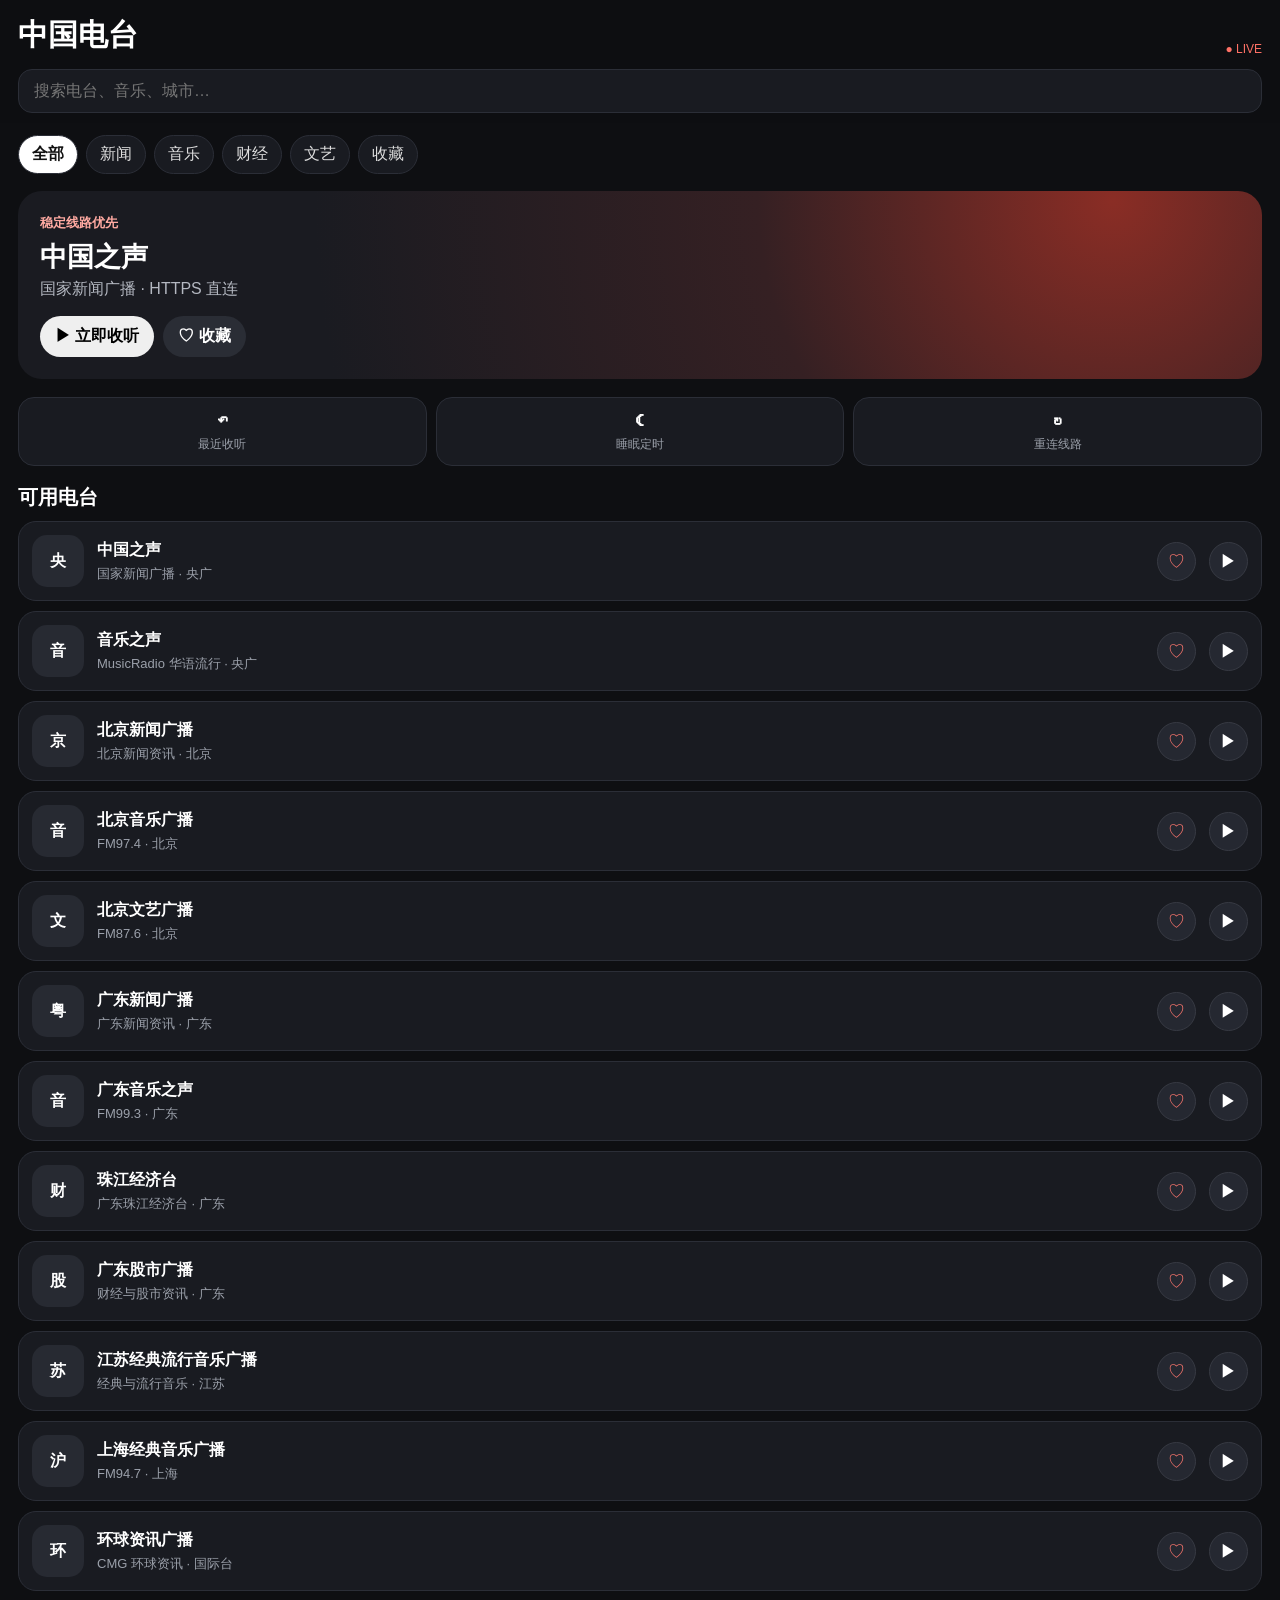
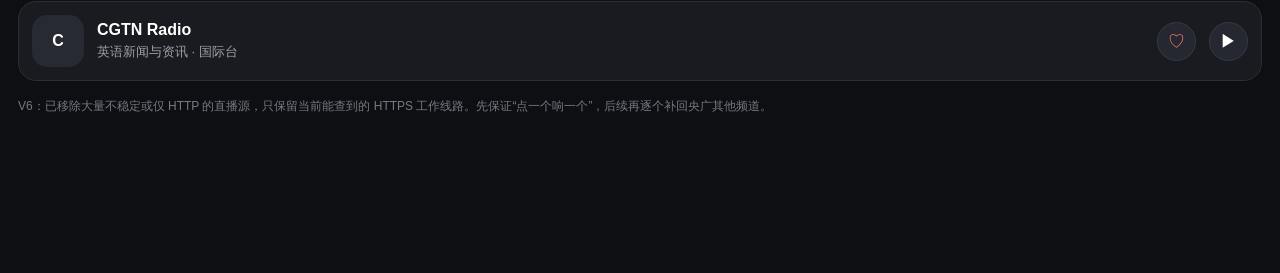
==== index.html @ 6a41f9e3 "Fix station lineup with verified HTTPS streams" ====
<!doctype html>
<html lang="zh-CN">
<head>
<meta charset="utf-8"><meta name="viewport" content="width=device-width,initial-scale=1,viewport-fit=cover">
<meta name="theme-color" content="#0e0f12"><meta name="apple-mobile-web-app-capable" content="yes"><meta name="apple-mobile-web-app-status-bar-style" content="black-translucent"><meta name="apple-mobile-web-app-title" content="中国电台">
<link rel="manifest" href="manifest.webmanifest"><title>中国电台</title>
<style>
:root{--bg:#0e0f12;--card:#191b21;--line:#2b2e37;--muted:#9ba0aa;--safe:env(safe-area-inset-bottom)}*{box-sizing:border-box}html,body{margin:0;background:var(--bg);color:#fff;font-family:-apple-system,BlinkMacSystemFont,"PingFang SC",sans-serif}body{padding-bottom:142px}button,input{font:inherit}header{position:sticky;top:0;z-index:5;padding:calc(15px + env(safe-area-inset-top)) 18px 10px;background:rgba(14,15,18,.95);backdrop-filter:blur(18px)}.top{display:flex;justify-content:space-between;align-items:end}.title{font-size:30px;font-weight:850}.live{font-size:12px;color:#ff7166}.search{margin-top:13px;background:var(--card);border:1px solid var(--line);border-radius:14px;padding:11px 13px}.search input{width:100%;border:0;outline:0;background:none;color:#fff;font-size:16px}.chips{display:flex;gap:8px;overflow:auto;padding:12px 18px 3px;scrollbar-width:none}.chip{border:1px solid var(--line);background:var(--card);color:#ddd;padding:8px 13px;border-radius:99px;white-space:nowrap}.chip.active{background:#fff;color:#111;font-weight:750}.hero{margin:14px 18px 18px;padding:22px;border-radius:24px;min-height:175px;background:radial-gradient(circle at 88% 5%,#8a2d25,#352023 32%,#1a1b21 72%);display:flex;flex-direction:column;justify-content:space-between}.hero small{color:#ffaaa2;font-weight:700}.hero h2{margin:7px 0 4px;font-size:27px}.hero p{margin:0;color:#b4b8c1}.heroRow{display:flex;gap:9px;margin-top:16px}.hero button,.soft{border:0;border-radius:99px;padding:10px 15px;font-weight:800}.soft{background:#2a2d35;color:#fff;border:1px solid #3a3d46}.section{padding:0 18px}.section h3{font-size:20px;margin:18px 0 10px}.quick{display:grid;grid-template-columns:repeat(3,1fr);gap:9px}.quick button{background:var(--card);border:1px solid var(--line);border-radius:16px;color:#fff;padding:12px 8px}.quick b{display:block;font-size:18px;margin-bottom:3px}.quick span{font-size:12px;color:var(--muted)}.grid{display:grid;gap:10px}.station{display:flex;align-items:center;gap:13px;background:var(--card);border:1px solid var(--line);border-radius:18px;padding:13px}.logo{width:52px;height:52px;border-radius:15px;background:#272a32;display:grid;place-items:center;font-weight:900;flex:none}.meta{flex:1;min-width:0}.name{font-weight:800}.desc{font-size:13px;color:var(--muted);margin-top:4px;white-space:nowrap;overflow:hidden;text-overflow:ellipsis}.round{width:39px;height:39px;border-radius:50%;border:1px solid #373a43;background:#252831;color:#fff;font-size:17px;flex:none}.fav{color:#ff776e}.empty{text-align:center;color:#777;padding:35px}.note{padding:16px 18px;color:#747985;font-size:12px;line-height:1.5}.badge{display:inline-block;padding:3px 7px;border-radius:999px;background:#2a2d35;color:#aaa;font-size:11px;margin-left:5px}.player{position:fixed;left:12px;right:12px;bottom:calc(10px + var(--safe));z-index:20;background:rgba(29,31,37,.97);border:1px solid #3b3e47;border-radius:22px;padding:10px 12px;display:none;align-items:center;gap:10px;backdrop-filter:blur(22px);box-shadow:0 16px 50px rgba(0,0,0,.45)}.player.show{display:flex}.pmeta{flex:1;min-width:0}.pname{font-weight:800;white-space:nowrap;overflow:hidden;text-overflow:ellipsis}.pstatus{font-size:12px;color:#aeb2bb;margin-top:3px;white-space:nowrap;overflow:hidden;text-overflow:ellipsis}.pbtn{width:46px;height:46px;border:0;border-radius:50%;font-size:19px;font-weight:850}.tiny{width:38px;height:38px;border-radius:50%;border:1px solid #3b3e47;background:#242730;color:#fff}.sheet{position:fixed;inset:0;background:rgba(0,0,0,.5);z-index:40;display:none;align-items:end}.sheet.show{display:flex}.panel{width:100%;background:#191b21;border-radius:24px 24px 0 0;padding:20px 18px calc(24px + var(--safe));border-top:1px solid #343740}.panel h3{margin:0 0 14px;font-size:22px}.sleepGrid{display:grid;grid-template-columns:repeat(2,1fr);gap:10px}.sleepGrid button{padding:14px;border-radius:16px;border:1px solid #373a43;background:#242730;color:#fff;font-weight:700}.cancel{margin-top:12px;width:100%;padding:13px;border-radius:16px;border:0;background:#fff;color:#111;font-weight:800}
</style></head><body>
<header><div class="top"><div class="title">中国电台</div><div class="live">● LIVE</div></div><div class="search"><input id="search" placeholder="搜索电台、音乐、城市…"></div></header>
<div class="chips" id="chips"></div>
<div class="hero"><div><small>稳定线路优先</small><h2>中国之声</h2><p>国家新闻广播 · HTTPS 直连</p></div><div class="heroRow"><button id="heroPlay">▶ 立即收听</button><button class="soft" id="heroFav">♡ 收藏</button></div></div>
<div class="section"><div class="quick"><button id="recentBtn"><b>↶</b><span>最近收听</span></button><button id="sleepBtn"><b>☾</b><span id="sleepLabel">睡眠定时</span></button><button id="retryBtn"><b>↻</b><span>重连线路</span></button></div></div>
<div class="section"><h3 id="sectionTitle">可用电台</h3><div class="grid" id="list"></div></div>
<div class="note">V6：已移除大量不稳定或仅 HTTP 的直播源，只保留当前能查到的 HTTPS 工作线路。先保证“点一个响一个”，后续再逐个补回央广其他频道。</div>
<audio id="audio" playsinline preload="none"></audio>
<div class="player" id="player"><div class="logo" id="pLogo">央</div><div class="pmeta"><div class="pname" id="pName"></div><div class="pstatus" id="pStatus">准备播放</div></div><button class="tiny" id="sleepMini">☾</button><button class="pbtn" id="toggle">▶</button></div>
<div class="sheet" id="sleepSheet"><div class="panel"><h3>睡眠定时</h3><div class="sleepGrid"><button data-min="15">15 分钟</button><button data-min="30">30 分钟</button><button data-min="45">45 分钟</button><button data-min="60">60 分钟</button><button data-min="90">90 分钟</button><button data-min="0">关闭定时</button></div><button class="cancel" id="closeSheet">完成</button></div></div>
<script>
const stations=[
{id:'cnr1',name:'中国之声',tag:'央广',cat:'新闻',desc:'国家新闻广播',logo:'央',urls:['https://lhttp.qtfm.cn/live/15318317/64k.mp3']},
{id:'cnr3',name:'音乐之声',tag:'央广',cat:'音乐',desc:'MusicRadio 华语流行',logo:'音',urls:['https://ngcdn001.cnr.cn/live/yyzs/index.m3u8']},
{id:'bjnews',name:'北京新闻广播',tag:'北京',cat:'新闻',desc:'北京新闻资讯',logo:'京',urls:['https://lhttp.qtfm.cn/live/339/64k.mp3']},
{id:'bjmusic',name:'北京音乐广播',tag:'北京',cat:'音乐',desc:'FM97.4',logo:'音',urls:['https://lhttp.qtfm.cn/live/332/64k.mp3']},
{id:'bjwenyi',name:'北京文艺广播',tag:'北京',cat:'文艺',desc:'FM87.6',logo:'文',urls:['https://lhttp.qtfm.cn/live/333/64k.mp3']},
{id:'gdnews',name:'广东新闻广播',tag:'广东',cat:'新闻',desc:'广东新闻资讯',logo:'粤',urls:['https://lhttp.qtfm.cn/live/1254/64k.mp3']},
{id:'gdmusic',name:'广东音乐之声',tag:'广东',cat:'音乐',desc:'FM99.3',logo:'音',urls:['https://lhttp.qtfm.cn/live/1260/64k.mp3']},
{id:'gdzj',name:'珠江经济台',tag:'广东',cat:'财经',desc:'广东珠江经济台',logo:'财',urls:['https://lhttp.qtfm.cn/live/1259/64k.mp3']},
{id:'gdstock',name:'广东股市广播',tag:'广东',cat:'财经',desc:'财经与股市资讯',logo:'股',urls:['https://lhttp.qtfm.cn/live/4847/64k.mp3']},
{id:'jsmusic',name:'江苏经典流行音乐广播',tag:'江苏',cat:'音乐',desc:'经典与流行音乐',logo:'苏',urls:['https://lhttp.qtfm.cn/live/4938/64k.mp3']},
{id:'shclassic',name:'上海经典音乐广播',tag:'上海',cat:'音乐',desc:'FM94.7',logo:'沪',urls:['https://lhttp-hw.qtfm.cn/live/267/64k.mp3']},
{id:'cri905',name:'环球资讯广播',tag:'国际台',cat:'新闻',desc:'CMG 环球资讯',logo:'环',urls:['https://sk.cri.cn/905.m3u8']},
{id:'cgtn',name:'CGTN Radio',tag:'国际台',cat:'新闻',desc:'英语新闻与资讯',logo:'C',urls:['https://sk.cri.cn/am846.m3u8']}
];
const $=id=>document.getElementById(id),audio=$('audio'),list=$('list'),chips=$('chips'),search=$('search'),player=$('player'),pName=$('pName'),pStatus=$('pStatus'),pLogo=$('pLogo'),toggle=$('toggle'),sectionTitle=$('sectionTitle');
let activeCat='全部',current=null,urlIndex=0,attempt=0,sleepTimer=null;let favs=new Set(JSON.parse(localStorage.getItem('radio-favs')||'[]'));let recent=JSON.parse(localStorage.getItem('radio-recent')||'[]');const cats=['全部','新闻','音乐','财经','文艺','收藏'];
function renderChips(){chips.innerHTML=cats.map(c=>`<button class="chip ${activeCat===c?'active':''}" data-cat="${c}">${c}</button>`).join('');chips.querySelectorAll('button').forEach(b=>b.onclick=()=>{activeCat=b.dataset.cat;renderChips();render()})}
function filtered(){let q=search.value.trim().toLowerCase();return stations.filter(s=>(activeCat==='全部'||s.cat===activeCat||(activeCat==='收藏'&&favs.has(s.id)))&&(!q||(`${s.name} ${s.desc} ${s.tag}`).toLowerCase().includes(q)))}
function render(arr=filtered()){sectionTitle.textContent=activeCat==='全部'?'可用电台':activeCat;list.innerHTML=arr.length?arr.map(s=>`<div class="station"><div class="logo">${s.logo}</div><div class="meta"><div class="name">${s.name}${current&&current.id===s.id?'<span class="badge">播放中</span>':''}</div><div class="desc">${s.desc} · ${s.tag}</div></div><button class="round fav" data-fav="${s.id}">${favs.has(s.id)?'♥':'♡'}</button><button class="round" data-play="${s.id}">▶</button></div>`).join(''):'<div class="empty">没有找到电台</div>';wireRows()}
function wireRows(){list.querySelectorAll('[data-play]').forEach(b=>b.onclick=()=>playStation(stations.find(s=>s.id===b.dataset.play)));list.querySelectorAll('[data-fav]').forEach(b=>b.onclick=()=>{let id=b.dataset.fav;favs.has(id)?favs.delete(id):favs.add(id);localStorage.setItem('radio-favs',JSON.stringify([...favs]));render();syncHeroFav()})}
function addRecent(id){recent=[id,...recent.filter(x=>x!==id)].slice(0,8);localStorage.setItem('radio-recent',JSON.stringify(recent))}
function playStation(s){if(!s)return;current=s;addRecent(s.id);urlIndex=0;attempt++;player.classList.add('show');pName.textContent=s.name;pLogo.textContent=s.logo;pStatus.textContent='正在连接直播…';toggle.textContent='❚❚';render();tryUrl(attempt)}
function tryUrl(token){if(!current||token!==attempt)return;if(urlIndex>=current.urls.length){pStatus.textContent='当前线路暂时不可用';toggle.textContent='▶';return}const u=current.urls[urlIndex];let advanced=false;audio.pause();audio.removeAttribute('src');audio.load();audio.src=u;const timer=setTimeout(next,12000);function next(){if(advanced||token!==attempt)return;advanced=true;clearTimeout(timer);urlIndex++;tryUrl(token)}audio.onerror=next;audio.onplaying=()=>{if(token!==attempt)return;advanced=true;clearTimeout(timer);pStatus.textContent=`正在直播 · 线路 ${urlIndex+1}`;toggle.textContent='❚❚';if('mediaSession'in navigator)navigator.mediaSession.metadata=new MediaMetadata({title:current.name,artist:current.desc,album:'中国电台 · LIVE'})};const p=audio.play();if(p&&p.catch)p.catch(next)}
toggle.onclick=()=>{if(!current)return;if(audio.paused){audio.play().then(()=>{toggle.textContent='❚❚';pStatus.textContent=`正在直播 · 线路 ${urlIndex+1}`}).catch(()=>pStatus.textContent='播放失败，请重新选择电台')}else{audio.pause();toggle.textContent='▶';pStatus.textContent='已暂停'}};
function syncHeroFav(){$('heroFav').textContent=favs.has('cnr1')?'♥ 已收藏':'♡ 收藏'}
$('heroFav').onclick=()=>{favs.has('cnr1')?favs.delete('cnr1'):favs.add('cnr1');localStorage.setItem('radio-favs',JSON.stringify([...favs]));syncHeroFav();render()};$('heroPlay').onclick=()=>playStation(stations[0]);$('retryBtn').onclick=()=>{if(current)playStation(current)};$('recentBtn').onclick=()=>{activeCat='全部';renderChips();const arr=recent.map(id=>stations.find(s=>s.id===id)).filter(Boolean);sectionTitle.textContent='最近收听';render(arr)};
function openSleep(){$('sleepSheet').classList.add('show')}function closeSleep(){$('sleepSheet').classList.remove('show')}$('sleepBtn').onclick=openSleep;$('sleepMini').onclick=openSleep;$('closeSheet').onclick=closeSleep;$('sleepSheet').onclick=e=>{if(e.target===$('sleepSheet'))closeSleep()};document.querySelectorAll('[data-min]').forEach(b=>b.onclick=()=>{clearTimeout(sleepTimer);const m=+b.dataset.min;if(m>0){$('sleepLabel').textContent=`${m} 分钟后暂停`;sleepTimer=setTimeout(()=>{audio.pause();toggle.textContent='▶';pStatus.textContent='睡眠定时已暂停';$('sleepLabel').textContent='睡眠定时'},m*60000)}else $('sleepLabel').textContent='睡眠定时';closeSleep()});
search.oninput=()=>render();if('mediaSession'in navigator){navigator.mediaSession.setActionHandler('play',()=>audio.play());navigator.mediaSession.setActionHandler('pause',()=>audio.pause())}if('serviceWorker'in navigator)window.addEventListener('load',()=>navigator.serviceWorker.register('./sw.js'));syncHeroFav();renderChips();render();
</script></body></html>
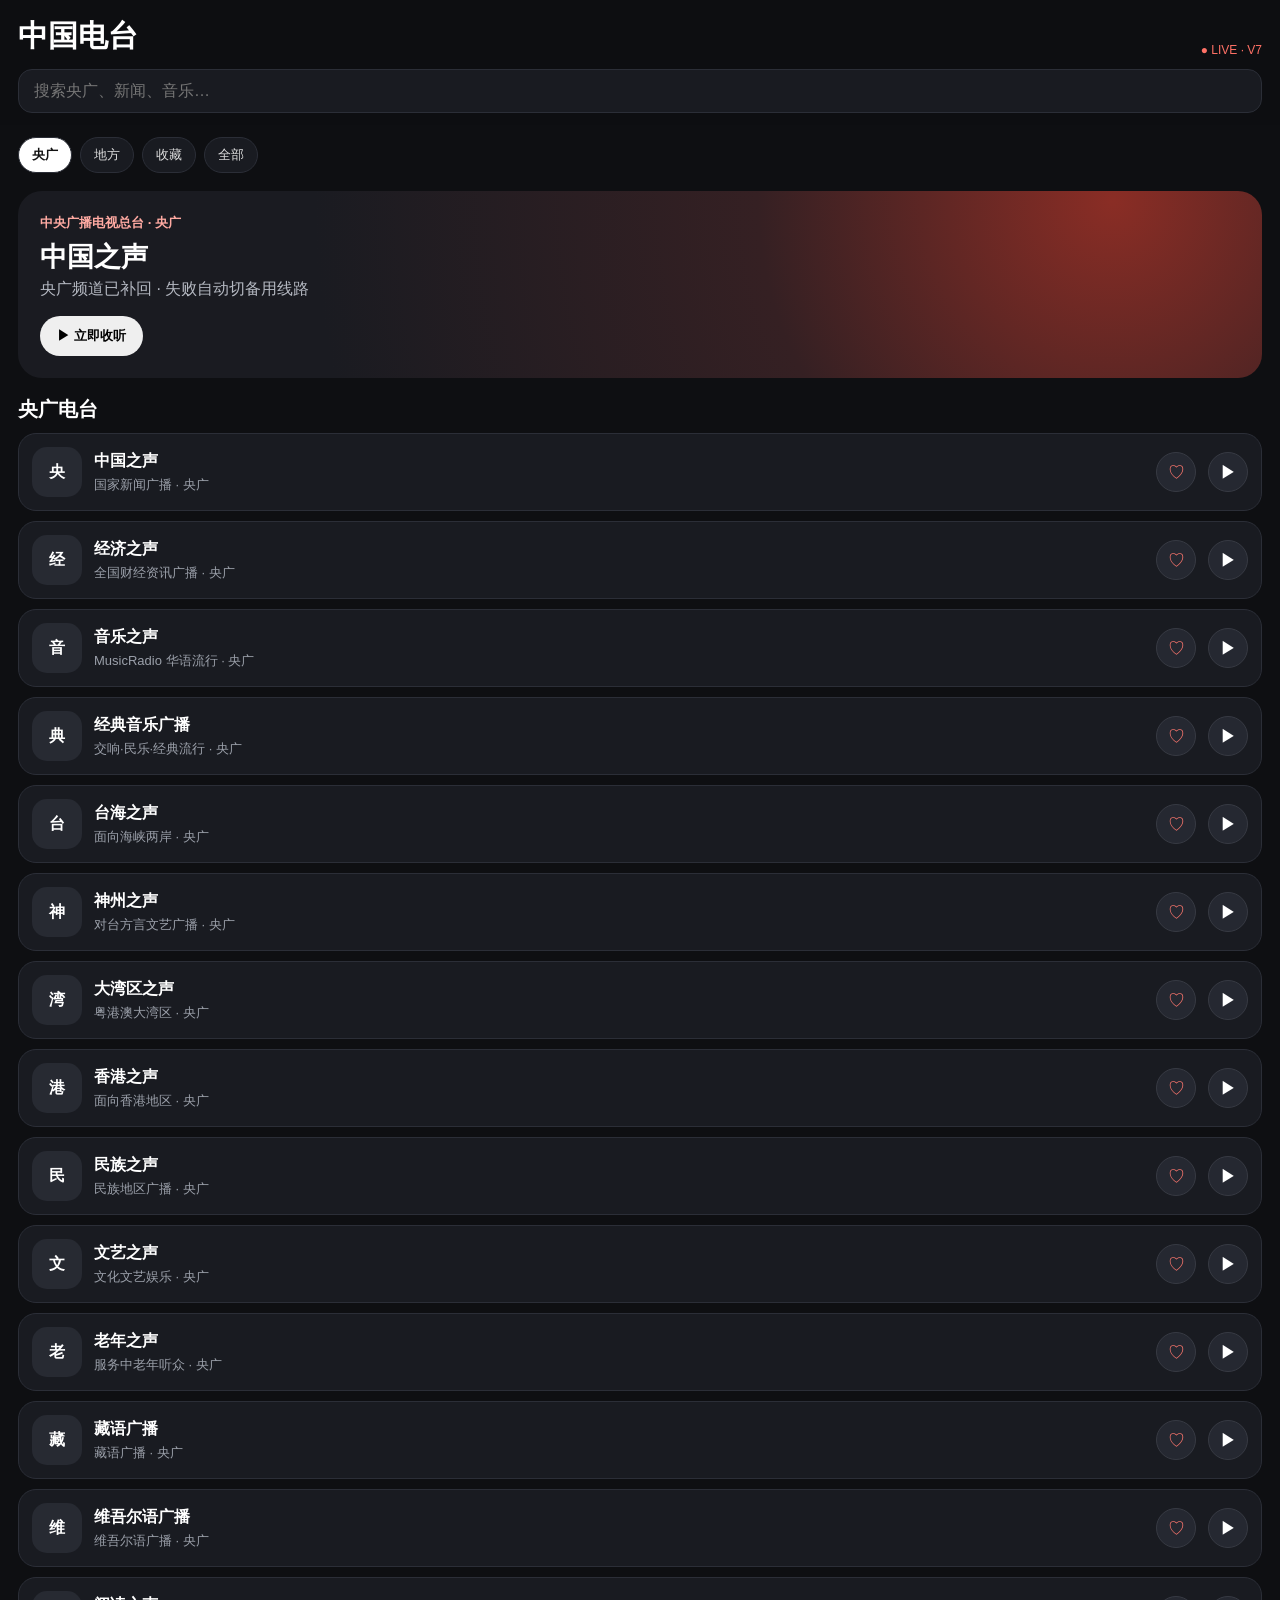
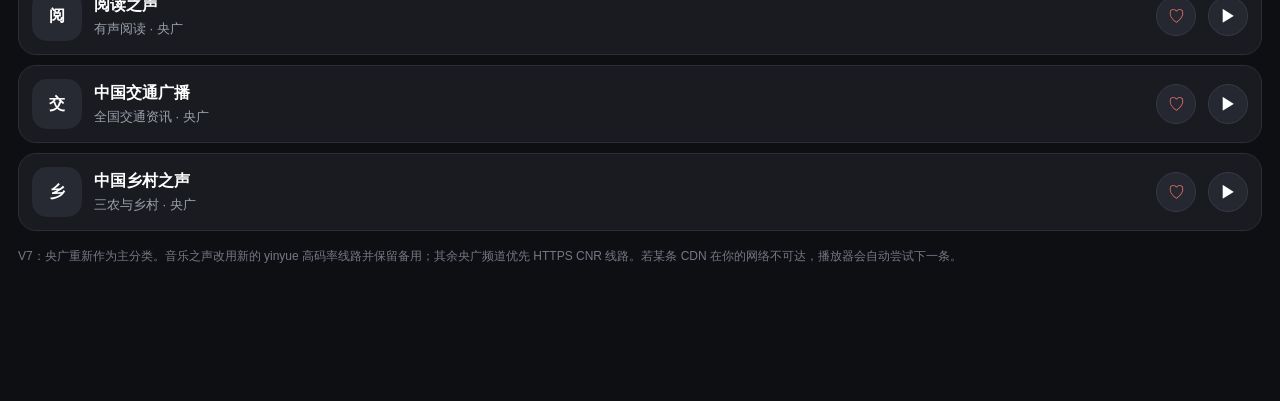
==== commit 00d3d6fa: "V7: restore CNR stations and fix MusicRadio sources" ====
--- a/index.html
+++ b/index.html
@@ -1,49 +1,26 @@
-<!doctype html>
-<html lang="zh-CN">
-<head>
-<meta charset="utf-8"><meta name="viewport" content="width=device-width,initial-scale=1,viewport-fit=cover">
-<meta name="theme-color" content="#0e0f12"><meta name="apple-mobile-web-app-capable" content="yes"><meta name="apple-mobile-web-app-status-bar-style" content="black-translucent"><meta name="apple-mobile-web-app-title" content="中国电台">
-<link rel="manifest" href="manifest.webmanifest"><title>中国电台</title>
-<style>
-:root{--bg:#0e0f12;--card:#191b21;--line:#2b2e37;--muted:#9ba0aa;--safe:env(safe-area-inset-bottom)}*{box-sizing:border-box}html,body{margin:0;background:var(--bg);color:#fff;font-family:-apple-system,BlinkMacSystemFont,"PingFang SC",sans-serif}body{padding-bottom:142px}button,input{font:inherit}header{position:sticky;top:0;z-index:5;padding:calc(15px + env(safe-area-inset-top)) 18px 10px;background:rgba(14,15,18,.95);backdrop-filter:blur(18px)}.top{display:flex;justify-content:space-between;align-items:end}.title{font-size:30px;font-weight:850}.live{font-size:12px;color:#ff7166}.search{margin-top:13px;background:var(--card);border:1px solid var(--line);border-radius:14px;padding:11px 13px}.search input{width:100%;border:0;outline:0;background:none;color:#fff;font-size:16px}.chips{display:flex;gap:8px;overflow:auto;padding:12px 18px 3px;scrollbar-width:none}.chip{border:1px solid var(--line);background:var(--card);color:#ddd;padding:8px 13px;border-radius:99px;white-space:nowrap}.chip.active{background:#fff;color:#111;font-weight:750}.hero{margin:14px 18px 18px;padding:22px;border-radius:24px;min-height:175px;background:radial-gradient(circle at 88% 5%,#8a2d25,#352023 32%,#1a1b21 72%);display:flex;flex-direction:column;justify-content:space-between}.hero small{color:#ffaaa2;font-weight:700}.hero h2{margin:7px 0 4px;font-size:27px}.hero p{margin:0;color:#b4b8c1}.heroRow{display:flex;gap:9px;margin-top:16px}.hero button,.soft{border:0;border-radius:99px;padding:10px 15px;font-weight:800}.soft{background:#2a2d35;color:#fff;border:1px solid #3a3d46}.section{padding:0 18px}.section h3{font-size:20px;margin:18px 0 10px}.quick{display:grid;grid-template-columns:repeat(3,1fr);gap:9px}.quick button{background:var(--card);border:1px solid var(--line);border-radius:16px;color:#fff;padding:12px 8px}.quick b{display:block;font-size:18px;margin-bottom:3px}.quick span{font-size:12px;color:var(--muted)}.grid{display:grid;gap:10px}.station{display:flex;align-items:center;gap:13px;background:var(--card);border:1px solid var(--line);border-radius:18px;padding:13px}.logo{width:52px;height:52px;border-radius:15px;background:#272a32;display:grid;place-items:center;font-weight:900;flex:none}.meta{flex:1;min-width:0}.name{font-weight:800}.desc{font-size:13px;color:var(--muted);margin-top:4px;white-space:nowrap;overflow:hidden;text-overflow:ellipsis}.round{width:39px;height:39px;border-radius:50%;border:1px solid #373a43;background:#252831;color:#fff;font-size:17px;flex:none}.fav{color:#ff776e}.empty{text-align:center;color:#777;padding:35px}.note{padding:16px 18px;color:#747985;font-size:12px;line-height:1.5}.badge{display:inline-block;padding:3px 7px;border-radius:999px;background:#2a2d35;color:#aaa;font-size:11px;margin-left:5px}.player{position:fixed;left:12px;right:12px;bottom:calc(10px + var(--safe));z-index:20;background:rgba(29,31,37,.97);border:1px solid #3b3e47;border-radius:22px;padding:10px 12px;display:none;align-items:center;gap:10px;backdrop-filter:blur(22px);box-shadow:0 16px 50px rgba(0,0,0,.45)}.player.show{display:flex}.pmeta{flex:1;min-width:0}.pname{font-weight:800;white-space:nowrap;overflow:hidden;text-overflow:ellipsis}.pstatus{font-size:12px;color:#aeb2bb;margin-top:3px;white-space:nowrap;overflow:hidden;text-overflow:ellipsis}.pbtn{width:46px;height:46px;border:0;border-radius:50%;font-size:19px;font-weight:850}.tiny{width:38px;height:38px;border-radius:50%;border:1px solid #3b3e47;background:#242730;color:#fff}.sheet{position:fixed;inset:0;background:rgba(0,0,0,.5);z-index:40;display:none;align-items:end}.sheet.show{display:flex}.panel{width:100%;background:#191b21;border-radius:24px 24px 0 0;padding:20px 18px calc(24px + var(--safe));border-top:1px solid #343740}.panel h3{margin:0 0 14px;font-size:22px}.sleepGrid{display:grid;grid-template-columns:repeat(2,1fr);gap:10px}.sleepGrid button{padding:14px;border-radius:16px;border:1px solid #373a43;background:#242730;color:#fff;font-weight:700}.cancel{margin-top:12px;width:100%;padding:13px;border-radius:16px;border:0;background:#fff;color:#111;font-weight:800}
-</style></head><body>
-<header><div class="top"><div class="title">中国电台</div><div class="live">● LIVE</div></div><div class="search"><input id="search" placeholder="搜索电台、音乐、城市…"></div></header>
-<div class="chips" id="chips"></div>
-<div class="hero"><div><small>稳定线路优先</small><h2>中国之声</h2><p>国家新闻广播 · HTTPS 直连</p></div><div class="heroRow"><button id="heroPlay">▶ 立即收听</button><button class="soft" id="heroFav">♡ 收藏</button></div></div>
-<div class="section"><div class="quick"><button id="recentBtn"><b>↶</b><span>最近收听</span></button><button id="sleepBtn"><b>☾</b><span id="sleepLabel">睡眠定时</span></button><button id="retryBtn"><b>↻</b><span>重连线路</span></button></div></div>
-<div class="section"><h3 id="sectionTitle">可用电台</h3><div class="grid" id="list"></div></div>
-<div class="note">V6：已移除大量不稳定或仅 HTTP 的直播源，只保留当前能查到的 HTTPS 工作线路。先保证“点一个响一个”，后续再逐个补回央广其他频道。</div>
-<audio id="audio" playsinline preload="none"></audio>
-<div class="player" id="player"><div class="logo" id="pLogo">央</div><div class="pmeta"><div class="pname" id="pName"></div><div class="pstatus" id="pStatus">准备播放</div></div><button class="tiny" id="sleepMini">☾</button><button class="pbtn" id="toggle">▶</button></div>
-<div class="sheet" id="sleepSheet"><div class="panel"><h3>睡眠定时</h3><div class="sleepGrid"><button data-min="15">15 分钟</button><button data-min="30">30 分钟</button><button data-min="45">45 分钟</button><button data-min="60">60 分钟</button><button data-min="90">90 分钟</button><button data-min="0">关闭定时</button></div><button class="cancel" id="closeSheet">完成</button></div></div>
-<script>
-const stations=[
-{id:'cnr1',name:'中国之声',tag:'央广',cat:'新闻',desc:'国家新闻广播',logo:'央',urls:['https://lhttp.qtfm.cn/live/15318317/64k.mp3']},
-{id:'cnr3',name:'音乐之声',tag:'央广',cat:'音乐',desc:'MusicRadio 华语流行',logo:'音',urls:['https://ngcdn001.cnr.cn/live/yyzs/index.m3u8']},
-{id:'bjnews',name:'北京新闻广播',tag:'北京',cat:'新闻',desc:'北京新闻资讯',logo:'京',urls:['https://lhttp.qtfm.cn/live/339/64k.mp3']},
-{id:'bjmusic',name:'北京音乐广播',tag:'北京',cat:'音乐',desc:'FM97.4',logo:'音',urls:['https://lhttp.qtfm.cn/live/332/64k.mp3']},
-{id:'bjwenyi',name:'北京文艺广播',tag:'北京',cat:'文艺',desc:'FM87.6',logo:'文',urls:['https://lhttp.qtfm.cn/live/333/64k.mp3']},
-{id:'gdnews',name:'广东新闻广播',tag:'广东',cat:'新闻',desc:'广东新闻资讯',logo:'粤',urls:['https://lhttp.qtfm.cn/live/1254/64k.mp3']},
-{id:'gdmusic',name:'广东音乐之声',tag:'广东',cat:'音乐',desc:'FM99.3',logo:'音',urls:['https://lhttp.qtfm.cn/live/1260/64k.mp3']},
-{id:'gdzj',name:'珠江经济台',tag:'广东',cat:'财经',desc:'广东珠江经济台',logo:'财',urls:['https://lhttp.qtfm.cn/live/1259/64k.mp3']},
-{id:'gdstock',name:'广东股市广播',tag:'广东',cat:'财经',desc:'财经与股市资讯',logo:'股',urls:['https://lhttp.qtfm.cn/live/4847/64k.mp3']},
-{id:'jsmusic',name:'江苏经典流行音乐广播',tag:'江苏',cat:'音乐',desc:'经典与流行音乐',logo:'苏',urls:['https://lhttp.qtfm.cn/live/4938/64k.mp3']},
-{id:'shclassic',name:'上海经典音乐广播',tag:'上海',cat:'音乐',desc:'FM94.7',logo:'沪',urls:['https://lhttp-hw.qtfm.cn/live/267/64k.mp3']},
-{id:'cri905',name:'环球资讯广播',tag:'国际台',cat:'新闻',desc:'CMG 环球资讯',logo:'环',urls:['https://sk.cri.cn/905.m3u8']},
-{id:'cgtn',name:'CGTN Radio',tag:'国际台',cat:'新闻',desc:'英语新闻与资讯',logo:'C',urls:['https://sk.cri.cn/am846.m3u8']}
-];
-const $=id=>document.getElementById(id),audio=$('audio'),list=$('list'),chips=$('chips'),search=$('search'),player=$('player'),pName=$('pName'),pStatus=$('pStatus'),pLogo=$('pLogo'),toggle=$('toggle'),sectionTitle=$('sectionTitle');
-let activeCat='全部',current=null,urlIndex=0,attempt=0,sleepTimer=null;let favs=new Set(JSON.parse(localStorage.getItem('radio-favs')||'[]'));let recent=JSON.parse(localStorage.getItem('radio-recent')||'[]');const cats=['全部','新闻','音乐','财经','文艺','收藏'];
-function renderChips(){chips.innerHTML=cats.map(c=>`<button class="chip ${activeCat===c?'active':''}" data-cat="${c}">${c}</button>`).join('');chips.querySelectorAll('button').forEach(b=>b.onclick=()=>{activeCat=b.dataset.cat;renderChips();render()})}
-function filtered(){let q=search.value.trim().toLowerCase();return stations.filter(s=>(activeCat==='全部'||s.cat===activeCat||(activeCat==='收藏'&&favs.has(s.id)))&&(!q||(`${s.name} ${s.desc} ${s.tag}`).toLowerCase().includes(q)))}
-function render(arr=filtered()){sectionTitle.textContent=activeCat==='全部'?'可用电台':activeCat;list.innerHTML=arr.length?arr.map(s=>`<div class="station"><div class="logo">${s.logo}</div><div class="meta"><div class="name">${s.name}${current&&current.id===s.id?'<span class="badge">播放中</span>':''}</div><div class="desc">${s.desc} · ${s.tag}</div></div><button class="round fav" data-fav="${s.id}">${favs.has(s.id)?'♥':'♡'}</button><button class="round" data-play="${s.id}">▶</button></div>`).join(''):'<div class="empty">没有找到电台</div>';wireRows()}
-function wireRows(){list.querySelectorAll('[data-play]').forEach(b=>b.onclick=()=>playStation(stations.find(s=>s.id===b.dataset.play)));list.querySelectorAll('[data-fav]').forEach(b=>b.onclick=()=>{let id=b.dataset.fav;favs.has(id)?favs.delete(id):favs.add(id);localStorage.setItem('radio-favs',JSON.stringify([...favs]));render();syncHeroFav()})}
-function addRecent(id){recent=[id,...recent.filter(x=>x!==id)].slice(0,8);localStorage.setItem('radio-recent',JSON.stringify(recent))}
-function playStation(s){if(!s)return;current=s;addRecent(s.id);urlIndex=0;attempt++;player.classList.add('show');pName.textContent=s.name;pLogo.textContent=s.logo;pStatus.textContent='正在连接直播…';toggle.textContent='❚❚';render();tryUrl(attempt)}
-function tryUrl(token){if(!current||token!==attempt)return;if(urlIndex>=current.urls.length){pStatus.textContent='当前线路暂时不可用';toggle.textContent='▶';return}const u=current.urls[urlIndex];let advanced=false;audio.pause();audio.removeAttribute('src');audio.load();audio.src=u;const timer=setTimeout(next,12000);function next(){if(advanced||token!==attempt)return;advanced=true;clearTimeout(timer);urlIndex++;tryUrl(token)}audio.onerror=next;audio.onplaying=()=>{if(token!==attempt)return;advanced=true;clearTimeout(timer);pStatus.textContent=`正在直播 · 线路 ${urlIndex+1}`;toggle.textContent='❚❚';if('mediaSession'in navigator)navigator.mediaSession.metadata=new MediaMetadata({title:current.name,artist:current.desc,album:'中国电台 · LIVE'})};const p=audio.play();if(p&&p.catch)p.catch(next)}
-toggle.onclick=()=>{if(!current)return;if(audio.paused){audio.play().then(()=>{toggle.textContent='❚❚';pStatus.textContent=`正在直播 · 线路 ${urlIndex+1}`}).catch(()=>pStatus.textContent='播放失败，请重新选择电台')}else{audio.pause();toggle.textContent='▶';pStatus.textContent='已暂停'}};
-function syncHeroFav(){$('heroFav').textContent=favs.has('cnr1')?'♥ 已收藏':'♡ 收藏'}
-$('heroFav').onclick=()=>{favs.has('cnr1')?favs.delete('cnr1'):favs.add('cnr1');localStorage.setItem('radio-favs',JSON.stringify([...favs]));syncHeroFav();render()};$('heroPlay').onclick=()=>playStation(stations[0]);$('retryBtn').onclick=()=>{if(current)playStation(current)};$('recentBtn').onclick=()=>{activeCat='全部';renderChips();const arr=recent.map(id=>stations.find(s=>s.id===id)).filter(Boolean);sectionTitle.textContent='最近收听';render(arr)};
-function openSleep(){$('sleepSheet').classList.add('show')}function closeSleep(){$('sleepSheet').classList.remove('show')}$('sleepBtn').onclick=openSleep;$('sleepMini').onclick=openSleep;$('closeSheet').onclick=closeSleep;$('sleepSheet').onclick=e=>{if(e.target===$('sleepSheet'))closeSleep()};document.querySelectorAll('[data-min]').forEach(b=>b.onclick=()=>{clearTimeout(sleepTimer);const m=+b.dataset.min;if(m>0){$('sleepLabel').textContent=`${m} 分钟后暂停`;sleepTimer=setTimeout(()=>{audio.pause();toggle.textContent='▶';pStatus.textContent='睡眠定时已暂停';$('sleepLabel').textContent='睡眠定时'},m*60000)}else $('sleepLabel').textContent='睡眠定时';closeSleep()});
-search.oninput=()=>render();if('mediaSession'in navigator){navigator.mediaSession.setActionHandler('play',()=>audio.play());navigator.mediaSession.setActionHandler('pause',()=>audio.pause())}if('serviceWorker'in navigator)window.addEventListener('load',()=>navigator.serviceWorker.register('./sw.js'));syncHeroFav();renderChips();render();
-</script></body></html>+<!doctype html><html lang="zh-CN"><head><meta charset="utf-8"><meta name="viewport" content="width=device-width,initial-scale=1,viewport-fit=cover"><meta name="theme-color" content="#0e0f12"><meta name="apple-mobile-web-app-capable" content="yes"><meta name="apple-mobile-web-app-title" content="中国电台"><link rel="manifest" href="manifest.webmanifest"><title>中国电台 V7</title><style>:root{--bg:#0e0f12;--card:#191b21;--line:#2b2e37;--muted:#9ba0aa;--red:#ff6257;--safe:env(safe-area-inset-bottom)}*{box-sizing:border-box}body{margin:0;background:var(--bg);color:#fff;font-family:-apple-system,BlinkMacSystemFont,"PingFang SC",sans-serif;padding-bottom:120px}header{position:sticky;top:0;z-index:5;padding:calc(16px + env(safe-area-inset-top)) 18px 12px;background:rgba(14,15,18,.95);backdrop-filter:blur(18px)}.top{display:flex;justify-content:space-between;align-items:end}.title{font-size:30px;font-weight:850}.live{font-size:12px;color:#ff7166}.search{margin-top:12px;background:var(--card);border:1px solid var(--line);border-radius:14px;padding:11px 13px}.search input{width:100%;border:0;outline:0;background:none;color:#fff;font-size:16px}.chips{display:flex;gap:8px;overflow:auto;padding:12px 18px 4px}.chip{border:1px solid var(--line);background:var(--card);color:#ddd;padding:8px 13px;border-radius:99px;white-space:nowrap}.chip.active{background:#fff;color:#111;font-weight:750}.hero{margin:14px 18px;padding:22px;border-radius:24px;background:radial-gradient(circle at 88% 5%,#8a2d25,#352023 32%,#1a1b21 72%)}.hero small{color:#ffaaa2;font-weight:700}.hero h2{font-size:27px;margin:7px 0 4px}.hero p{color:#b4b8c1;margin:0}.hero button{margin-top:16px;border:0;border-radius:99px;padding:11px 17px;font-weight:800}.section{padding:0 18px}.section h3{font-size:20px;margin:18px 0 10px}.grid{display:grid;gap:10px}.station{display:flex;align-items:center;gap:12px;background:var(--card);border:1px solid var(--line);border-radius:18px;padding:13px}.logo{width:50px;height:50px;border-radius:15px;background:#272a32;display:grid;place-items:center;font-weight:900;flex:none}.meta{flex:1;min-width:0}.name{font-weight:800}.desc{font-size:13px;color:var(--muted);margin-top:4px;white-space:nowrap;overflow:hidden;text-overflow:ellipsis}.round{width:40px;height:40px;border-radius:50%;border:1px solid #373a43;background:#252831;color:#fff;font-size:17px}.fav{color:#ff776e}.note{padding:16px 18px;color:#747985;font-size:12px;line-height:1.5}.badge{font-size:10px;padding:3px 6px;border-radius:99px;background:#342522;color:#ffaaa2;margin-left:6px}.player{position:fixed;left:12px;right:12px;bottom:calc(10px + var(--safe));z-index:20;background:rgba(29,31,37,.97);border:1px solid #3b3e47;border-radius:22px;padding:10px 12px;display:none;align-items:center;gap:10px;backdrop-filter:blur(22px)}.player.show{display:flex}.pmeta{flex:1;min-width:0}.pname{font-weight:800}.pstatus{font-size:12px;color:#aeb2bb;margin-top:3px}.pbtn{width:46px;height:46px;border:0;border-radius:50%;font-size:18px}.empty{text-align:center;color:#777;padding:30px}</style></head><body><header><div class="top"><div class="title">中国电台</div><div class="live">● LIVE · V7</div></div><div class="search"><input id="search" placeholder="搜索央广、新闻、音乐…"></div></header><div class="chips" id="chips"></div><div class="hero"><small>中央广播电视总台 · 央广</small><h2>中国之声</h2><p>央广频道已补回 · 失败自动切备用线路</p><button id="heroPlay">▶ 立即收听</button></div><div class="section"><h3 id="sectionTitle">央广电台</h3><div class="grid" id="list"></div></div><div class="note">V7：央广重新作为主分类。音乐之声改用新的 yinyue 高码率线路并保留备用；其余央广频道优先 HTTPS CNR 线路。若某条 CDN 在你的网络不可达，播放器会自动尝试下一条。</div><audio id="audio" playsinline preload="none"></audio><div class="player" id="player"><div class="logo" id="pLogo">央</div><div class="pmeta"><div class="pname" id="pName"></div><div class="pstatus" id="pStatus">准备播放</div></div><button class="pbtn" id="toggle">▶</button></div><script>const stations=[
+{id:'cnr1',name:'中国之声',tag:'央广',cat:'央广',desc:'国家新闻广播',logo:'央',urls:['https://lhttp.qtfm.cn/live/15318317/64k.mp3','https://ngcdn001.cnr.cn/live/zgzs/index.m3u8']},
+{id:'cnr2',name:'经济之声',tag:'央广',cat:'央广',desc:'全国财经资讯广播',logo:'经',urls:['https://ngcdn002.cnr.cn/live/jjzs/index.m3u8','https://lhttp.qtfm.cn/live/387/64k.mp3']},
+{id:'cnr3',name:'音乐之声',tag:'央广',cat:'央广',desc:'MusicRadio 华语流行',logo:'音',urls:['https://ngcdn001.cnr.cn/live/yinyue/mp3/high.m3u8','https://ngcdn003.cnr.cn/live/yyzs/index.m3u8','https://lhttp.qtfm.cn/live/388/64k.mp3']},
+{id:'cnr4',name:'经典音乐广播',tag:'央广',cat:'央广',desc:'交响·民乐·经典流行',logo:'典',urls:['https://ngcdn001.cnr.cn/live/jingdian/mp3/high.m3u8','https://ngcdn004.cnr.cn/live/dszs/index.m3u8','https://lhttp.qtfm.cn/live/389/64k.mp3']},
+{id:'cnr5',name:'台海之声',tag:'央广',cat:'央广',desc:'面向海峡两岸',logo:'台',urls:['https://ngcdn005.cnr.cn/live/zhzs/index.m3u8','https://lhttp.qtfm.cn/live/390/64k.mp3']},
+{id:'cnr6',name:'神州之声',tag:'央广',cat:'央广',desc:'对台方言文艺广播',logo:'神',urls:['https://ngcdn006.cnr.cn/live/szzs/index.m3u8']},
+{id:'cnr7',name:'大湾区之声',tag:'央广',cat:'央广',desc:'粤港澳大湾区',logo:'湾',urls:['https://ngcdn007.cnr.cn/live/hxzs/index.m3u8','https://lhttp.qtfm.cn/live/392/64k.mp3']},
+{id:'cnr8',name:'香港之声',tag:'央广',cat:'央广',desc:'面向香港地区',logo:'港',urls:['https://ngcdn008.cnr.cn/live/xgzs/index.m3u8']},
+{id:'cnr9',name:'民族之声',tag:'央广',cat:'央广',desc:'民族地区广播',logo:'民',urls:['https://ngcdn009.cnr.cn/live/mzzs/index.m3u8']},
+{id:'cnr10',name:'文艺之声',tag:'央广',cat:'央广',desc:'文化文艺娱乐',logo:'文',urls:['https://ngcdn010.cnr.cn/live/wyzs/index.m3u8','https://lhttp.qtfm.cn/live/395/64k.mp3']},
+{id:'cnr11',name:'老年之声',tag:'央广',cat:'央广',desc:'服务中老年听众',logo:'老',urls:['https://ngcdn011.cnr.cn/live/lnzs/index.m3u8']},
+{id:'cnr12',name:'藏语广播',tag:'央广',cat:'央广',desc:'藏语广播',logo:'藏',urls:['https://ngcdn012.cnr.cn/live/zygb/index.m3u8']},
+{id:'cnr13',name:'维吾尔语广播',tag:'央广',cat:'央广',desc:'维吾尔语广播',logo:'维',urls:['https://ngcdn013.cnr.cn/live/wygb/index.m3u8']},
+{id:'cnr14',name:'阅读之声',tag:'央广',cat:'央广',desc:'有声阅读',logo:'阅',urls:['https://ngcdn014.cnr.cn/live/ylgb/index.m3u8']},
+{id:'cnr16',name:'中国交通广播',tag:'央广',cat:'央广',desc:'全国交通资讯',logo:'交',urls:['https://ngcdn016.cnr.cn/live/gsgljtgb/index.m3u8']},
+{id:'cnr17',name:'中国乡村之声',tag:'央广',cat:'央广',desc:'三农与乡村',logo:'乡',urls:['https://ngcdn017.cnr.cn/live/xczs/index.m3u8']},
+{id:'bjnews',name:'北京新闻广播',tag:'北京',cat:'地方',desc:'北京新闻资讯',logo:'京',urls:['https://lhttp.qtfm.cn/live/339/64k.mp3']},
+{id:'bjmusic',name:'北京音乐广播',tag:'北京',cat:'地方',desc:'FM97.4',logo:'音',urls:['https://lhttp.qtfm.cn/live/332/64k.mp3','https://brtv-radiolive.rbc.cn/alive/fm974.m3u8']},
+{id:'gdnews',name:'广东新闻广播',tag:'广东',cat:'地方',desc:'广东新闻资讯',logo:'粤',urls:['https://lhttp.qtfm.cn/live/1254/64k.mp3']},
+{id:'gdmusic',name:'广东音乐之声',tag:'广东',cat:'地方',desc:'FM99.3',logo:'音',urls:['https://lhttp.qtfm.cn/live/1260/64k.mp3']},
+{id:'gdzj',name:'珠江经济台',tag:'广东',cat:'地方',desc:'财经生活资讯',logo:'财',urls:['https://lhttp.qtfm.cn/live/1259/64k.mp3']},
+{id:'jsmusic',name:'江苏经典流行音乐广播',tag:'江苏',cat:'地方',desc:'经典与流行音乐',logo:'苏',urls:['https://lhttp.qtfm.cn/live/4938/64k.mp3']},
+{id:'shclassic',name:'上海经典音乐广播',tag:'上海',cat:'地方',desc:'FM94.7',logo:'沪',urls:['https://lhttp-hw.qtfm.cn/live/267/64k.mp3']},
+{id:'cri905',name:'环球资讯广播',tag:'国际台',cat:'地方',desc:'CMG 环球资讯',logo:'环',urls:['https://sk.cri.cn/905.m3u8']}
+];const $=x=>document.getElementById(x),audio=$('audio'),list=$('list'),chips=$('chips'),search=$('search'),player=$('player'),pName=$('pName'),pStatus=$('pStatus'),pLogo=$('pLogo'),toggle=$('toggle');let cat='央广',current=null,urlIndex=0,token=0;let favs=new Set(JSON.parse(localStorage.getItem('radio-favs')||'[]'));const cats=['央广','地方','收藏','全部'];function renderChips(){chips.innerHTML=cats.map(x=>`<button class="chip ${cat===x?'active':''}" data-c="${x}">${x}</button>`).join('');chips.querySelectorAll('button').forEach(b=>b.onclick=()=>{cat=b.dataset.c;renderChips();render()})}function filtered(){let q=search.value.trim();return stations.filter(s=>(cat==='全部'||s.cat===cat||(cat==='收藏'&&favs.has(s.id)))&&(!q||(s.name+s.desc+s.tag).includes(q)))}function render(){let a=filtered();$('sectionTitle').textContent=cat==='央广'?'央广电台':cat;list.innerHTML=a.length?a.map(s=>`<div class="station"><div class="logo">${s.logo}</div><div class="meta"><div class="name">${s.name}${current?.id===s.id?'<span class="badge">播放中</span>':''}</div><div class="desc">${s.desc} · ${s.tag}</div></div><button class="round fav" data-f="${s.id}">${favs.has(s.id)?'♥':'♡'}</button><button class="round" data-p="${s.id}">▶</button></div>`).join(''):'<div class="empty">没有找到电台</div>';list.querySelectorAll('[data-p]').forEach(b=>b.onclick=()=>play(stations.find(s=>s.id===b.dataset.p)));list.querySelectorAll('[data-f]').forEach(b=>b.onclick=()=>{let id=b.dataset.f;favs.has(id)?favs.delete(id):favs.add(id);localStorage.setItem('radio-favs',JSON.stringify([...favs]));render()})}function play(s){current=s;urlIndex=0;token++;player.classList.add('show');pName.textContent=s.name;pLogo.textContent=s.logo;render();tryUrl(token)}function tryUrl(t){if(t!==token||!current)return;if(urlIndex>=current.urls.length){pStatus.textContent='所有线路暂不可用';toggle.textContent='▶';return}let i=urlIndex,u=current.urls[i],done=false;pStatus.textContent=`连接线路 ${i+1}/${current.urls.length}…`;audio.pause();audio.removeAttribute('src');audio.load();audio.src=u;let timer=setTimeout(next,10000);function next(){if(done||t!==token)return;done=true;clearTimeout(timer);urlIndex++;tryUrl(t)}audio.onerror=next;audio.onplaying=()=>{if(t!==token)return;done=true;clearTimeout(timer);pStatus.textContent=`正在直播 · 线路 ${i+1}/${current.urls.length}`;toggle.textContent='❚❚';if('mediaSession'in navigator)navigator.mediaSession.metadata=new MediaMetadata({title:current.name,artist:current.desc,album:'中国电台 · LIVE'})};let p=audio.play();if(p?.catch)p.catch(next)}toggle.onclick=()=>{if(!current)return;if(audio.paused)audio.play().then(()=>toggle.textContent='❚❚').catch(()=>{urlIndex++;tryUrl(token)});else{audio.pause();toggle.textContent='▶';pStatus.textContent='已暂停'}};$('heroPlay').onclick=()=>play(stations[0]);search.oninput=render;renderChips();render();if('serviceWorker'in navigator)navigator.serviceWorker.register('./sw.js');</script></body></html>
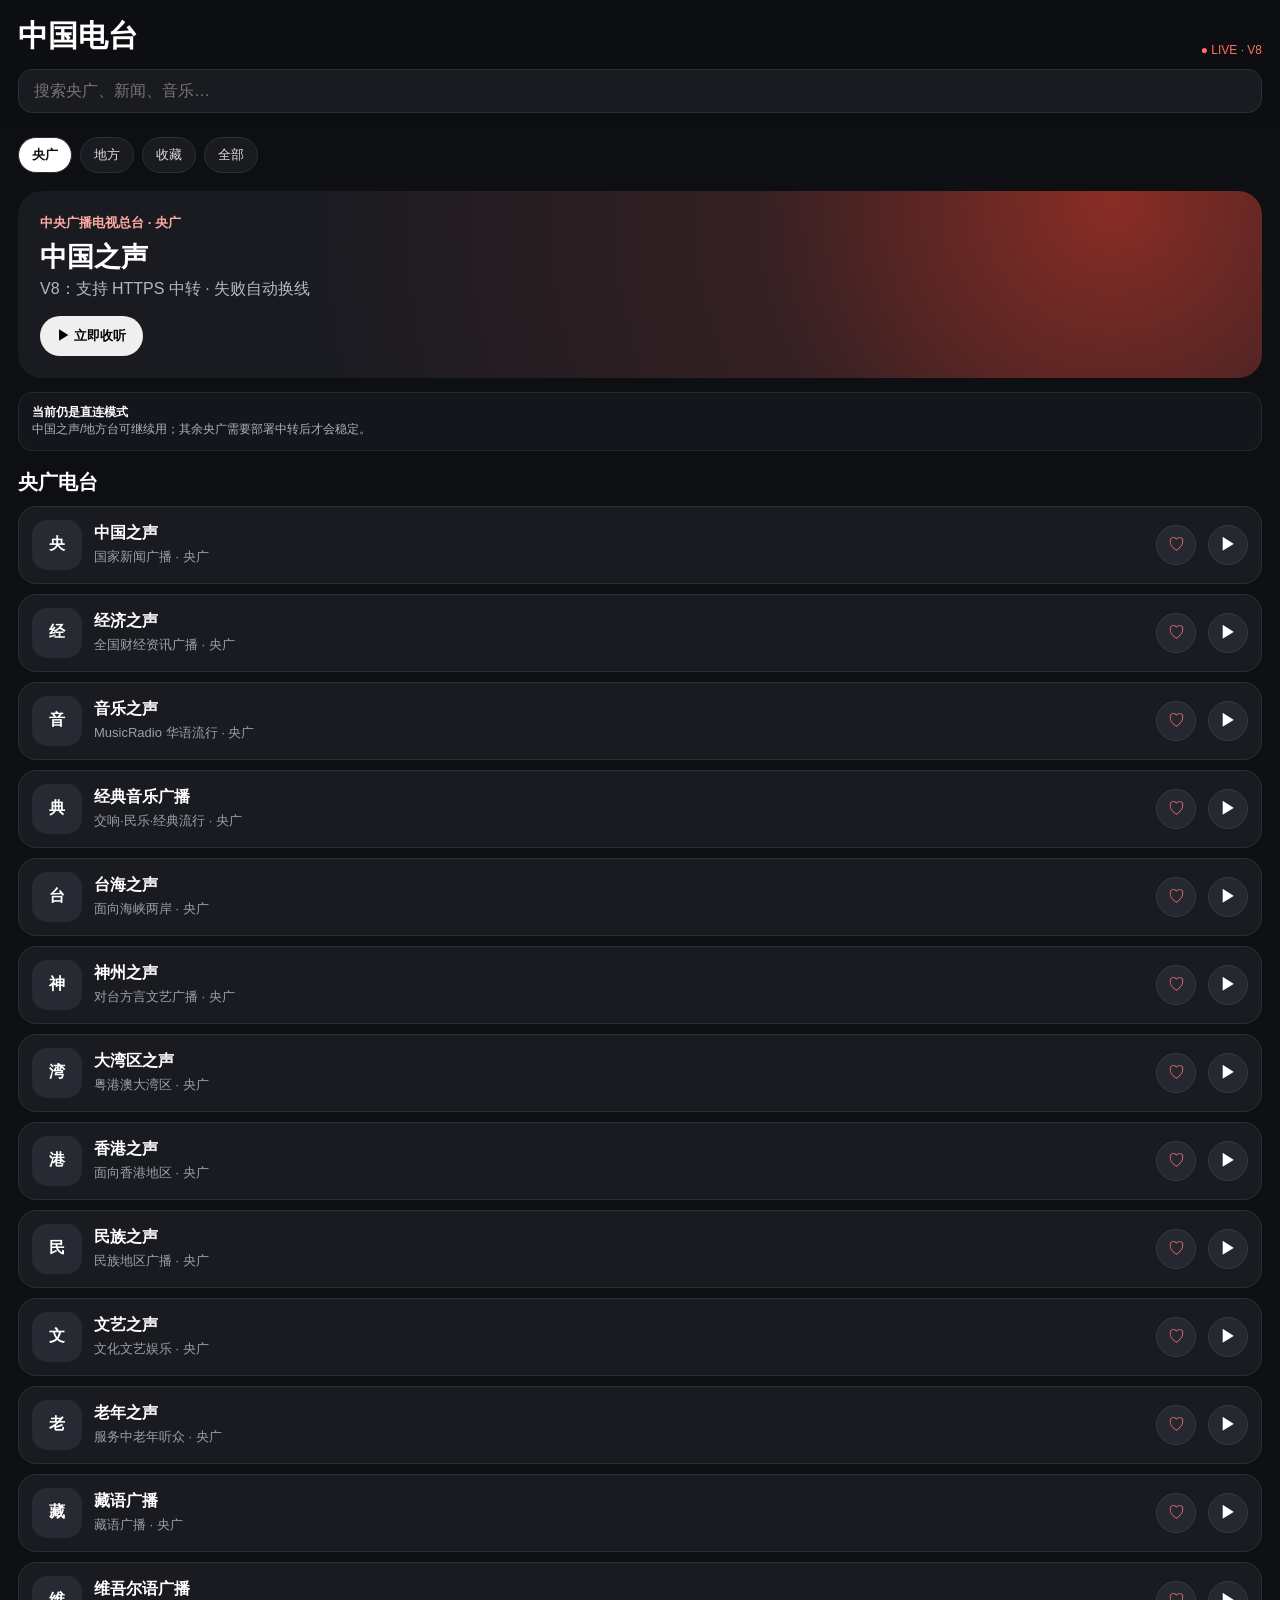
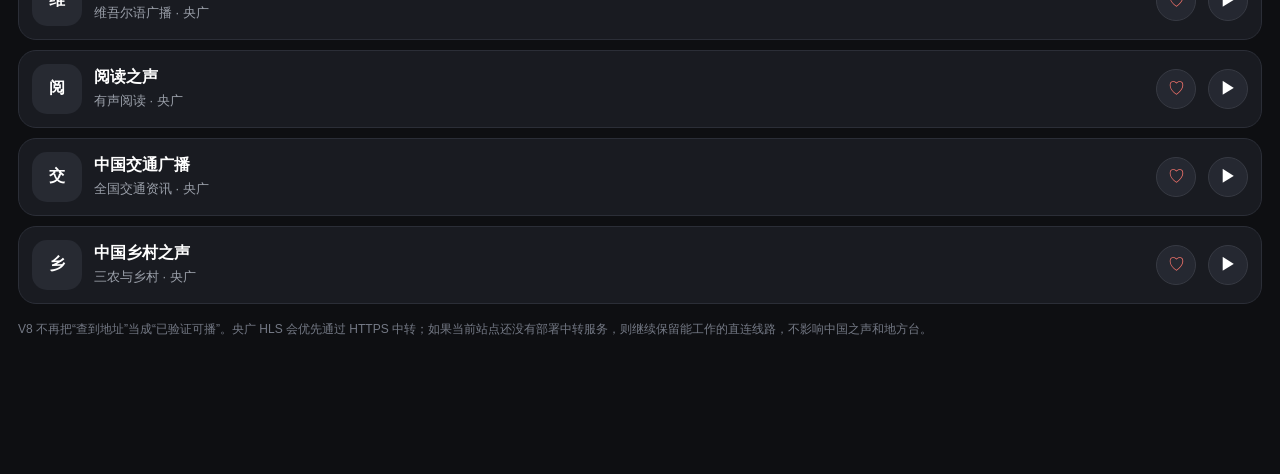
==== commit eeb6bf8c: "Prepare V8 with HTTPS proxy routing and diagnostics" ====
--- a/index.html
+++ b/index.html
@@ -1,26 +1,71 @@
-<!doctype html><html lang="zh-CN"><head><meta charset="utf-8"><meta name="viewport" content="width=device-width,initial-scale=1,viewport-fit=cover"><meta name="theme-color" content="#0e0f12"><meta name="apple-mobile-web-app-capable" content="yes"><meta name="apple-mobile-web-app-title" content="中国电台"><link rel="manifest" href="manifest.webmanifest"><title>中国电台 V7</title><style>:root{--bg:#0e0f12;--card:#191b21;--line:#2b2e37;--muted:#9ba0aa;--red:#ff6257;--safe:env(safe-area-inset-bottom)}*{box-sizing:border-box}body{margin:0;background:var(--bg);color:#fff;font-family:-apple-system,BlinkMacSystemFont,"PingFang SC",sans-serif;padding-bottom:120px}header{position:sticky;top:0;z-index:5;padding:calc(16px + env(safe-area-inset-top)) 18px 12px;background:rgba(14,15,18,.95);backdrop-filter:blur(18px)}.top{display:flex;justify-content:space-between;align-items:end}.title{font-size:30px;font-weight:850}.live{font-size:12px;color:#ff7166}.search{margin-top:12px;background:var(--card);border:1px solid var(--line);border-radius:14px;padding:11px 13px}.search input{width:100%;border:0;outline:0;background:none;color:#fff;font-size:16px}.chips{display:flex;gap:8px;overflow:auto;padding:12px 18px 4px}.chip{border:1px solid var(--line);background:var(--card);color:#ddd;padding:8px 13px;border-radius:99px;white-space:nowrap}.chip.active{background:#fff;color:#111;font-weight:750}.hero{margin:14px 18px;padding:22px;border-radius:24px;background:radial-gradient(circle at 88% 5%,#8a2d25,#352023 32%,#1a1b21 72%)}.hero small{color:#ffaaa2;font-weight:700}.hero h2{font-size:27px;margin:7px 0 4px}.hero p{color:#b4b8c1;margin:0}.hero button{margin-top:16px;border:0;border-radius:99px;padding:11px 17px;font-weight:800}.section{padding:0 18px}.section h3{font-size:20px;margin:18px 0 10px}.grid{display:grid;gap:10px}.station{display:flex;align-items:center;gap:12px;background:var(--card);border:1px solid var(--line);border-radius:18px;padding:13px}.logo{width:50px;height:50px;border-radius:15px;background:#272a32;display:grid;place-items:center;font-weight:900;flex:none}.meta{flex:1;min-width:0}.name{font-weight:800}.desc{font-size:13px;color:var(--muted);margin-top:4px;white-space:nowrap;overflow:hidden;text-overflow:ellipsis}.round{width:40px;height:40px;border-radius:50%;border:1px solid #373a43;background:#252831;color:#fff;font-size:17px}.fav{color:#ff776e}.note{padding:16px 18px;color:#747985;font-size:12px;line-height:1.5}.badge{font-size:10px;padding:3px 6px;border-radius:99px;background:#342522;color:#ffaaa2;margin-left:6px}.player{position:fixed;left:12px;right:12px;bottom:calc(10px + var(--safe));z-index:20;background:rgba(29,31,37,.97);border:1px solid #3b3e47;border-radius:22px;padding:10px 12px;display:none;align-items:center;gap:10px;backdrop-filter:blur(22px)}.player.show{display:flex}.pmeta{flex:1;min-width:0}.pname{font-weight:800}.pstatus{font-size:12px;color:#aeb2bb;margin-top:3px}.pbtn{width:46px;height:46px;border:0;border-radius:50%;font-size:18px}.empty{text-align:center;color:#777;padding:30px}</style></head><body><header><div class="top"><div class="title">中国电台</div><div class="live">● LIVE · V7</div></div><div class="search"><input id="search" placeholder="搜索央广、新闻、音乐…"></div></header><div class="chips" id="chips"></div><div class="hero"><small>中央广播电视总台 · 央广</small><h2>中国之声</h2><p>央广频道已补回 · 失败自动切备用线路</p><button id="heroPlay">▶ 立即收听</button></div><div class="section"><h3 id="sectionTitle">央广电台</h3><div class="grid" id="list"></div></div><div class="note">V7：央广重新作为主分类。音乐之声改用新的 yinyue 高码率线路并保留备用；其余央广频道优先 HTTPS CNR 线路。若某条 CDN 在你的网络不可达，播放器会自动尝试下一条。</div><audio id="audio" playsinline preload="none"></audio><div class="player" id="player"><div class="logo" id="pLogo">央</div><div class="pmeta"><div class="pname" id="pName"></div><div class="pstatus" id="pStatus">准备播放</div></div><button class="pbtn" id="toggle">▶</button></div><script>const stations=[
-{id:'cnr1',name:'中国之声',tag:'央广',cat:'央广',desc:'国家新闻广播',logo:'央',urls:['https://lhttp.qtfm.cn/live/15318317/64k.mp3','https://ngcdn001.cnr.cn/live/zgzs/index.m3u8']},
-{id:'cnr2',name:'经济之声',tag:'央广',cat:'央广',desc:'全国财经资讯广播',logo:'经',urls:['https://ngcdn002.cnr.cn/live/jjzs/index.m3u8','https://lhttp.qtfm.cn/live/387/64k.mp3']},
-{id:'cnr3',name:'音乐之声',tag:'央广',cat:'央广',desc:'MusicRadio 华语流行',logo:'音',urls:['https://ngcdn001.cnr.cn/live/yinyue/mp3/high.m3u8','https://ngcdn003.cnr.cn/live/yyzs/index.m3u8','https://lhttp.qtfm.cn/live/388/64k.mp3']},
-{id:'cnr4',name:'经典音乐广播',tag:'央广',cat:'央广',desc:'交响·民乐·经典流行',logo:'典',urls:['https://ngcdn001.cnr.cn/live/jingdian/mp3/high.m3u8','https://ngcdn004.cnr.cn/live/dszs/index.m3u8','https://lhttp.qtfm.cn/live/389/64k.mp3']},
-{id:'cnr5',name:'台海之声',tag:'央广',cat:'央广',desc:'面向海峡两岸',logo:'台',urls:['https://ngcdn005.cnr.cn/live/zhzs/index.m3u8','https://lhttp.qtfm.cn/live/390/64k.mp3']},
-{id:'cnr6',name:'神州之声',tag:'央广',cat:'央广',desc:'对台方言文艺广播',logo:'神',urls:['https://ngcdn006.cnr.cn/live/szzs/index.m3u8']},
-{id:'cnr7',name:'大湾区之声',tag:'央广',cat:'央广',desc:'粤港澳大湾区',logo:'湾',urls:['https://ngcdn007.cnr.cn/live/hxzs/index.m3u8','https://lhttp.qtfm.cn/live/392/64k.mp3']},
-{id:'cnr8',name:'香港之声',tag:'央广',cat:'央广',desc:'面向香港地区',logo:'港',urls:['https://ngcdn008.cnr.cn/live/xgzs/index.m3u8']},
-{id:'cnr9',name:'民族之声',tag:'央广',cat:'央广',desc:'民族地区广播',logo:'民',urls:['https://ngcdn009.cnr.cn/live/mzzs/index.m3u8']},
-{id:'cnr10',name:'文艺之声',tag:'央广',cat:'央广',desc:'文化文艺娱乐',logo:'文',urls:['https://ngcdn010.cnr.cn/live/wyzs/index.m3u8','https://lhttp.qtfm.cn/live/395/64k.mp3']},
-{id:'cnr11',name:'老年之声',tag:'央广',cat:'央广',desc:'服务中老年听众',logo:'老',urls:['https://ngcdn011.cnr.cn/live/lnzs/index.m3u8']},
-{id:'cnr12',name:'藏语广播',tag:'央广',cat:'央广',desc:'藏语广播',logo:'藏',urls:['https://ngcdn012.cnr.cn/live/zygb/index.m3u8']},
-{id:'cnr13',name:'维吾尔语广播',tag:'央广',cat:'央广',desc:'维吾尔语广播',logo:'维',urls:['https://ngcdn013.cnr.cn/live/wygb/index.m3u8']},
-{id:'cnr14',name:'阅读之声',tag:'央广',cat:'央广',desc:'有声阅读',logo:'阅',urls:['https://ngcdn014.cnr.cn/live/ylgb/index.m3u8']},
-{id:'cnr16',name:'中国交通广播',tag:'央广',cat:'央广',desc:'全国交通资讯',logo:'交',urls:['https://ngcdn016.cnr.cn/live/gsgljtgb/index.m3u8']},
-{id:'cnr17',name:'中国乡村之声',tag:'央广',cat:'央广',desc:'三农与乡村',logo:'乡',urls:['https://ngcdn017.cnr.cn/live/xczs/index.m3u8']},
+<!doctype html>
+<html lang="zh-CN">
+<head>
+<meta charset="utf-8">
+<meta name="viewport" content="width=device-width,initial-scale=1,viewport-fit=cover">
+<meta name="theme-color" content="#0e0f12">
+<meta name="apple-mobile-web-app-capable" content="yes">
+<meta name="apple-mobile-web-app-title" content="中国电台">
+<link rel="manifest" href="manifest.webmanifest">
+<title>中国电台 V8</title>
+<style>
+:root{--bg:#0e0f12;--card:#191b21;--line:#2b2e37;--muted:#9ba0aa;--safe:env(safe-area-inset-bottom)}*{box-sizing:border-box}body{margin:0;background:var(--bg);color:#fff;font-family:-apple-system,BlinkMacSystemFont,"PingFang SC",sans-serif;padding-bottom:120px}header{position:sticky;top:0;z-index:5;padding:calc(16px + env(safe-area-inset-top)) 18px 12px;background:rgba(14,15,18,.95);backdrop-filter:blur(18px)}.top{display:flex;justify-content:space-between;align-items:end}.title{font-size:30px;font-weight:850}.live{font-size:12px;color:#ff7166}.search{margin-top:12px;background:var(--card);border:1px solid var(--line);border-radius:14px;padding:11px 13px}.search input{width:100%;border:0;outline:0;background:none;color:#fff;font-size:16px}.chips{display:flex;gap:8px;overflow:auto;padding:12px 18px 4px}.chip{border:1px solid var(--line);background:var(--card);color:#ddd;padding:8px 13px;border-radius:99px;white-space:nowrap}.chip.active{background:#fff;color:#111;font-weight:750}.hero{margin:14px 18px;padding:22px;border-radius:24px;background:radial-gradient(circle at 88% 5%,#8a2d25,#352023 32%,#1a1b21 72%)}.hero small{color:#ffaaa2;font-weight:700}.hero h2{font-size:27px;margin:7px 0 4px}.hero p{color:#b4b8c1;margin:0}.hero button{margin-top:16px;border:0;border-radius:99px;padding:11px 17px;font-weight:800}.section{padding:0 18px}.section h3{font-size:20px;margin:18px 0 10px}.grid{display:grid;gap:10px}.station{display:flex;align-items:center;gap:12px;background:var(--card);border:1px solid var(--line);border-radius:18px;padding:13px}.logo{width:50px;height:50px;border-radius:15px;background:#272a32;display:grid;place-items:center;font-weight:900;flex:none}.meta{flex:1;min-width:0}.name{font-weight:800}.desc{font-size:13px;color:var(--muted);margin-top:4px;white-space:nowrap;overflow:hidden;text-overflow:ellipsis}.round{width:40px;height:40px;border-radius:50%;border:1px solid #373a43;background:#252831;color:#fff;font-size:17px}.fav{color:#ff776e}.note{padding:16px 18px;color:#747985;font-size:12px;line-height:1.55}.badge{font-size:10px;padding:3px 6px;border-radius:99px;background:#342522;color:#ffaaa2;margin-left:6px}.diag{margin:0 18px 12px;padding:11px 13px;border-radius:14px;background:#14161b;border:1px solid #252832;color:#aeb2bb;font-size:12px;line-height:1.45}.diag strong{color:#fff}.player{position:fixed;left:12px;right:12px;bottom:calc(10px + var(--safe));z-index:20;background:rgba(29,31,37,.97);border:1px solid #3b3e47;border-radius:22px;padding:10px 12px;display:none;align-items:center;gap:10px;backdrop-filter:blur(22px)}.player.show{display:flex}.pmeta{flex:1;min-width:0}.pname{font-weight:800}.pstatus{font-size:12px;color:#aeb2bb;margin-top:3px}.pbtn{width:46px;height:46px;border:0;border-radius:50%;font-size:18px}.empty{text-align:center;color:#777;padding:30px}
+</style>
+</head>
+<body>
+<header><div class="top"><div class="title">中国电台</div><div class="live">● LIVE · V8</div></div><div class="search"><input id="search" placeholder="搜索央广、新闻、音乐…"></div></header>
+<div class="chips" id="chips"></div>
+<div class="hero"><small>中央广播电视总台 · 央广</small><h2>中国之声</h2><p>V8：支持 HTTPS 中转 · 失败自动换线</p><button id="heroPlay">▶ 立即收听</button></div>
+<div class="diag" id="diag">正在检查播放模式…</div>
+<div class="section"><h3 id="sectionTitle">央广电台</h3><div class="grid" id="list"></div></div>
+<div class="note">V8 不再把“查到地址”当成“已验证可播”。央广 HLS 会优先通过 HTTPS 中转；如果当前站点还没有部署中转服务，则继续保留能工作的直连线路，不影响中国之声和地方台。</div>
+<audio id="audio" playsinline preload="none"></audio>
+<div class="player" id="player"><div class="logo" id="pLogo">央</div><div class="pmeta"><div class="pname" id="pName"></div><div class="pstatus" id="pStatus">准备播放</div></div><button class="pbtn" id="toggle">▶</button></div>
+<script>
+const stations=[
+{id:'cnr1',name:'中国之声',tag:'央广',cat:'央广',desc:'国家新闻广播',logo:'央',urls:['https://lhttp.qtfm.cn/live/15318317/64k.mp3','http://ngcdn001.cnr.cn/live/zgzs/index.m3u8']},
+{id:'cnr2',name:'经济之声',tag:'央广',cat:'央广',desc:'全国财经资讯广播',logo:'经',urls:['http://ngcdn002.cnr.cn/live/jjzs/index.m3u8','https://lhttp.qtfm.cn/live/387/64k.mp3']},
+{id:'cnr3',name:'音乐之声',tag:'央广',cat:'央广',desc:'MusicRadio 华语流行',logo:'音',urls:['http://ngcdn001.cnr.cn/live/yinyue/mp3/high.m3u8','http://ngcdn003.cnr.cn/live/yyzs/index.m3u8','https://lhttp.qtfm.cn/live/388/64k.mp3']},
+{id:'cnr4',name:'经典音乐广播',tag:'央广',cat:'央广',desc:'交响·民乐·经典流行',logo:'典',urls:['http://ngcdn001.cnr.cn/live/jingdian/mp3/high.m3u8','http://ngcdn004.cnr.cn/live/dszs/index.m3u8','https://lhttp.qtfm.cn/live/389/64k.mp3']},
+{id:'cnr5',name:'台海之声',tag:'央广',cat:'央广',desc:'面向海峡两岸',logo:'台',urls:['http://ngcdn005.cnr.cn/live/zhzs/index.m3u8','https://lhttp.qtfm.cn/live/390/64k.mp3']},
+{id:'cnr6',name:'神州之声',tag:'央广',cat:'央广',desc:'对台方言文艺广播',logo:'神',urls:['http://ngcdn006.cnr.cn/live/szzs/index.m3u8']},
+{id:'cnr7',name:'大湾区之声',tag:'央广',cat:'央广',desc:'粤港澳大湾区',logo:'湾',urls:['http://ngcdn007.cnr.cn/live/hxzs/index.m3u8','https://lhttp.qtfm.cn/live/392/64k.mp3']},
+{id:'cnr8',name:'香港之声',tag:'央广',cat:'央广',desc:'面向香港地区',logo:'港',urls:['http://ngcdn008.cnr.cn/live/xgzs/index.m3u8']},
+{id:'cnr9',name:'民族之声',tag:'央广',cat:'央广',desc:'民族地区广播',logo:'民',urls:['http://ngcdn009.cnr.cn/live/mzzs/index.m3u8']},
+{id:'cnr10',name:'文艺之声',tag:'央广',cat:'央广',desc:'文化文艺娱乐',logo:'文',urls:['http://ngcdn010.cnr.cn/live/wyzs/index.m3u8','https://lhttp.qtfm.cn/live/395/64k.mp3']},
+{id:'cnr11',name:'老年之声',tag:'央广',cat:'央广',desc:'服务中老年听众',logo:'老',urls:['http://ngcdn011.cnr.cn/live/lnzs/index.m3u8']},
+{id:'cnr12',name:'藏语广播',tag:'央广',cat:'央广',desc:'藏语广播',logo:'藏',urls:['http://ngcdn012.cnr.cn/live/zygb/index.m3u8']},
+{id:'cnr13',name:'维吾尔语广播',tag:'央广',cat:'央广',desc:'维吾尔语广播',logo:'维',urls:['http://ngcdn013.cnr.cn/live/wygb/index.m3u8']},
+{id:'cnr14',name:'阅读之声',tag:'央广',cat:'央广',desc:'有声阅读',logo:'阅',urls:['http://ngcdn014.cnr.cn/live/ylgb/index.m3u8']},
+{id:'cnr16',name:'中国交通广播',tag:'央广',cat:'央广',desc:'全国交通资讯',logo:'交',urls:['http://ngcdn016.cnr.cn/live/gsgljtgb/index.m3u8']},
+{id:'cnr17',name:'中国乡村之声',tag:'央广',cat:'央广',desc:'三农与乡村',logo:'乡',urls:['http://ngcdn017.cnr.cn/live/xczs/index.m3u8']},
 {id:'bjnews',name:'北京新闻广播',tag:'北京',cat:'地方',desc:'北京新闻资讯',logo:'京',urls:['https://lhttp.qtfm.cn/live/339/64k.mp3']},
-{id:'bjmusic',name:'北京音乐广播',tag:'北京',cat:'地方',desc:'FM97.4',logo:'音',urls:['https://lhttp.qtfm.cn/live/332/64k.mp3','https://brtv-radiolive.rbc.cn/alive/fm974.m3u8']},
+{id:'bjmusic',name:'北京音乐广播',tag:'北京',cat:'地方',desc:'FM97.4',logo:'音',urls:['https://lhttp.qtfm.cn/live/332/64k.mp3']},
 {id:'gdnews',name:'广东新闻广播',tag:'广东',cat:'地方',desc:'广东新闻资讯',logo:'粤',urls:['https://lhttp.qtfm.cn/live/1254/64k.mp3']},
 {id:'gdmusic',name:'广东音乐之声',tag:'广东',cat:'地方',desc:'FM99.3',logo:'音',urls:['https://lhttp.qtfm.cn/live/1260/64k.mp3']},
 {id:'gdzj',name:'珠江经济台',tag:'广东',cat:'地方',desc:'财经生活资讯',logo:'财',urls:['https://lhttp.qtfm.cn/live/1259/64k.mp3']},
 {id:'jsmusic',name:'江苏经典流行音乐广播',tag:'江苏',cat:'地方',desc:'经典与流行音乐',logo:'苏',urls:['https://lhttp.qtfm.cn/live/4938/64k.mp3']},
 {id:'shclassic',name:'上海经典音乐广播',tag:'上海',cat:'地方',desc:'FM94.7',logo:'沪',urls:['https://lhttp-hw.qtfm.cn/live/267/64k.mp3']},
 {id:'cri905',name:'环球资讯广播',tag:'国际台',cat:'地方',desc:'CMG 环球资讯',logo:'环',urls:['https://sk.cri.cn/905.m3u8']}
-];const $=x=>document.getElementById(x),audio=$('audio'),list=$('list'),chips=$('chips'),search=$('search'),player=$('player'),pName=$('pName'),pStatus=$('pStatus'),pLogo=$('pLogo'),toggle=$('toggle');let cat='央广',current=null,urlIndex=0,token=0;let favs=new Set(JSON.parse(localStorage.getItem('radio-favs')||'[]'));const cats=['央广','地方','收藏','全部'];function renderChips(){chips.innerHTML=cats.map(x=>`<button class="chip ${cat===x?'active':''}" data-c="${x}">${x}</button>`).join('');chips.querySelectorAll('button').forEach(b=>b.onclick=()=>{cat=b.dataset.c;renderChips();render()})}function filtered(){let q=search.value.trim();return stations.filter(s=>(cat==='全部'||s.cat===cat||(cat==='收藏'&&favs.has(s.id)))&&(!q||(s.name+s.desc+s.tag).includes(q)))}function render(){let a=filtered();$('sectionTitle').textContent=cat==='央广'?'央广电台':cat;list.innerHTML=a.length?a.map(s=>`<div class="station"><div class="logo">${s.logo}</div><div class="meta"><div class="name">${s.name}${current?.id===s.id?'<span class="badge">播放中</span>':''}</div><div class="desc">${s.desc} · ${s.tag}</div></div><button class="round fav" data-f="${s.id}">${favs.has(s.id)?'♥':'♡'}</button><button class="round" data-p="${s.id}">▶</button></div>`).join(''):'<div class="empty">没有找到电台</div>';list.querySelectorAll('[data-p]').forEach(b=>b.onclick=()=>play(stations.find(s=>s.id===b.dataset.p)));list.querySelectorAll('[data-f]').forEach(b=>b.onclick=()=>{let id=b.dataset.f;favs.has(id)?favs.delete(id):favs.add(id);localStorage.setItem('radio-favs',JSON.stringify([...favs]));render()})}function play(s){current=s;urlIndex=0;token++;player.classList.add('show');pName.textContent=s.name;pLogo.textContent=s.logo;render();tryUrl(token)}function tryUrl(t){if(t!==token||!current)return;if(urlIndex>=current.urls.length){pStatus.textContent='所有线路暂不可用';toggle.textContent='▶';return}let i=urlIndex,u=current.urls[i],done=false;pStatus.textContent=`连接线路 ${i+1}/${current.urls.length}…`;audio.pause();audio.removeAttribute('src');audio.load();audio.src=u;let timer=setTimeout(next,10000);function next(){if(done||t!==token)return;done=true;clearTimeout(timer);urlIndex++;tryUrl(t)}audio.onerror=next;audio.onplaying=()=>{if(t!==token)return;done=true;clearTimeout(timer);pStatus.textContent=`正在直播 · 线路 ${i+1}/${current.urls.length}`;toggle.textContent='❚❚';if('mediaSession'in navigator)navigator.mediaSession.metadata=new MediaMetadata({title:current.name,artist:current.desc,album:'中国电台 · LIVE'})};let p=audio.play();if(p?.catch)p.catch(next)}toggle.onclick=()=>{if(!current)return;if(audio.paused)audio.play().then(()=>toggle.textContent='❚❚').catch(()=>{urlIndex++;tryUrl(token)});else{audio.pause();toggle.textContent='▶';pStatus.textContent='已暂停'}};$('heroPlay').onclick=()=>play(stations[0]);search.oninput=render;renderChips();render();if('serviceWorker'in navigator)navigator.serviceWorker.register('./sw.js');</script></body></html>+];
+const $=x=>document.getElementById(x),audio=$('audio'),list=$('list'),chips=$('chips'),search=$('search'),player=$('player'),pName=$('pName'),pStatus=$('pStatus'),pLogo=$('pLogo'),toggle=$('toggle'),diag=$('diag');
+let cat='央广',current=null,urlIndex=0,token=0;let favs=new Set(JSON.parse(localStorage.getItem('radio-favs')||'[]'));
+const params=new URLSearchParams(location.search);
+const storedProxy=localStorage.getItem('radio-proxy')||'';
+const autoProxy=location.hostname.endsWith('.vercel.app')?location.origin:'';
+const PROXY_BASE=(params.get('proxy')||storedProxy||autoProxy).replace(/\/$/,'');
+if(params.get('proxy')) localStorage.setItem('radio-proxy',params.get('proxy').replace(/\/$/,''));
+const cats=['央广','地方','收藏','全部'];
+const isCnr=u=>/^https?:\/\/(?:ngcdn\d+|satellitepull)\.cnr\.cn\//i.test(u);
+function playableUrl(u){if(PROXY_BASE&&isCnr(u))return `${PROXY_BASE}/api/proxy?url=${encodeURIComponent(u)}`;return u;}
+function updateDiag(){diag.innerHTML=PROXY_BASE?`<strong>HTTPS 中转已启用</strong><br>${PROXY_BASE}`:`<strong>当前仍是直连模式</strong><br>中国之声/地方台可继续用；其余央广需要部署中转后才会稳定。`;}
+function renderChips(){chips.innerHTML=cats.map(x=>`<button class="chip ${cat===x?'active':''}" data-c="${x}">${x}</button>`).join('');chips.querySelectorAll('button').forEach(b=>b.onclick=()=>{cat=b.dataset.c;renderChips();render()})}
+function filtered(){let q=search.value.trim();return stations.filter(s=>(cat==='全部'||s.cat===cat||(cat==='收藏'&&favs.has(s.id)))&&(!q||(s.name+s.desc+s.tag).includes(q)))}
+function render(){let a=filtered();$('sectionTitle').textContent=cat==='央广'?'央广电台':cat;list.innerHTML=a.length?a.map(s=>`<div class="station"><div class="logo">${s.logo}</div><div class="meta"><div class="name">${s.name}${current?.id===s.id?'<span class="badge">播放中</span>':''}</div><div class="desc">${s.desc} · ${s.tag}</div></div><button class="round fav" data-f="${s.id}">${favs.has(s.id)?'♥':'♡'}</button><button class="round" data-p="${s.id}">▶</button></div>`).join(''):'<div class="empty">没有找到电台</div>';list.querySelectorAll('[data-p]').forEach(b=>b.onclick=()=>play(stations.find(s=>s.id===b.dataset.p)));list.querySelectorAll('[data-f]').forEach(b=>b.onclick=()=>{let id=b.dataset.f;favs.has(id)?favs.delete(id):favs.add(id);localStorage.setItem('radio-favs',JSON.stringify([...favs]));render()})}
+function play(s){current=s;urlIndex=0;token++;player.classList.add('show');pName.textContent=s.name;pLogo.textContent=s.logo;render();tryUrl(token)}
+function tryUrl(t){if(t!==token||!current)return;if(urlIndex>=current.urls.length){pStatus.textContent='所有线路暂不可用';toggle.textContent='▶';return}let i=urlIndex,raw=current.urls[i],u=playableUrl(raw),done=false;let mode=(PROXY_BASE&&isCnr(raw))?'中转':'直连';pStatus.textContent=`连接线路 ${i+1}/${current.urls.length} · ${mode}…`;audio.pause();audio.removeAttribute('src');audio.load();audio.src=u;let timer=setTimeout(next,12000);function next(){if(done||t!==token)return;done=true;clearTimeout(timer);urlIndex++;tryUrl(t)}audio.onerror=next;audio.onplaying=()=>{if(t!==token)return;done=true;clearTimeout(timer);pStatus.textContent=`正在直播 · 线路 ${i+1}/${current.urls.length} · ${mode}`;toggle.textContent='❚❚';if('mediaSession'in navigator)navigator.mediaSession.metadata=new MediaMetadata({title:current.name,artist:current.desc,album:'中国电台 · LIVE'})};let p=audio.play();if(p?.catch)p.catch(next)}
+toggle.onclick=()=>{if(!current)return;if(audio.paused)audio.play().then(()=>toggle.textContent='❚❚').catch(()=>{urlIndex++;tryUrl(token)});else{audio.pause();toggle.textContent='▶';pStatus.textContent='已暂停'}};
+$('heroPlay').onclick=()=>play(stations[0]);search.oninput=render;updateDiag();renderChips();render();if('serviceWorker'in navigator)navigator.serviceWorker.register('./sw.js');
+</script>
+</body>
+</html>
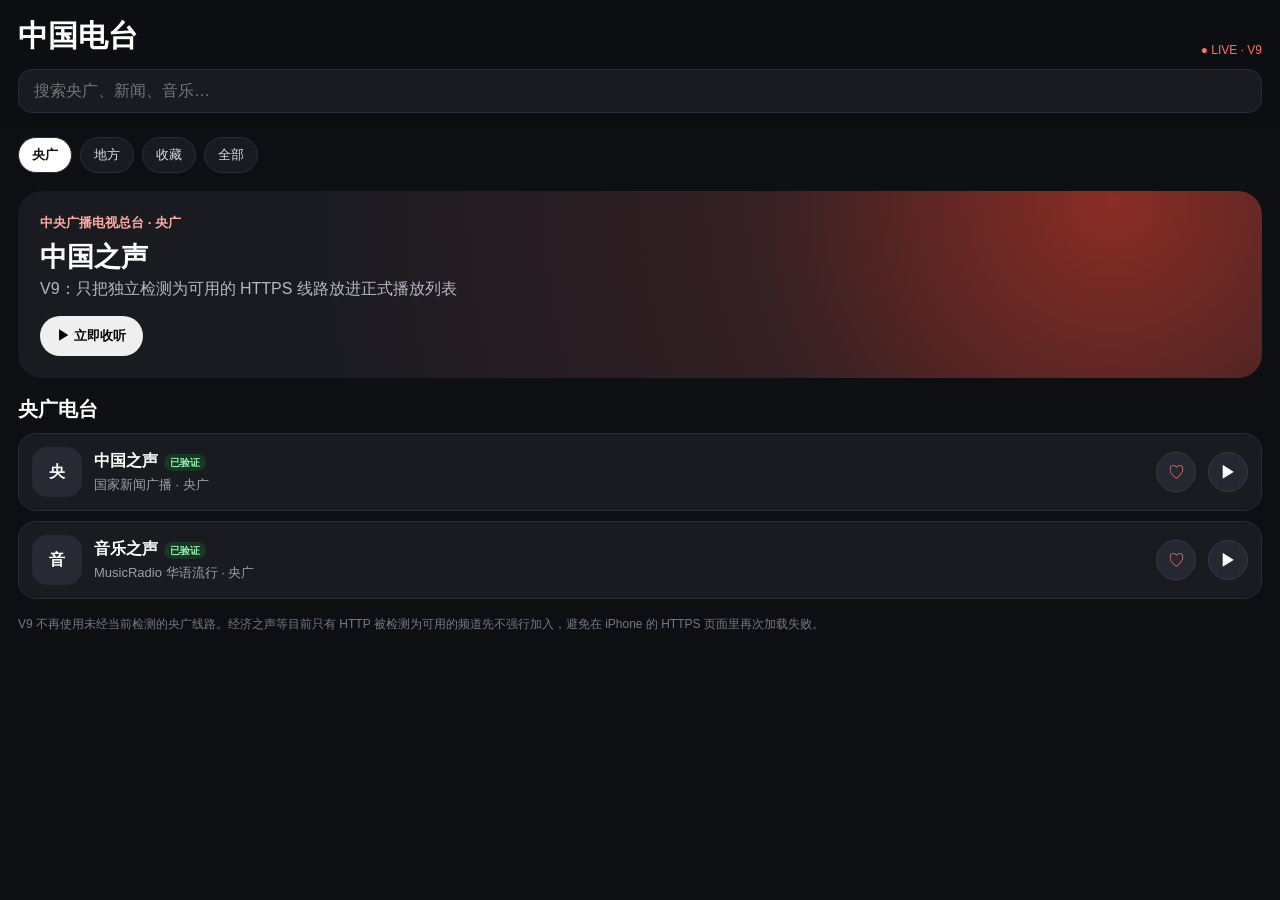
==== commit 6bbd9bd7: "V9: use only independently verified HTTPS CNR streams" ====
--- a/index.html
+++ b/index.html
@@ -7,38 +7,23 @@
 <meta name="apple-mobile-web-app-capable" content="yes">
 <meta name="apple-mobile-web-app-title" content="中国电台">
 <link rel="manifest" href="manifest.webmanifest">
-<title>中国电台 V8</title>
+<title>中国电台 V9</title>
 <style>
-:root{--bg:#0e0f12;--card:#191b21;--line:#2b2e37;--muted:#9ba0aa;--safe:env(safe-area-inset-bottom)}*{box-sizing:border-box}body{margin:0;background:var(--bg);color:#fff;font-family:-apple-system,BlinkMacSystemFont,"PingFang SC",sans-serif;padding-bottom:120px}header{position:sticky;top:0;z-index:5;padding:calc(16px + env(safe-area-inset-top)) 18px 12px;background:rgba(14,15,18,.95);backdrop-filter:blur(18px)}.top{display:flex;justify-content:space-between;align-items:end}.title{font-size:30px;font-weight:850}.live{font-size:12px;color:#ff7166}.search{margin-top:12px;background:var(--card);border:1px solid var(--line);border-radius:14px;padding:11px 13px}.search input{width:100%;border:0;outline:0;background:none;color:#fff;font-size:16px}.chips{display:flex;gap:8px;overflow:auto;padding:12px 18px 4px}.chip{border:1px solid var(--line);background:var(--card);color:#ddd;padding:8px 13px;border-radius:99px;white-space:nowrap}.chip.active{background:#fff;color:#111;font-weight:750}.hero{margin:14px 18px;padding:22px;border-radius:24px;background:radial-gradient(circle at 88% 5%,#8a2d25,#352023 32%,#1a1b21 72%)}.hero small{color:#ffaaa2;font-weight:700}.hero h2{font-size:27px;margin:7px 0 4px}.hero p{color:#b4b8c1;margin:0}.hero button{margin-top:16px;border:0;border-radius:99px;padding:11px 17px;font-weight:800}.section{padding:0 18px}.section h3{font-size:20px;margin:18px 0 10px}.grid{display:grid;gap:10px}.station{display:flex;align-items:center;gap:12px;background:var(--card);border:1px solid var(--line);border-radius:18px;padding:13px}.logo{width:50px;height:50px;border-radius:15px;background:#272a32;display:grid;place-items:center;font-weight:900;flex:none}.meta{flex:1;min-width:0}.name{font-weight:800}.desc{font-size:13px;color:var(--muted);margin-top:4px;white-space:nowrap;overflow:hidden;text-overflow:ellipsis}.round{width:40px;height:40px;border-radius:50%;border:1px solid #373a43;background:#252831;color:#fff;font-size:17px}.fav{color:#ff776e}.note{padding:16px 18px;color:#747985;font-size:12px;line-height:1.55}.badge{font-size:10px;padding:3px 6px;border-radius:99px;background:#342522;color:#ffaaa2;margin-left:6px}.diag{margin:0 18px 12px;padding:11px 13px;border-radius:14px;background:#14161b;border:1px solid #252832;color:#aeb2bb;font-size:12px;line-height:1.45}.diag strong{color:#fff}.player{position:fixed;left:12px;right:12px;bottom:calc(10px + var(--safe));z-index:20;background:rgba(29,31,37,.97);border:1px solid #3b3e47;border-radius:22px;padding:10px 12px;display:none;align-items:center;gap:10px;backdrop-filter:blur(22px)}.player.show{display:flex}.pmeta{flex:1;min-width:0}.pname{font-weight:800}.pstatus{font-size:12px;color:#aeb2bb;margin-top:3px}.pbtn{width:46px;height:46px;border:0;border-radius:50%;font-size:18px}.empty{text-align:center;color:#777;padding:30px}
+:root{--bg:#0e0f12;--card:#191b21;--line:#2b2e37;--muted:#9ba0aa;--safe:env(safe-area-inset-bottom)}*{box-sizing:border-box}body{margin:0;background:var(--bg);color:#fff;font-family:-apple-system,BlinkMacSystemFont,"PingFang SC",sans-serif;padding-bottom:120px}header{position:sticky;top:0;z-index:5;padding:calc(16px + env(safe-area-inset-top)) 18px 12px;background:rgba(14,15,18,.95);backdrop-filter:blur(18px)}.top{display:flex;justify-content:space-between;align-items:end}.title{font-size:30px;font-weight:850}.live{font-size:12px;color:#ff7166}.search{margin-top:12px;background:var(--card);border:1px solid var(--line);border-radius:14px;padding:11px 13px}.search input{width:100%;border:0;outline:0;background:none;color:#fff;font-size:16px}.chips{display:flex;gap:8px;overflow:auto;padding:12px 18px 4px}.chip{border:1px solid var(--line);background:var(--card);color:#ddd;padding:8px 13px;border-radius:99px;white-space:nowrap}.chip.active{background:#fff;color:#111;font-weight:750}.hero{margin:14px 18px;padding:22px;border-radius:24px;background:radial-gradient(circle at 88% 5%,#8a2d25,#352023 32%,#1a1b21 72%)}.hero small{color:#ffaaa2;font-weight:700}.hero h2{font-size:27px;margin:7px 0 4px}.hero p{color:#b4b8c1;margin:0}.hero button{margin-top:16px;border:0;border-radius:99px;padding:11px 17px;font-weight:800}.section{padding:0 18px}.section h3{font-size:20px;margin:18px 0 10px}.grid{display:grid;gap:10px}.station{display:flex;align-items:center;gap:12px;background:var(--card);border:1px solid var(--line);border-radius:18px;padding:13px}.logo{width:50px;height:50px;border-radius:15px;background:#272a32;display:grid;place-items:center;font-weight:900;flex:none}.meta{flex:1;min-width:0}.name{font-weight:800}.desc{font-size:13px;color:var(--muted);margin-top:4px;white-space:nowrap;overflow:hidden;text-overflow:ellipsis}.round{width:40px;height:40px;border-radius:50%;border:1px solid #373a43;background:#252831;color:#fff;font-size:17px}.fav{color:#ff776e}.badge{font-size:10px;padding:3px 6px;border-radius:99px;background:#173624;color:#8ff0ac;margin-left:6px}.note{padding:16px 18px;color:#747985;font-size:12px;line-height:1.55}.player{position:fixed;left:12px;right:12px;bottom:calc(10px + var(--safe));z-index:20;background:rgba(29,31,37,.97);border:1px solid #3b3e47;border-radius:22px;padding:10px 12px;display:none;align-items:center;gap:10px;backdrop-filter:blur(22px)}.player.show{display:flex}.pmeta{flex:1;min-width:0}.pname{font-weight:800}.pstatus{font-size:12px;color:#aeb2bb;margin-top:3px}.pbtn{width:46px;height:46px;border:0;border-radius:50%;font-size:18px}.empty{text-align:center;color:#777;padding:30px}
 </style>
 </head>
 <body>
-<header><div class="top"><div class="title">中国电台</div><div class="live">● LIVE · V8</div></div><div class="search"><input id="search" placeholder="搜索央广、新闻、音乐…"></div></header>
+<header><div class="top"><div class="title">中国电台</div><div class="live">● LIVE · V9</div></div><div class="search"><input id="search" placeholder="搜索央广、新闻、音乐…"></div></header>
 <div class="chips" id="chips"></div>
-<div class="hero"><small>中央广播电视总台 · 央广</small><h2>中国之声</h2><p>V8：支持 HTTPS 中转 · 失败自动换线</p><button id="heroPlay">▶ 立即收听</button></div>
-<div class="diag" id="diag">正在检查播放模式…</div>
+<div class="hero"><small>中央广播电视总台 · 央广</small><h2>中国之声</h2><p>V9：只把独立检测为可用的 HTTPS 线路放进正式播放列表</p><button id="heroPlay">▶ 立即收听</button></div>
 <div class="section"><h3 id="sectionTitle">央广电台</h3><div class="grid" id="list"></div></div>
-<div class="note">V8 不再把“查到地址”当成“已验证可播”。央广 HLS 会优先通过 HTTPS 中转；如果当前站点还没有部署中转服务，则继续保留能工作的直连线路，不影响中国之声和地方台。</div>
+<div class="note">V9 不再使用未经当前检测的央广线路。经济之声等目前只有 HTTP 被检测为可用的频道先不强行加入，避免在 iPhone 的 HTTPS 页面里再次加载失败。</div>
 <audio id="audio" playsinline preload="none"></audio>
 <div class="player" id="player"><div class="logo" id="pLogo">央</div><div class="pmeta"><div class="pname" id="pName"></div><div class="pstatus" id="pStatus">准备播放</div></div><button class="pbtn" id="toggle">▶</button></div>
 <script>
 const stations=[
-{id:'cnr1',name:'中国之声',tag:'央广',cat:'央广',desc:'国家新闻广播',logo:'央',urls:['https://lhttp.qtfm.cn/live/15318317/64k.mp3','http://ngcdn001.cnr.cn/live/zgzs/index.m3u8']},
-{id:'cnr2',name:'经济之声',tag:'央广',cat:'央广',desc:'全国财经资讯广播',logo:'经',urls:['http://ngcdn002.cnr.cn/live/jjzs/index.m3u8','https://lhttp.qtfm.cn/live/387/64k.mp3']},
-{id:'cnr3',name:'音乐之声',tag:'央广',cat:'央广',desc:'MusicRadio 华语流行',logo:'音',urls:['http://ngcdn001.cnr.cn/live/yinyue/mp3/high.m3u8','http://ngcdn003.cnr.cn/live/yyzs/index.m3u8','https://lhttp.qtfm.cn/live/388/64k.mp3']},
-{id:'cnr4',name:'经典音乐广播',tag:'央广',cat:'央广',desc:'交响·民乐·经典流行',logo:'典',urls:['http://ngcdn001.cnr.cn/live/jingdian/mp3/high.m3u8','http://ngcdn004.cnr.cn/live/dszs/index.m3u8','https://lhttp.qtfm.cn/live/389/64k.mp3']},
-{id:'cnr5',name:'台海之声',tag:'央广',cat:'央广',desc:'面向海峡两岸',logo:'台',urls:['http://ngcdn005.cnr.cn/live/zhzs/index.m3u8','https://lhttp.qtfm.cn/live/390/64k.mp3']},
-{id:'cnr6',name:'神州之声',tag:'央广',cat:'央广',desc:'对台方言文艺广播',logo:'神',urls:['http://ngcdn006.cnr.cn/live/szzs/index.m3u8']},
-{id:'cnr7',name:'大湾区之声',tag:'央广',cat:'央广',desc:'粤港澳大湾区',logo:'湾',urls:['http://ngcdn007.cnr.cn/live/hxzs/index.m3u8','https://lhttp.qtfm.cn/live/392/64k.mp3']},
-{id:'cnr8',name:'香港之声',tag:'央广',cat:'央广',desc:'面向香港地区',logo:'港',urls:['http://ngcdn008.cnr.cn/live/xgzs/index.m3u8']},
-{id:'cnr9',name:'民族之声',tag:'央广',cat:'央广',desc:'民族地区广播',logo:'民',urls:['http://ngcdn009.cnr.cn/live/mzzs/index.m3u8']},
-{id:'cnr10',name:'文艺之声',tag:'央广',cat:'央广',desc:'文化文艺娱乐',logo:'文',urls:['http://ngcdn010.cnr.cn/live/wyzs/index.m3u8','https://lhttp.qtfm.cn/live/395/64k.mp3']},
-{id:'cnr11',name:'老年之声',tag:'央广',cat:'央广',desc:'服务中老年听众',logo:'老',urls:['http://ngcdn011.cnr.cn/live/lnzs/index.m3u8']},
-{id:'cnr12',name:'藏语广播',tag:'央广',cat:'央广',desc:'藏语广播',logo:'藏',urls:['http://ngcdn012.cnr.cn/live/zygb/index.m3u8']},
-{id:'cnr13',name:'维吾尔语广播',tag:'央广',cat:'央广',desc:'维吾尔语广播',logo:'维',urls:['http://ngcdn013.cnr.cn/live/wygb/index.m3u8']},
-{id:'cnr14',name:'阅读之声',tag:'央广',cat:'央广',desc:'有声阅读',logo:'阅',urls:['http://ngcdn014.cnr.cn/live/ylgb/index.m3u8']},
-{id:'cnr16',name:'中国交通广播',tag:'央广',cat:'央广',desc:'全国交通资讯',logo:'交',urls:['http://ngcdn016.cnr.cn/live/gsgljtgb/index.m3u8']},
-{id:'cnr17',name:'中国乡村之声',tag:'央广',cat:'央广',desc:'三农与乡村',logo:'乡',urls:['http://ngcdn017.cnr.cn/live/xczs/index.m3u8']},
+{id:'cnr1',name:'中国之声',tag:'央广',cat:'央广',desc:'国家新闻广播',logo:'央',verified:true,urls:['https://lhttp.qtfm.cn/live/15318317/64k.mp3']},
+{id:'cnr3',name:'音乐之声',tag:'央广',cat:'央广',desc:'MusicRadio 华语流行',logo:'音',verified:true,urls:['https://ngcdn001.cnr.cn/live/yyzs/index.m3u8']},
 {id:'bjnews',name:'北京新闻广播',tag:'北京',cat:'地方',desc:'北京新闻资讯',logo:'京',urls:['https://lhttp.qtfm.cn/live/339/64k.mp3']},
 {id:'bjmusic',name:'北京音乐广播',tag:'北京',cat:'地方',desc:'FM97.4',logo:'音',urls:['https://lhttp.qtfm.cn/live/332/64k.mp3']},
 {id:'gdnews',name:'广东新闻广播',tag:'广东',cat:'地方',desc:'广东新闻资讯',logo:'粤',urls:['https://lhttp.qtfm.cn/live/1254/64k.mp3']},
@@ -48,24 +33,15 @@
 {id:'shclassic',name:'上海经典音乐广播',tag:'上海',cat:'地方',desc:'FM94.7',logo:'沪',urls:['https://lhttp-hw.qtfm.cn/live/267/64k.mp3']},
 {id:'cri905',name:'环球资讯广播',tag:'国际台',cat:'地方',desc:'CMG 环球资讯',logo:'环',urls:['https://sk.cri.cn/905.m3u8']}
 ];
-const $=x=>document.getElementById(x),audio=$('audio'),list=$('list'),chips=$('chips'),search=$('search'),player=$('player'),pName=$('pName'),pStatus=$('pStatus'),pLogo=$('pLogo'),toggle=$('toggle'),diag=$('diag');
-let cat='央广',current=null,urlIndex=0,token=0;let favs=new Set(JSON.parse(localStorage.getItem('radio-favs')||'[]'));
-const params=new URLSearchParams(location.search);
-const storedProxy=localStorage.getItem('radio-proxy')||'';
-const autoProxy=location.hostname.endsWith('.vercel.app')?location.origin:'';
-const PROXY_BASE=(params.get('proxy')||storedProxy||autoProxy).replace(/\/$/,'');
-if(params.get('proxy')) localStorage.setItem('radio-proxy',params.get('proxy').replace(/\/$/,''));
-const cats=['央广','地方','收藏','全部'];
-const isCnr=u=>/^https?:\/\/(?:ngcdn\d+|satellitepull)\.cnr\.cn\//i.test(u);
-function playableUrl(u){if(PROXY_BASE&&isCnr(u))return `${PROXY_BASE}/api/proxy?url=${encodeURIComponent(u)}`;return u;}
-function updateDiag(){diag.innerHTML=PROXY_BASE?`<strong>HTTPS 中转已启用</strong><br>${PROXY_BASE}`:`<strong>当前仍是直连模式</strong><br>中国之声/地方台可继续用；其余央广需要部署中转后才会稳定。`;}
+const $=x=>document.getElementById(x),audio=$('audio'),list=$('list'),chips=$('chips'),search=$('search'),player=$('player'),pName=$('pName'),pStatus=$('pStatus'),pLogo=$('pLogo'),toggle=$('toggle');
+let cat='央广',current=null,urlIndex=0,token=0;let favs=new Set(JSON.parse(localStorage.getItem('radio-favs')||'[]'));const cats=['央广','地方','收藏','全部'];
 function renderChips(){chips.innerHTML=cats.map(x=>`<button class="chip ${cat===x?'active':''}" data-c="${x}">${x}</button>`).join('');chips.querySelectorAll('button').forEach(b=>b.onclick=()=>{cat=b.dataset.c;renderChips();render()})}
 function filtered(){let q=search.value.trim();return stations.filter(s=>(cat==='全部'||s.cat===cat||(cat==='收藏'&&favs.has(s.id)))&&(!q||(s.name+s.desc+s.tag).includes(q)))}
-function render(){let a=filtered();$('sectionTitle').textContent=cat==='央广'?'央广电台':cat;list.innerHTML=a.length?a.map(s=>`<div class="station"><div class="logo">${s.logo}</div><div class="meta"><div class="name">${s.name}${current?.id===s.id?'<span class="badge">播放中</span>':''}</div><div class="desc">${s.desc} · ${s.tag}</div></div><button class="round fav" data-f="${s.id}">${favs.has(s.id)?'♥':'♡'}</button><button class="round" data-p="${s.id}">▶</button></div>`).join(''):'<div class="empty">没有找到电台</div>';list.querySelectorAll('[data-p]').forEach(b=>b.onclick=()=>play(stations.find(s=>s.id===b.dataset.p)));list.querySelectorAll('[data-f]').forEach(b=>b.onclick=()=>{let id=b.dataset.f;favs.has(id)?favs.delete(id):favs.add(id);localStorage.setItem('radio-favs',JSON.stringify([...favs]));render()})}
-function play(s){current=s;urlIndex=0;token++;player.classList.add('show');pName.textContent=s.name;pLogo.textContent=s.logo;render();tryUrl(token)}
-function tryUrl(t){if(t!==token||!current)return;if(urlIndex>=current.urls.length){pStatus.textContent='所有线路暂不可用';toggle.textContent='▶';return}let i=urlIndex,raw=current.urls[i],u=playableUrl(raw),done=false;let mode=(PROXY_BASE&&isCnr(raw))?'中转':'直连';pStatus.textContent=`连接线路 ${i+1}/${current.urls.length} · ${mode}…`;audio.pause();audio.removeAttribute('src');audio.load();audio.src=u;let timer=setTimeout(next,12000);function next(){if(done||t!==token)return;done=true;clearTimeout(timer);urlIndex++;tryUrl(t)}audio.onerror=next;audio.onplaying=()=>{if(t!==token)return;done=true;clearTimeout(timer);pStatus.textContent=`正在直播 · 线路 ${i+1}/${current.urls.length} · ${mode}`;toggle.textContent='❚❚';if('mediaSession'in navigator)navigator.mediaSession.metadata=new MediaMetadata({title:current.name,artist:current.desc,album:'中国电台 · LIVE'})};let p=audio.play();if(p?.catch)p.catch(next)}
+function render(){let a=filtered();$('sectionTitle').textContent=cat==='央广'?'央广电台':cat;list.innerHTML=a.length?a.map(s=>`<div class="station"><div class="logo">${s.logo}</div><div class="meta"><div class="name">${s.name}${s.verified?'<span class="badge">已验证</span>':''}</div><div class="desc">${s.desc} · ${s.tag}</div></div><button class="round fav" data-f="${s.id}">${favs.has(s.id)?'♥':'♡'}</button><button class="round" data-p="${s.id}">▶</button></div>`).join(''):'<div class="empty">没有找到电台</div>';list.querySelectorAll('[data-p]').forEach(b=>b.onclick=()=>play(stations.find(s=>s.id===b.dataset.p)));list.querySelectorAll('[data-f]').forEach(b=>b.onclick=()=>{let id=b.dataset.f;favs.has(id)?favs.delete(id):favs.add(id);localStorage.setItem('radio-favs',JSON.stringify([...favs]));render()})}
+function play(s){current=s;urlIndex=0;token++;player.classList.add('show');pName.textContent=s.name;pLogo.textContent=s.logo;tryUrl(token)}
+function tryUrl(t){if(t!==token||!current)return;if(urlIndex>=current.urls.length){pStatus.textContent='线路暂不可用';toggle.textContent='▶';return}let i=urlIndex,u=current.urls[i],done=false;pStatus.textContent=`连接线路 ${i+1}/${current.urls.length}…`;audio.pause();audio.removeAttribute('src');audio.load();audio.src=u;let timer=setTimeout(next,12000);function next(){if(done||t!==token)return;done=true;clearTimeout(timer);urlIndex++;tryUrl(t)}audio.onerror=next;audio.onplaying=()=>{if(t!==token)return;done=true;clearTimeout(timer);pStatus.textContent=`正在直播 · 线路 ${i+1}/${current.urls.length}`;toggle.textContent='❚❚';if('mediaSession'in navigator)navigator.mediaSession.metadata=new MediaMetadata({title:current.name,artist:current.desc,album:'中国电台 · LIVE'})};let p=audio.play();if(p?.catch)p.catch(next)}
 toggle.onclick=()=>{if(!current)return;if(audio.paused)audio.play().then(()=>toggle.textContent='❚❚').catch(()=>{urlIndex++;tryUrl(token)});else{audio.pause();toggle.textContent='▶';pStatus.textContent='已暂停'}};
-$('heroPlay').onclick=()=>play(stations[0]);search.oninput=render;updateDiag();renderChips();render();if('serviceWorker'in navigator)navigator.serviceWorker.register('./sw.js');
+$('heroPlay').onclick=()=>play(stations[0]);search.oninput=render;renderChips();render();if('serviceWorker'in navigator)navigator.serviceWorker.register('./sw.js');
 </script>
 </body>
 </html>
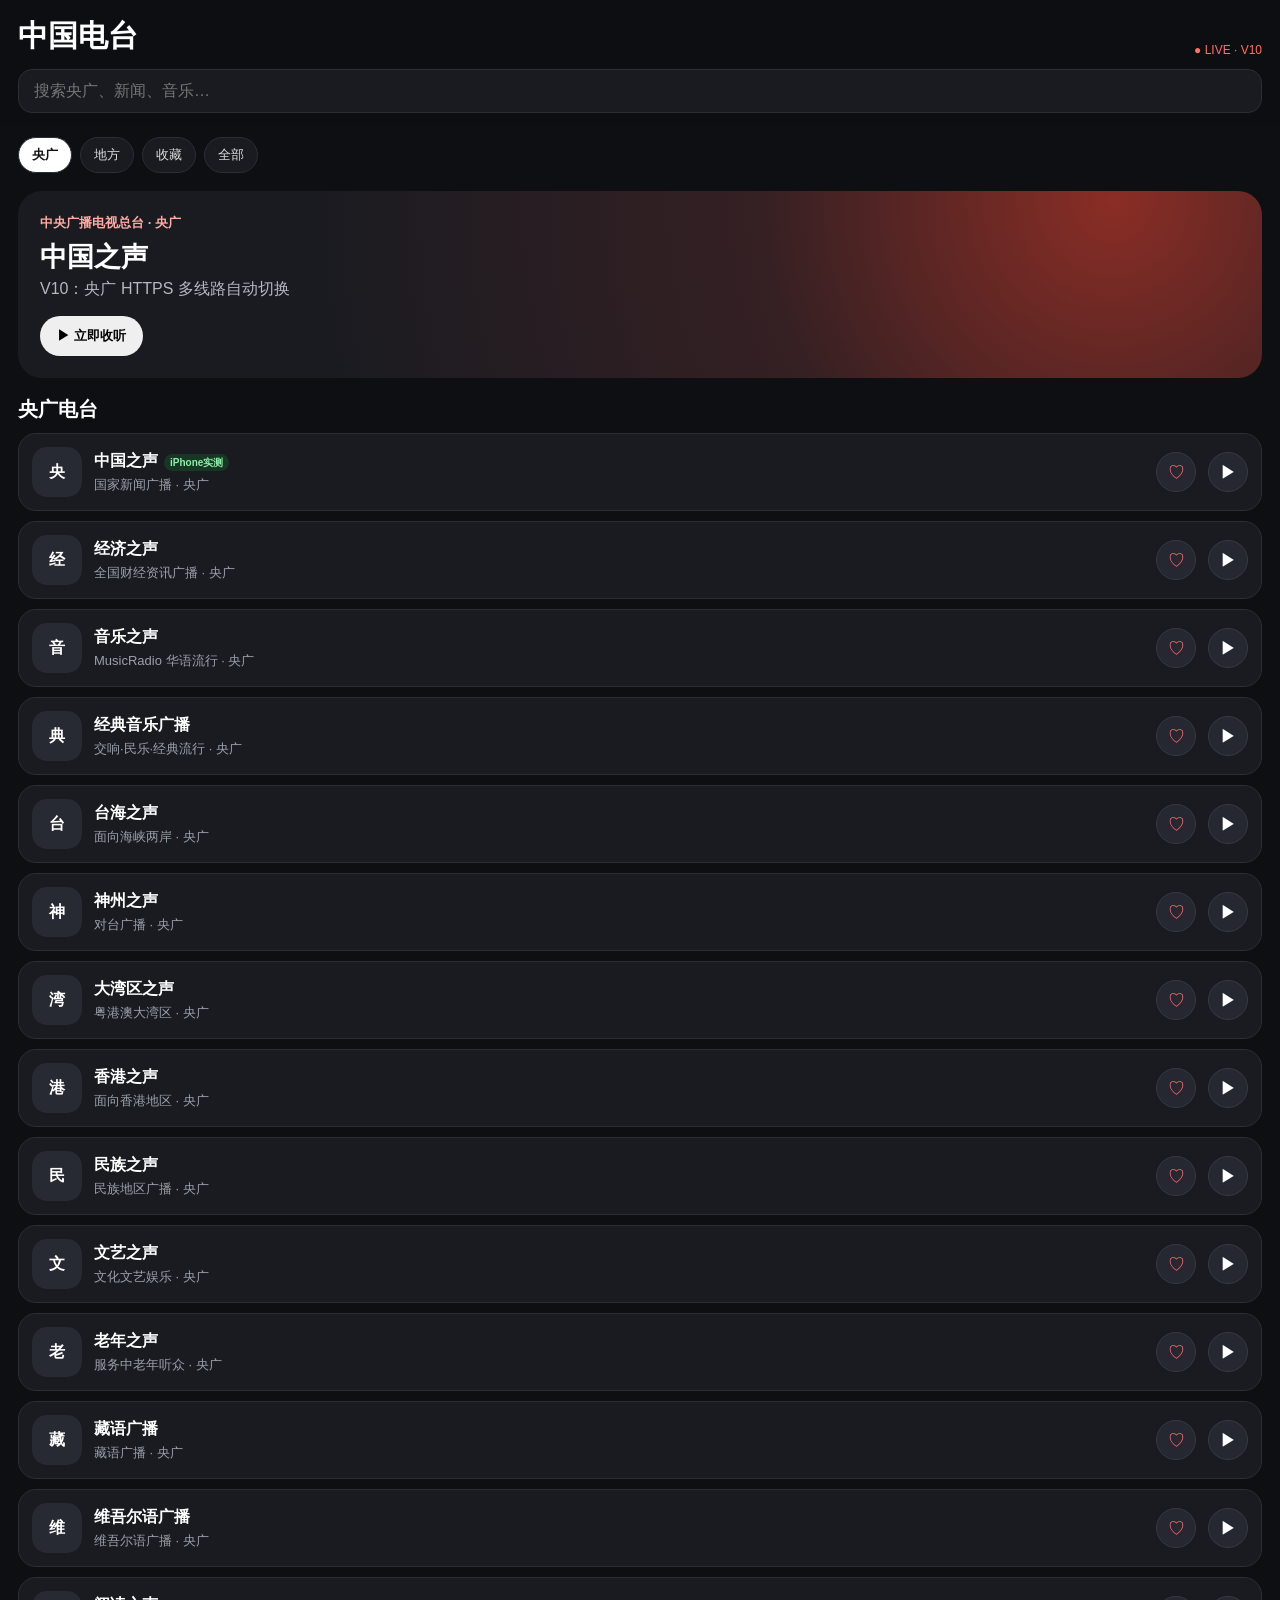
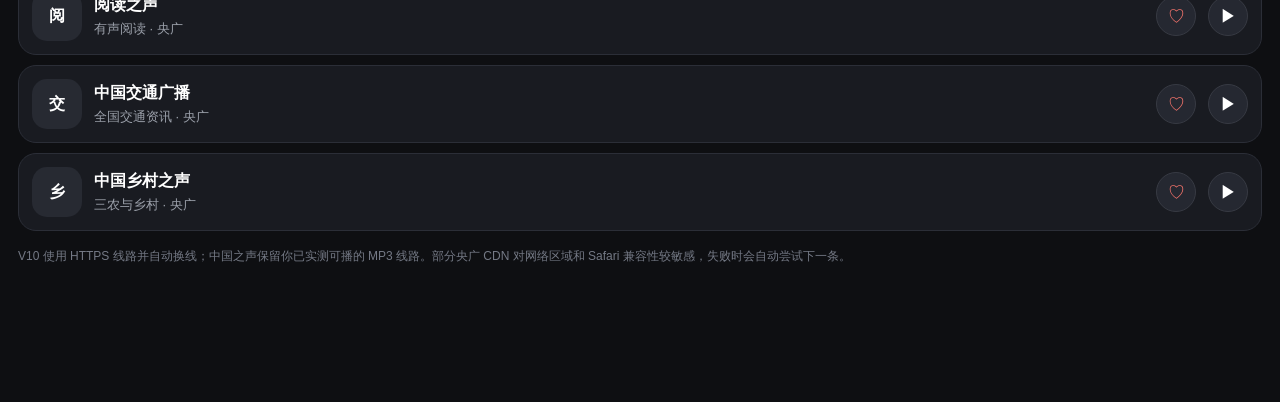
==== commit 5bd8753e: "Release V10 with HTTPS CNR fallback routes" ====
--- a/index.html
+++ b/index.html
@@ -1,47 +1,28 @@
 <!doctype html>
 <html lang="zh-CN">
 <head>
-<meta charset="utf-8">
-<meta name="viewport" content="width=device-width,initial-scale=1,viewport-fit=cover">
-<meta name="theme-color" content="#0e0f12">
-<meta name="apple-mobile-web-app-capable" content="yes">
-<meta name="apple-mobile-web-app-title" content="中国电台">
-<link rel="manifest" href="manifest.webmanifest">
-<title>中国电台 V9</title>
-<style>
-:root{--bg:#0e0f12;--card:#191b21;--line:#2b2e37;--muted:#9ba0aa;--safe:env(safe-area-inset-bottom)}*{box-sizing:border-box}body{margin:0;background:var(--bg);color:#fff;font-family:-apple-system,BlinkMacSystemFont,"PingFang SC",sans-serif;padding-bottom:120px}header{position:sticky;top:0;z-index:5;padding:calc(16px + env(safe-area-inset-top)) 18px 12px;background:rgba(14,15,18,.95);backdrop-filter:blur(18px)}.top{display:flex;justify-content:space-between;align-items:end}.title{font-size:30px;font-weight:850}.live{font-size:12px;color:#ff7166}.search{margin-top:12px;background:var(--card);border:1px solid var(--line);border-radius:14px;padding:11px 13px}.search input{width:100%;border:0;outline:0;background:none;color:#fff;font-size:16px}.chips{display:flex;gap:8px;overflow:auto;padding:12px 18px 4px}.chip{border:1px solid var(--line);background:var(--card);color:#ddd;padding:8px 13px;border-radius:99px;white-space:nowrap}.chip.active{background:#fff;color:#111;font-weight:750}.hero{margin:14px 18px;padding:22px;border-radius:24px;background:radial-gradient(circle at 88% 5%,#8a2d25,#352023 32%,#1a1b21 72%)}.hero small{color:#ffaaa2;font-weight:700}.hero h2{font-size:27px;margin:7px 0 4px}.hero p{color:#b4b8c1;margin:0}.hero button{margin-top:16px;border:0;border-radius:99px;padding:11px 17px;font-weight:800}.section{padding:0 18px}.section h3{font-size:20px;margin:18px 0 10px}.grid{display:grid;gap:10px}.station{display:flex;align-items:center;gap:12px;background:var(--card);border:1px solid var(--line);border-radius:18px;padding:13px}.logo{width:50px;height:50px;border-radius:15px;background:#272a32;display:grid;place-items:center;font-weight:900;flex:none}.meta{flex:1;min-width:0}.name{font-weight:800}.desc{font-size:13px;color:var(--muted);margin-top:4px;white-space:nowrap;overflow:hidden;text-overflow:ellipsis}.round{width:40px;height:40px;border-radius:50%;border:1px solid #373a43;background:#252831;color:#fff;font-size:17px}.fav{color:#ff776e}.badge{font-size:10px;padding:3px 6px;border-radius:99px;background:#173624;color:#8ff0ac;margin-left:6px}.note{padding:16px 18px;color:#747985;font-size:12px;line-height:1.55}.player{position:fixed;left:12px;right:12px;bottom:calc(10px + var(--safe));z-index:20;background:rgba(29,31,37,.97);border:1px solid #3b3e47;border-radius:22px;padding:10px 12px;display:none;align-items:center;gap:10px;backdrop-filter:blur(22px)}.player.show{display:flex}.pmeta{flex:1;min-width:0}.pname{font-weight:800}.pstatus{font-size:12px;color:#aeb2bb;margin-top:3px}.pbtn{width:46px;height:46px;border:0;border-radius:50%;font-size:18px}.empty{text-align:center;color:#777;padding:30px}
-</style>
-</head>
-<body>
-<header><div class="top"><div class="title">中国电台</div><div class="live">● LIVE · V9</div></div><div class="search"><input id="search" placeholder="搜索央广、新闻、音乐…"></div></header>
-<div class="chips" id="chips"></div>
-<div class="hero"><small>中央广播电视总台 · 央广</small><h2>中国之声</h2><p>V9：只把独立检测为可用的 HTTPS 线路放进正式播放列表</p><button id="heroPlay">▶ 立即收听</button></div>
-<div class="section"><h3 id="sectionTitle">央广电台</h3><div class="grid" id="list"></div></div>
-<div class="note">V9 不再使用未经当前检测的央广线路。经济之声等目前只有 HTTP 被检测为可用的频道先不强行加入，避免在 iPhone 的 HTTPS 页面里再次加载失败。</div>
-<audio id="audio" playsinline preload="none"></audio>
-<div class="player" id="player"><div class="logo" id="pLogo">央</div><div class="pmeta"><div class="pname" id="pName"></div><div class="pstatus" id="pStatus">准备播放</div></div><button class="pbtn" id="toggle">▶</button></div>
+<meta charset="utf-8"><meta name="viewport" content="width=device-width,initial-scale=1,viewport-fit=cover"><meta name="theme-color" content="#0e0f12"><meta name="apple-mobile-web-app-capable" content="yes"><meta name="apple-mobile-web-app-title" content="中国电台"><link rel="manifest" href="manifest.webmanifest"><title>中国电台 V10</title>
+<style>:root{--bg:#0e0f12;--card:#191b21;--line:#2b2e37;--muted:#9ba0aa;--safe:env(safe-area-inset-bottom)}*{box-sizing:border-box}body{margin:0;background:var(--bg);color:#fff;font-family:-apple-system,BlinkMacSystemFont,"PingFang SC",sans-serif;padding-bottom:120px}header{position:sticky;top:0;z-index:5;padding:calc(16px + env(safe-area-inset-top)) 18px 12px;background:rgba(14,15,18,.95);backdrop-filter:blur(18px)}.top{display:flex;justify-content:space-between;align-items:end}.title{font-size:30px;font-weight:850}.live{font-size:12px;color:#ff7166}.search{margin-top:12px;background:var(--card);border:1px solid var(--line);border-radius:14px;padding:11px 13px}.search input{width:100%;border:0;outline:0;background:none;color:#fff;font-size:16px}.chips{display:flex;gap:8px;overflow:auto;padding:12px 18px 4px}.chip{border:1px solid var(--line);background:var(--card);color:#ddd;padding:8px 13px;border-radius:99px;white-space:nowrap}.chip.active{background:#fff;color:#111;font-weight:750}.hero{margin:14px 18px;padding:22px;border-radius:24px;background:radial-gradient(circle at 88% 5%,#8a2d25,#352023 32%,#1a1b21 72%)}.hero small{color:#ffaaa2;font-weight:700}.hero h2{font-size:27px;margin:7px 0 4px}.hero p{color:#b4b8c1;margin:0}.hero button{margin-top:16px;border:0;border-radius:99px;padding:11px 17px;font-weight:800}.section{padding:0 18px}.section h3{font-size:20px;margin:18px 0 10px}.grid{display:grid;gap:10px}.station{display:flex;align-items:center;gap:12px;background:var(--card);border:1px solid var(--line);border-radius:18px;padding:13px}.logo{width:50px;height:50px;border-radius:15px;background:#272a32;display:grid;place-items:center;font-weight:900;flex:none}.meta{flex:1;min-width:0}.name{font-weight:800}.desc{font-size:13px;color:var(--muted);margin-top:4px;white-space:nowrap;overflow:hidden;text-overflow:ellipsis}.round{width:40px;height:40px;border-radius:50%;border:1px solid #373a43;background:#252831;color:#fff;font-size:17px}.fav{color:#ff776e}.badge{font-size:10px;padding:3px 6px;border-radius:99px;background:#173624;color:#8ff0ac;margin-left:6px}.note{padding:16px 18px;color:#747985;font-size:12px;line-height:1.55}.player{position:fixed;left:12px;right:12px;bottom:calc(10px + var(--safe));z-index:20;background:rgba(29,31,37,.97);border:1px solid #3b3e47;border-radius:22px;padding:10px 12px;display:none;align-items:center;gap:10px;backdrop-filter:blur(22px)}.player.show{display:flex}.pmeta{flex:1;min-width:0}.pname{font-weight:800}.pstatus{font-size:12px;color:#aeb2bb;margin-top:3px}.pbtn{width:46px;height:46px;border:0;border-radius:50%;font-size:18px}.empty{text-align:center;color:#777;padding:30px}</style></head>
+<body><header><div class="top"><div class="title">中国电台</div><div class="live">● LIVE · V10</div></div><div class="search"><input id="search" placeholder="搜索央广、新闻、音乐…"></div></header><div class="chips" id="chips"></div><div class="hero"><small>中央广播电视总台 · 央广</small><h2>中国之声</h2><p>V10：央广 HTTPS 多线路自动切换</p><button id="heroPlay">▶ 立即收听</button></div><div class="section"><h3 id="sectionTitle">央广电台</h3><div class="grid" id="list"></div></div><div class="note">V10 使用 HTTPS 线路并自动换线；中国之声保留你已实测可播的 MP3 线路。部分央广 CDN 对网络区域和 Safari 兼容性较敏感，失败时会自动尝试下一条。</div><audio id="audio" playsinline preload="none"></audio><div class="player" id="player"><div class="logo" id="pLogo">央</div><div class="pmeta"><div class="pname" id="pName"></div><div class="pstatus" id="pStatus">准备播放</div></div><button class="pbtn" id="toggle">▶</button></div>
 <script>
 const stations=[
-{id:'cnr1',name:'中国之声',tag:'央广',cat:'央广',desc:'国家新闻广播',logo:'央',verified:true,urls:['https://lhttp.qtfm.cn/live/15318317/64k.mp3']},
-{id:'cnr3',name:'音乐之声',tag:'央广',cat:'央广',desc:'MusicRadio 华语流行',logo:'音',verified:true,urls:['https://ngcdn001.cnr.cn/live/yyzs/index.m3u8']},
-{id:'bjnews',name:'北京新闻广播',tag:'北京',cat:'地方',desc:'北京新闻资讯',logo:'京',urls:['https://lhttp.qtfm.cn/live/339/64k.mp3']},
-{id:'bjmusic',name:'北京音乐广播',tag:'北京',cat:'地方',desc:'FM97.4',logo:'音',urls:['https://lhttp.qtfm.cn/live/332/64k.mp3']},
-{id:'gdnews',name:'广东新闻广播',tag:'广东',cat:'地方',desc:'广东新闻资讯',logo:'粤',urls:['https://lhttp.qtfm.cn/live/1254/64k.mp3']},
-{id:'gdmusic',name:'广东音乐之声',tag:'广东',cat:'地方',desc:'FM99.3',logo:'音',urls:['https://lhttp.qtfm.cn/live/1260/64k.mp3']},
-{id:'gdzj',name:'珠江经济台',tag:'广东',cat:'地方',desc:'财经生活资讯',logo:'财',urls:['https://lhttp.qtfm.cn/live/1259/64k.mp3']},
-{id:'jsmusic',name:'江苏经典流行音乐广播',tag:'江苏',cat:'地方',desc:'经典与流行音乐',logo:'苏',urls:['https://lhttp.qtfm.cn/live/4938/64k.mp3']},
-{id:'shclassic',name:'上海经典音乐广播',tag:'上海',cat:'地方',desc:'FM94.7',logo:'沪',urls:['https://lhttp-hw.qtfm.cn/live/267/64k.mp3']},
-{id:'cri905',name:'环球资讯广播',tag:'国际台',cat:'地方',desc:'CMG 环球资讯',logo:'环',urls:['https://sk.cri.cn/905.m3u8']}
-];
-const $=x=>document.getElementById(x),audio=$('audio'),list=$('list'),chips=$('chips'),search=$('search'),player=$('player'),pName=$('pName'),pStatus=$('pStatus'),pLogo=$('pLogo'),toggle=$('toggle');
-let cat='央广',current=null,urlIndex=0,token=0;let favs=new Set(JSON.parse(localStorage.getItem('radio-favs')||'[]'));const cats=['央广','地方','收藏','全部'];
-function renderChips(){chips.innerHTML=cats.map(x=>`<button class="chip ${cat===x?'active':''}" data-c="${x}">${x}</button>`).join('');chips.querySelectorAll('button').forEach(b=>b.onclick=()=>{cat=b.dataset.c;renderChips();render()})}
-function filtered(){let q=search.value.trim();return stations.filter(s=>(cat==='全部'||s.cat===cat||(cat==='收藏'&&favs.has(s.id)))&&(!q||(s.name+s.desc+s.tag).includes(q)))}
-function render(){let a=filtered();$('sectionTitle').textContent=cat==='央广'?'央广电台':cat;list.innerHTML=a.length?a.map(s=>`<div class="station"><div class="logo">${s.logo}</div><div class="meta"><div class="name">${s.name}${s.verified?'<span class="badge">已验证</span>':''}</div><div class="desc">${s.desc} · ${s.tag}</div></div><button class="round fav" data-f="${s.id}">${favs.has(s.id)?'♥':'♡'}</button><button class="round" data-p="${s.id}">▶</button></div>`).join(''):'<div class="empty">没有找到电台</div>';list.querySelectorAll('[data-p]').forEach(b=>b.onclick=()=>play(stations.find(s=>s.id===b.dataset.p)));list.querySelectorAll('[data-f]').forEach(b=>b.onclick=()=>{let id=b.dataset.f;favs.has(id)?favs.delete(id):favs.add(id);localStorage.setItem('radio-favs',JSON.stringify([...favs]));render()})}
-function play(s){current=s;urlIndex=0;token++;player.classList.add('show');pName.textContent=s.name;pLogo.textContent=s.logo;tryUrl(token)}
-function tryUrl(t){if(t!==token||!current)return;if(urlIndex>=current.urls.length){pStatus.textContent='线路暂不可用';toggle.textContent='▶';return}let i=urlIndex,u=current.urls[i],done=false;pStatus.textContent=`连接线路 ${i+1}/${current.urls.length}…`;audio.pause();audio.removeAttribute('src');audio.load();audio.src=u;let timer=setTimeout(next,12000);function next(){if(done||t!==token)return;done=true;clearTimeout(timer);urlIndex++;tryUrl(t)}audio.onerror=next;audio.onplaying=()=>{if(t!==token)return;done=true;clearTimeout(timer);pStatus.textContent=`正在直播 · 线路 ${i+1}/${current.urls.length}`;toggle.textContent='❚❚';if('mediaSession'in navigator)navigator.mediaSession.metadata=new MediaMetadata({title:current.name,artist:current.desc,album:'中国电台 · LIVE'})};let p=audio.play();if(p?.catch)p.catch(next)}
-toggle.onclick=()=>{if(!current)return;if(audio.paused)audio.play().then(()=>toggle.textContent='❚❚').catch(()=>{urlIndex++;tryUrl(token)});else{audio.pause();toggle.textContent='▶';pStatus.textContent='已暂停'}};
-$('heroPlay').onclick=()=>play(stations[0]);search.oninput=render;renderChips();render();if('serviceWorker'in navigator)navigator.serviceWorker.register('./sw.js');
-</script>
-</body>
-</html>+{id:'cnr1',name:'中国之声',tag:'央广',cat:'央广',desc:'国家新闻广播',logo:'央',tested:true,urls:['https://lhttp.qtfm.cn/live/15318317/64k.mp3','https://ngcdn001.cnr.cn/live/zgzs/index.m3u8']},
+{id:'cnr2',name:'经济之声',tag:'央广',cat:'央广',desc:'全国财经资讯广播',logo:'经',urls:['https://ngcdn002.cnr.cn/live/jjzs/index.m3u8']},
+{id:'cnr3',name:'音乐之声',tag:'央广',cat:'央广',desc:'MusicRadio 华语流行',logo:'音',urls:['https://ngcdn003.cnr.cn/live/yyzs/index.m3u8','https://ngcdn001.cnr.cn/live/yinyue/mp3/high.m3u8','https://ngcdn001.cnr.cn/live/yyzs/index.m3u8']},
+{id:'cnr4',name:'经典音乐广播',tag:'央广',cat:'央广',desc:'交响·民乐·经典流行',logo:'典',urls:['https://ngcdn004.cnr.cn/live/dszs/index.m3u8','https://ngcdn001.cnr.cn/live/jingdian/mp3/high.m3u8']},
+{id:'cnr5',name:'台海之声',tag:'央广',cat:'央广',desc:'面向海峡两岸',logo:'台',urls:['https://ngcdn005.cnr.cn/live/zhzs/index.m3u8']},
+{id:'cnr6',name:'神州之声',tag:'央广',cat:'央广',desc:'对台广播',logo:'神',urls:['https://ngcdn006.cnr.cn/live/szzs/index.m3u8']},
+{id:'cnr7',name:'大湾区之声',tag:'央广',cat:'央广',desc:'粤港澳大湾区',logo:'湾',urls:['https://ngcdn007.cnr.cn/live/hxzs/index.m3u8']},
+{id:'cnr8',name:'香港之声',tag:'央广',cat:'央广',desc:'面向香港地区',logo:'港',urls:['https://ngcdn008.cnr.cn/live/xgzs/index.m3u8']},
+{id:'cnr9',name:'民族之声',tag:'央广',cat:'央广',desc:'民族地区广播',logo:'民',urls:['https://ngcdn009.cnr.cn/live/mzzs/index.m3u8']},
+{id:'cnr10',name:'文艺之声',tag:'央广',cat:'央广',desc:'文化文艺娱乐',logo:'文',urls:['https://ngcdn010.cnr.cn/live/wyzs/index.m3u8']},
+{id:'cnr11',name:'老年之声',tag:'央广',cat:'央广',desc:'服务中老年听众',logo:'老',urls:['https://ngcdn011.cnr.cn/live/lnzs/index.m3u8']},
+{id:'cnr12',name:'藏语广播',tag:'央广',cat:'央广',desc:'藏语广播',logo:'藏',urls:['https://ngcdn012.cnr.cn/live/zygb/index.m3u8']},
+{id:'cnr13',name:'维吾尔语广播',tag:'央广',cat:'央广',desc:'维吾尔语广播',logo:'维',urls:['https://ngcdn013.cnr.cn/live/wygb/index.m3u8']},
+{id:'cnr14',name:'阅读之声',tag:'央广',cat:'央广',desc:'有声阅读',logo:'阅',urls:['https://ngcdn014.cnr.cn/live/ylgb/index.m3u8']},
+{id:'cnr16',name:'中国交通广播',tag:'央广',cat:'央广',desc:'全国交通资讯',logo:'交',urls:['https://ngcdn016.cnr.cn/live/gsgljtgb/index.m3u8']},
+{id:'cnr17',name:'中国乡村之声',tag:'央广',cat:'央广',desc:'三农与乡村',logo:'乡',urls:['https://ngcdn017.cnr.cn/live/xczs/index.m3u8']},
+{id:'bjnews',name:'北京新闻广播',tag:'北京',cat:'地方',desc:'北京新闻资讯',logo:'京',urls:['https://lhttp.qtfm.cn/live/339/64k.mp3']},{id:'bjmusic',name:'北京音乐广播',tag:'北京',cat:'地方',desc:'FM97.4',logo:'音',urls:['https://lhttp.qtfm.cn/live/332/64k.mp3']},{id:'gdnews',name:'广东新闻广播',tag:'广东',cat:'地方',desc:'广东新闻资讯',logo:'粤',urls:['https://lhttp.qtfm.cn/live/1254/64k.mp3']},{id:'gdmusic',name:'广东音乐之声',tag:'广东',cat:'地方',desc:'FM99.3',logo:'音',urls:['https://lhttp.qtfm.cn/live/1260/64k.mp3']},{id:'gdzj',name:'珠江经济台',tag:'广东',cat:'地方',desc:'财经生活资讯',logo:'财',urls:['https://lhttp.qtfm.cn/live/1259/64k.mp3']},{id:'jsmusic',name:'江苏经典流行音乐广播',tag:'江苏',cat:'地方',desc:'经典与流行音乐',logo:'苏',urls:['https://lhttp.qtfm.cn/live/4938/64k.mp3']},{id:'shclassic',name:'上海经典音乐广播',tag:'上海',cat:'地方',desc:'FM94.7',logo:'沪',urls:['https://lhttp-hw.qtfm.cn/live/267/64k.mp3']},{id:'cri905',name:'环球资讯广播',tag:'国际台',cat:'地方',desc:'CMG 环球资讯',logo:'环',urls:['https://sk.cri.cn/905.m3u8']}];
+const $=x=>document.getElementById(x),audio=$('audio'),list=$('list'),chips=$('chips'),search=$('search'),player=$('player'),pName=$('pName'),pStatus=$('pStatus'),pLogo=$('pLogo'),toggle=$('toggle');let cat='央广',current=null,urlIndex=0,token=0;let favs=new Set(JSON.parse(localStorage.getItem('radio-favs')||'[]'));const cats=['央广','地方','收藏','全部'];
+function renderChips(){chips.innerHTML=cats.map(x=>`<button class="chip ${cat===x?'active':''}" data-c="${x}">${x}</button>`).join('');chips.querySelectorAll('button').forEach(b=>b.onclick=()=>{cat=b.dataset.c;renderChips();render()})}function filtered(){let q=search.value.trim();return stations.filter(s=>(cat==='全部'||s.cat===cat||(cat==='收藏'&&favs.has(s.id)))&&(!q||(s.name+s.desc+s.tag).includes(q)))}function render(){let a=filtered();$('sectionTitle').textContent=cat==='央广'?'央广电台':cat;list.innerHTML=a.length?a.map(s=>`<div class="station"><div class="logo">${s.logo}</div><div class="meta"><div class="name">${s.name}${s.tested?'<span class="badge">iPhone实测</span>':''}</div><div class="desc">${s.desc} · ${s.tag}</div></div><button class="round fav" data-f="${s.id}">${favs.has(s.id)?'♥':'♡'}</button><button class="round" data-p="${s.id}">▶</button></div>`).join(''):'<div class="empty">没有找到电台</div>';list.querySelectorAll('[data-p]').forEach(b=>b.onclick=()=>play(stations.find(s=>s.id===b.dataset.p)));list.querySelectorAll('[data-f]').forEach(b=>b.onclick=()=>{let id=b.dataset.f;favs.has(id)?favs.delete(id):favs.add(id);localStorage.setItem('radio-favs',JSON.stringify([...favs]));render()})}function play(s){current=s;urlIndex=0;token++;player.classList.add('show');pName.textContent=s.name;pLogo.textContent=s.logo;tryUrl(token)}function tryUrl(t){if(t!==token||!current)return;if(urlIndex>=current.urls.length){pStatus.textContent='线路暂不可用';toggle.textContent='▶';return}let i=urlIndex,u=current.urls[i],done=false;pStatus.textContent=`连接线路 ${i+1}/${current.urls.length}…`;audio.pause();audio.removeAttribute('src');audio.load();audio.src=u;let timer=setTimeout(next,10000);function next(){if(done||t!==token)return;done=true;clearTimeout(timer);urlIndex++;tryUrl(t)}audio.onerror=next;audio.onplaying=()=>{if(t!==token)return;done=true;clearTimeout(timer);pStatus.textContent=`正在直播 · 线路 ${i+1}/${current.urls.length}`;toggle.textContent='❚❚';if('mediaSession'in navigator)navigator.mediaSession.metadata=new MediaMetadata({title:current.name,artist:current.desc,album:'中国电台 · LIVE'})};let p=audio.play();if(p?.catch)p.catch(next)}toggle.onclick=()=>{if(!current)return;if(audio.paused)audio.play().then(()=>toggle.textContent='❚❚').catch(()=>{urlIndex++;tryUrl(token)});else{audio.pause();toggle.textContent='▶';pStatus.textContent='已暂停'}};$('heroPlay').onclick=()=>play(stations[0]);search.oninput=render;renderChips();render();if('serviceWorker'in navigator)navigator.serviceWorker.register('./sw.js');
+</script></body></html>
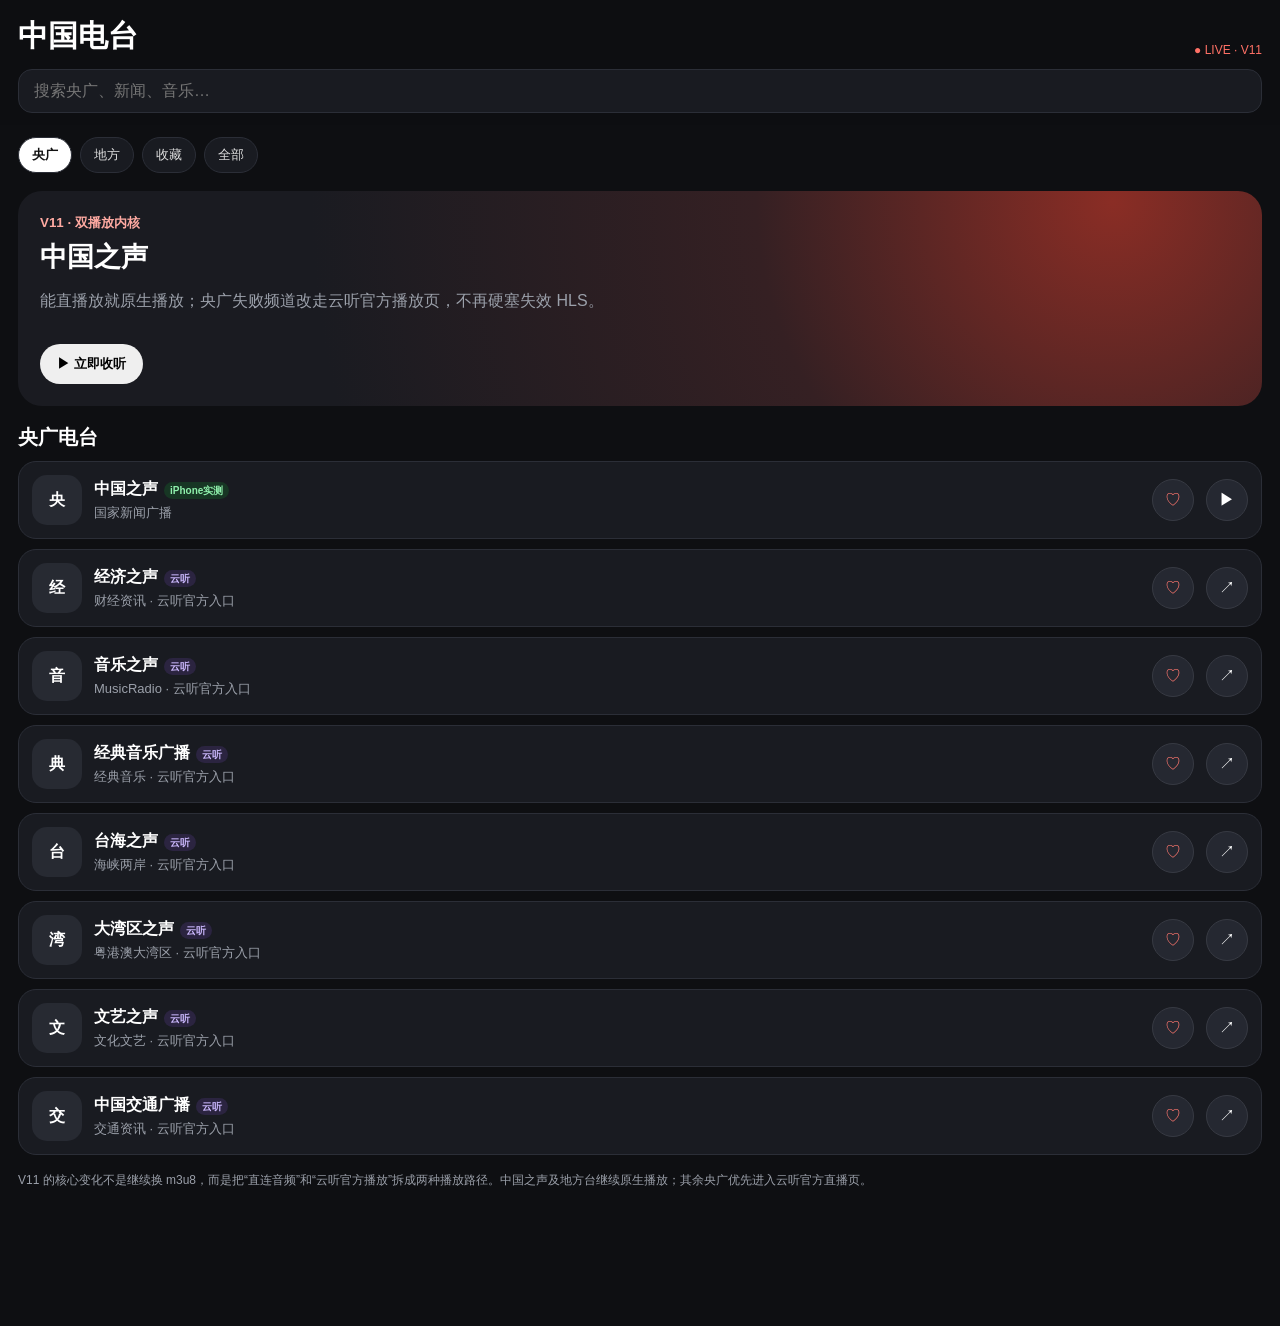
==== commit 2c4e2d81: "Rebuild V11 playback around native and Yunting routes" ====
--- a/index.html
+++ b/index.html
@@ -1,28 +1,16 @@
 <!doctype html>
-<html lang="zh-CN">
-<head>
-<meta charset="utf-8"><meta name="viewport" content="width=device-width,initial-scale=1,viewport-fit=cover"><meta name="theme-color" content="#0e0f12"><meta name="apple-mobile-web-app-capable" content="yes"><meta name="apple-mobile-web-app-title" content="中国电台"><link rel="manifest" href="manifest.webmanifest"><title>中国电台 V10</title>
-<style>:root{--bg:#0e0f12;--card:#191b21;--line:#2b2e37;--muted:#9ba0aa;--safe:env(safe-area-inset-bottom)}*{box-sizing:border-box}body{margin:0;background:var(--bg);color:#fff;font-family:-apple-system,BlinkMacSystemFont,"PingFang SC",sans-serif;padding-bottom:120px}header{position:sticky;top:0;z-index:5;padding:calc(16px + env(safe-area-inset-top)) 18px 12px;background:rgba(14,15,18,.95);backdrop-filter:blur(18px)}.top{display:flex;justify-content:space-between;align-items:end}.title{font-size:30px;font-weight:850}.live{font-size:12px;color:#ff7166}.search{margin-top:12px;background:var(--card);border:1px solid var(--line);border-radius:14px;padding:11px 13px}.search input{width:100%;border:0;outline:0;background:none;color:#fff;font-size:16px}.chips{display:flex;gap:8px;overflow:auto;padding:12px 18px 4px}.chip{border:1px solid var(--line);background:var(--card);color:#ddd;padding:8px 13px;border-radius:99px;white-space:nowrap}.chip.active{background:#fff;color:#111;font-weight:750}.hero{margin:14px 18px;padding:22px;border-radius:24px;background:radial-gradient(circle at 88% 5%,#8a2d25,#352023 32%,#1a1b21 72%)}.hero small{color:#ffaaa2;font-weight:700}.hero h2{font-size:27px;margin:7px 0 4px}.hero p{color:#b4b8c1;margin:0}.hero button{margin-top:16px;border:0;border-radius:99px;padding:11px 17px;font-weight:800}.section{padding:0 18px}.section h3{font-size:20px;margin:18px 0 10px}.grid{display:grid;gap:10px}.station{display:flex;align-items:center;gap:12px;background:var(--card);border:1px solid var(--line);border-radius:18px;padding:13px}.logo{width:50px;height:50px;border-radius:15px;background:#272a32;display:grid;place-items:center;font-weight:900;flex:none}.meta{flex:1;min-width:0}.name{font-weight:800}.desc{font-size:13px;color:var(--muted);margin-top:4px;white-space:nowrap;overflow:hidden;text-overflow:ellipsis}.round{width:40px;height:40px;border-radius:50%;border:1px solid #373a43;background:#252831;color:#fff;font-size:17px}.fav{color:#ff776e}.badge{font-size:10px;padding:3px 6px;border-radius:99px;background:#173624;color:#8ff0ac;margin-left:6px}.note{padding:16px 18px;color:#747985;font-size:12px;line-height:1.55}.player{position:fixed;left:12px;right:12px;bottom:calc(10px + var(--safe));z-index:20;background:rgba(29,31,37,.97);border:1px solid #3b3e47;border-radius:22px;padding:10px 12px;display:none;align-items:center;gap:10px;backdrop-filter:blur(22px)}.player.show{display:flex}.pmeta{flex:1;min-width:0}.pname{font-weight:800}.pstatus{font-size:12px;color:#aeb2bb;margin-top:3px}.pbtn{width:46px;height:46px;border:0;border-radius:50%;font-size:18px}.empty{text-align:center;color:#777;padding:30px}</style></head>
-<body><header><div class="top"><div class="title">中国电台</div><div class="live">● LIVE · V10</div></div><div class="search"><input id="search" placeholder="搜索央广、新闻、音乐…"></div></header><div class="chips" id="chips"></div><div class="hero"><small>中央广播电视总台 · 央广</small><h2>中国之声</h2><p>V10：央广 HTTPS 多线路自动切换</p><button id="heroPlay">▶ 立即收听</button></div><div class="section"><h3 id="sectionTitle">央广电台</h3><div class="grid" id="list"></div></div><div class="note">V10 使用 HTTPS 线路并自动换线；中国之声保留你已实测可播的 MP3 线路。部分央广 CDN 对网络区域和 Safari 兼容性较敏感，失败时会自动尝试下一条。</div><audio id="audio" playsinline preload="none"></audio><div class="player" id="player"><div class="logo" id="pLogo">央</div><div class="pmeta"><div class="pname" id="pName"></div><div class="pstatus" id="pStatus">准备播放</div></div><button class="pbtn" id="toggle">▶</button></div>
-<script>
+<html lang="zh-CN"><head><meta charset="utf-8"><meta name="viewport" content="width=device-width,initial-scale=1,viewport-fit=cover"><meta name="theme-color" content="#0e0f12"><meta name="apple-mobile-web-app-capable" content="yes"><meta name="apple-mobile-web-app-title" content="中国电台"><link rel="manifest" href="manifest.webmanifest"><title>中国电台 V11</title><style>:root{--bg:#0e0f12;--card:#191b21;--line:#2b2e37;--muted:#9ba0aa;--safe:env(safe-area-inset-bottom)}*{box-sizing:border-box}body{margin:0;background:var(--bg);color:#fff;font-family:-apple-system,BlinkMacSystemFont,"PingFang SC",sans-serif;padding-bottom:120px}header{position:sticky;top:0;z-index:5;padding:calc(16px + env(safe-area-inset-top)) 18px 12px;background:rgba(14,15,18,.95);backdrop-filter:blur(18px)}.top{display:flex;justify-content:space-between;align-items:end}.title{font-size:30px;font-weight:850}.live{font-size:12px;color:#ff7166}.search{margin-top:12px;background:var(--card);border:1px solid var(--line);border-radius:14px;padding:11px 13px}.search input{width:100%;border:0;outline:0;background:none;color:#fff;font-size:16px}.chips{display:flex;gap:8px;overflow:auto;padding:12px 18px 4px}.chip{border:1px solid var(--line);background:var(--card);color:#ddd;padding:8px 13px;border-radius:99px;white-space:nowrap}.chip.active{background:#fff;color:#111;font-weight:750}.hero{margin:14px 18px;padding:22px;border-radius:24px;background:radial-gradient(circle at 88% 5%,#8a2d25,#352023 32%,#1a1b21 72%)}.hero small{color:#ffaaa2;font-weight:700}.hero h2{font-size:27px;margin:7px 0 4px}.hero p,.desc,.note{color:var(--muted)}.hero button{margin-top:16px;border:0;border-radius:99px;padding:11px 17px;font-weight:800}.section{padding:0 18px}.section h3{font-size:20px;margin:18px 0 10px}.grid{display:grid;gap:10px}.station{display:flex;align-items:center;gap:12px;background:var(--card);border:1px solid var(--line);border-radius:18px;padding:13px}.logo{width:50px;height:50px;border-radius:15px;background:#272a32;display:grid;place-items:center;font-weight:900;flex:none}.meta{flex:1;min-width:0}.name{font-weight:800}.desc{font-size:13px;margin-top:4px;white-space:nowrap;overflow:hidden;text-overflow:ellipsis}.round{width:42px;height:42px;border-radius:50%;border:1px solid #373a43;background:#252831;color:#fff;font-size:16px}.fav{color:#ff776e}.badge{font-size:10px;padding:3px 6px;border-radius:99px;background:#173624;color:#8ff0ac;margin-left:6px}.badge.yt{background:#2b2440;color:#cdbaff}.note{padding:16px 18px;font-size:12px;line-height:1.55}.player{position:fixed;left:12px;right:12px;bottom:calc(10px + var(--safe));z-index:20;background:rgba(29,31,37,.97);border:1px solid #3b3e47;border-radius:22px;padding:10px 12px;display:none;align-items:center;gap:10px;backdrop-filter:blur(22px)}.player.show{display:flex}.pmeta{flex:1;min-width:0}.pname{font-weight:800}.pstatus{font-size:12px;color:#aeb2bb;margin-top:3px}.pbtn{width:46px;height:46px;border:0;border-radius:50%;font-size:18px}.empty{text-align:center;color:#777;padding:30px}</style></head><body><header><div class="top"><div class="title">中国电台</div><div class="live">● LIVE · V11</div></div><div class="search"><input id="search" placeholder="搜索央广、新闻、音乐…"></div></header><div class="chips" id="chips"></div><div class="hero"><small>V11 · 双播放内核</small><h2>中国之声</h2><p>能直播放就原生播放；央广失败频道改走云听官方播放页，不再硬塞失效 HLS。</p><button id="heroPlay">▶ 立即收听</button></div><div class="section"><h3 id="sectionTitle">央广电台</h3><div class="grid" id="list"></div></div><div class="note">V11 的核心变化不是继续换 m3u8，而是把“直连音频”和“云听官方播放”拆成两种播放路径。中国之声及地方台继续原生播放；其余央广优先进入云听官方直播页。</div><audio id="audio" playsinline preload="none"></audio><div class="player" id="player"><div class="logo" id="pLogo">央</div><div class="pmeta"><div class="pname" id="pName"></div><div class="pstatus" id="pStatus">准备播放</div></div><button class="pbtn" id="toggle">▶</button></div><script>
+const YT='https://www.radio.cn/pc-portal/erji/radioStation.html';
 const stations=[
-{id:'cnr1',name:'中国之声',tag:'央广',cat:'央广',desc:'国家新闻广播',logo:'央',tested:true,urls:['https://lhttp.qtfm.cn/live/15318317/64k.mp3','https://ngcdn001.cnr.cn/live/zgzs/index.m3u8']},
-{id:'cnr2',name:'经济之声',tag:'央广',cat:'央广',desc:'全国财经资讯广播',logo:'经',urls:['https://ngcdn002.cnr.cn/live/jjzs/index.m3u8']},
-{id:'cnr3',name:'音乐之声',tag:'央广',cat:'央广',desc:'MusicRadio 华语流行',logo:'音',urls:['https://ngcdn003.cnr.cn/live/yyzs/index.m3u8','https://ngcdn001.cnr.cn/live/yinyue/mp3/high.m3u8','https://ngcdn001.cnr.cn/live/yyzs/index.m3u8']},
-{id:'cnr4',name:'经典音乐广播',tag:'央广',cat:'央广',desc:'交响·民乐·经典流行',logo:'典',urls:['https://ngcdn004.cnr.cn/live/dszs/index.m3u8','https://ngcdn001.cnr.cn/live/jingdian/mp3/high.m3u8']},
-{id:'cnr5',name:'台海之声',tag:'央广',cat:'央广',desc:'面向海峡两岸',logo:'台',urls:['https://ngcdn005.cnr.cn/live/zhzs/index.m3u8']},
-{id:'cnr6',name:'神州之声',tag:'央广',cat:'央广',desc:'对台广播',logo:'神',urls:['https://ngcdn006.cnr.cn/live/szzs/index.m3u8']},
-{id:'cnr7',name:'大湾区之声',tag:'央广',cat:'央广',desc:'粤港澳大湾区',logo:'湾',urls:['https://ngcdn007.cnr.cn/live/hxzs/index.m3u8']},
-{id:'cnr8',name:'香港之声',tag:'央广',cat:'央广',desc:'面向香港地区',logo:'港',urls:['https://ngcdn008.cnr.cn/live/xgzs/index.m3u8']},
-{id:'cnr9',name:'民族之声',tag:'央广',cat:'央广',desc:'民族地区广播',logo:'民',urls:['https://ngcdn009.cnr.cn/live/mzzs/index.m3u8']},
-{id:'cnr10',name:'文艺之声',tag:'央广',cat:'央广',desc:'文化文艺娱乐',logo:'文',urls:['https://ngcdn010.cnr.cn/live/wyzs/index.m3u8']},
-{id:'cnr11',name:'老年之声',tag:'央广',cat:'央广',desc:'服务中老年听众',logo:'老',urls:['https://ngcdn011.cnr.cn/live/lnzs/index.m3u8']},
-{id:'cnr12',name:'藏语广播',tag:'央广',cat:'央广',desc:'藏语广播',logo:'藏',urls:['https://ngcdn012.cnr.cn/live/zygb/index.m3u8']},
-{id:'cnr13',name:'维吾尔语广播',tag:'央广',cat:'央广',desc:'维吾尔语广播',logo:'维',urls:['https://ngcdn013.cnr.cn/live/wygb/index.m3u8']},
-{id:'cnr14',name:'阅读之声',tag:'央广',cat:'央广',desc:'有声阅读',logo:'阅',urls:['https://ngcdn014.cnr.cn/live/ylgb/index.m3u8']},
-{id:'cnr16',name:'中国交通广播',tag:'央广',cat:'央广',desc:'全国交通资讯',logo:'交',urls:['https://ngcdn016.cnr.cn/live/gsgljtgb/index.m3u8']},
-{id:'cnr17',name:'中国乡村之声',tag:'央广',cat:'央广',desc:'三农与乡村',logo:'乡',urls:['https://ngcdn017.cnr.cn/live/xczs/index.m3u8']},
-{id:'bjnews',name:'北京新闻广播',tag:'北京',cat:'地方',desc:'北京新闻资讯',logo:'京',urls:['https://lhttp.qtfm.cn/live/339/64k.mp3']},{id:'bjmusic',name:'北京音乐广播',tag:'北京',cat:'地方',desc:'FM97.4',logo:'音',urls:['https://lhttp.qtfm.cn/live/332/64k.mp3']},{id:'gdnews',name:'广东新闻广播',tag:'广东',cat:'地方',desc:'广东新闻资讯',logo:'粤',urls:['https://lhttp.qtfm.cn/live/1254/64k.mp3']},{id:'gdmusic',name:'广东音乐之声',tag:'广东',cat:'地方',desc:'FM99.3',logo:'音',urls:['https://lhttp.qtfm.cn/live/1260/64k.mp3']},{id:'gdzj',name:'珠江经济台',tag:'广东',cat:'地方',desc:'财经生活资讯',logo:'财',urls:['https://lhttp.qtfm.cn/live/1259/64k.mp3']},{id:'jsmusic',name:'江苏经典流行音乐广播',tag:'江苏',cat:'地方',desc:'经典与流行音乐',logo:'苏',urls:['https://lhttp.qtfm.cn/live/4938/64k.mp3']},{id:'shclassic',name:'上海经典音乐广播',tag:'上海',cat:'地方',desc:'FM94.7',logo:'沪',urls:['https://lhttp-hw.qtfm.cn/live/267/64k.mp3']},{id:'cri905',name:'环球资讯广播',tag:'国际台',cat:'地方',desc:'CMG 环球资讯',logo:'环',urls:['https://sk.cri.cn/905.m3u8']}];
+{id:'cnr1',name:'中国之声',tag:'央广',cat:'央广',desc:'国家新闻广播',logo:'央',mode:'native',tested:true,urls:['https://lhttp.qtfm.cn/live/15318317/64k.mp3']},
+{id:'cnr2',name:'经济之声',tag:'央广',cat:'央广',desc:'财经资讯 · 云听官方入口',logo:'经',mode:'yunting',page:YT},
+{id:'cnr3',name:'音乐之声',tag:'央广',cat:'央广',desc:'MusicRadio · 云听官方入口',logo:'音',mode:'yunting',page:'https://ytweb.radio.cn/share/radioPlay?broadcastId=651'},
+{id:'cnr4',name:'经典音乐广播',tag:'央广',cat:'央广',desc:'经典音乐 · 云听官方入口',logo:'典',mode:'yunting',page:YT},
+{id:'cnr5',name:'台海之声',tag:'央广',cat:'央广',desc:'海峡两岸 · 云听官方入口',logo:'台',mode:'yunting',page:YT},
+{id:'cnr7',name:'大湾区之声',tag:'央广',cat:'央广',desc:'粤港澳大湾区 · 云听官方入口',logo:'湾',mode:'yunting',page:YT},
+{id:'cnr10',name:'文艺之声',tag:'央广',cat:'央广',desc:'文化文艺 · 云听官方入口',logo:'文',mode:'yunting',page:YT},
+{id:'cnr16',name:'中国交通广播',tag:'央广',cat:'央广',desc:'交通资讯 · 云听官方入口',logo:'交',mode:'yunting',page:YT},
+{id:'bjnews',name:'北京新闻广播',tag:'北京',cat:'地方',desc:'北京新闻资讯',logo:'京',mode:'native',urls:['https://lhttp.qtfm.cn/live/339/64k.mp3']},{id:'bjmusic',name:'北京音乐广播',tag:'北京',cat:'地方',desc:'FM97.4',logo:'音',mode:'native',urls:['https://lhttp.qtfm.cn/live/332/64k.mp3']},{id:'gdnews',name:'广东新闻广播',tag:'广东',cat:'地方',desc:'广东新闻资讯',logo:'粤',mode:'native',urls:['https://lhttp.qtfm.cn/live/1254/64k.mp3']},{id:'gdmusic',name:'广东音乐之声',tag:'广东',cat:'地方',desc:'FM99.3',logo:'音',mode:'native',urls:['https://lhttp.qtfm.cn/live/1260/64k.mp3']},{id:'gdzj',name:'珠江经济台',tag:'广东',cat:'地方',desc:'财经生活资讯',logo:'财',mode:'native',urls:['https://lhttp.qtfm.cn/live/1259/64k.mp3']},{id:'jsmusic',name:'江苏经典流行音乐广播',tag:'江苏',cat:'地方',desc:'经典与流行音乐',logo:'苏',mode:'native',urls:['https://lhttp.qtfm.cn/live/4938/64k.mp3']},{id:'shclassic',name:'上海经典音乐广播',tag:'上海',cat:'地方',desc:'FM94.7',logo:'沪',mode:'native',urls:['https://lhttp-hw.qtfm.cn/live/267/64k.mp3']},{id:'cri905',name:'环球资讯广播',tag:'国际台',cat:'地方',desc:'CMG 环球资讯',logo:'环',mode:'native',urls:['https://sk.cri.cn/905.m3u8']}];
 const $=x=>document.getElementById(x),audio=$('audio'),list=$('list'),chips=$('chips'),search=$('search'),player=$('player'),pName=$('pName'),pStatus=$('pStatus'),pLogo=$('pLogo'),toggle=$('toggle');let cat='央广',current=null,urlIndex=0,token=0;let favs=new Set(JSON.parse(localStorage.getItem('radio-favs')||'[]'));const cats=['央广','地方','收藏','全部'];
-function renderChips(){chips.innerHTML=cats.map(x=>`<button class="chip ${cat===x?'active':''}" data-c="${x}">${x}</button>`).join('');chips.querySelectorAll('button').forEach(b=>b.onclick=()=>{cat=b.dataset.c;renderChips();render()})}function filtered(){let q=search.value.trim();return stations.filter(s=>(cat==='全部'||s.cat===cat||(cat==='收藏'&&favs.has(s.id)))&&(!q||(s.name+s.desc+s.tag).includes(q)))}function render(){let a=filtered();$('sectionTitle').textContent=cat==='央广'?'央广电台':cat;list.innerHTML=a.length?a.map(s=>`<div class="station"><div class="logo">${s.logo}</div><div class="meta"><div class="name">${s.name}${s.tested?'<span class="badge">iPhone实测</span>':''}</div><div class="desc">${s.desc} · ${s.tag}</div></div><button class="round fav" data-f="${s.id}">${favs.has(s.id)?'♥':'♡'}</button><button class="round" data-p="${s.id}">▶</button></div>`).join(''):'<div class="empty">没有找到电台</div>';list.querySelectorAll('[data-p]').forEach(b=>b.onclick=()=>play(stations.find(s=>s.id===b.dataset.p)));list.querySelectorAll('[data-f]').forEach(b=>b.onclick=()=>{let id=b.dataset.f;favs.has(id)?favs.delete(id):favs.add(id);localStorage.setItem('radio-favs',JSON.stringify([...favs]));render()})}function play(s){current=s;urlIndex=0;token++;player.classList.add('show');pName.textContent=s.name;pLogo.textContent=s.logo;tryUrl(token)}function tryUrl(t){if(t!==token||!current)return;if(urlIndex>=current.urls.length){pStatus.textContent='线路暂不可用';toggle.textContent='▶';return}let i=urlIndex,u=current.urls[i],done=false;pStatus.textContent=`连接线路 ${i+1}/${current.urls.length}…`;audio.pause();audio.removeAttribute('src');audio.load();audio.src=u;let timer=setTimeout(next,10000);function next(){if(done||t!==token)return;done=true;clearTimeout(timer);urlIndex++;tryUrl(t)}audio.onerror=next;audio.onplaying=()=>{if(t!==token)return;done=true;clearTimeout(timer);pStatus.textContent=`正在直播 · 线路 ${i+1}/${current.urls.length}`;toggle.textContent='❚❚';if('mediaSession'in navigator)navigator.mediaSession.metadata=new MediaMetadata({title:current.name,artist:current.desc,album:'中国电台 · LIVE'})};let p=audio.play();if(p?.catch)p.catch(next)}toggle.onclick=()=>{if(!current)return;if(audio.paused)audio.play().then(()=>toggle.textContent='❚❚').catch(()=>{urlIndex++;tryUrl(token)});else{audio.pause();toggle.textContent='▶';pStatus.textContent='已暂停'}};$('heroPlay').onclick=()=>play(stations[0]);search.oninput=render;renderChips();render();if('serviceWorker'in navigator)navigator.serviceWorker.register('./sw.js');
-</script></body></html>+function renderChips(){chips.innerHTML=cats.map(x=>`<button class="chip ${cat===x?'active':''}" data-c="${x}">${x}</button>`).join('');chips.querySelectorAll('button').forEach(b=>b.onclick=()=>{cat=b.dataset.c;renderChips();render()})}function filtered(){let q=search.value.trim();return stations.filter(s=>(cat==='全部'||s.cat===cat||(cat==='收藏'&&favs.has(s.id)))&&(!q||(s.name+s.desc+s.tag).includes(q)))}function render(){let a=filtered();$('sectionTitle').textContent=cat==='央广'?'央广电台':cat;list.innerHTML=a.length?a.map(s=>`<div class="station"><div class="logo">${s.logo}</div><div class="meta"><div class="name">${s.name}${s.tested?'<span class="badge">iPhone实测</span>':s.mode==='yunting'?'<span class="badge yt">云听</span>':''}</div><div class="desc">${s.desc}</div></div><button class="round fav" data-f="${s.id}">${favs.has(s.id)?'♥':'♡'}</button><button class="round" data-p="${s.id}">${s.mode==='yunting'?'↗':'▶'}</button></div>`).join(''):'<div class="empty">没有找到电台</div>';list.querySelectorAll('[data-p]').forEach(b=>b.onclick=()=>play(stations.find(s=>s.id===b.dataset.p)));list.querySelectorAll('[data-f]').forEach(b=>b.onclick=()=>{let id=b.dataset.f;favs.has(id)?favs.delete(id):favs.add(id);localStorage.setItem('radio-favs',JSON.stringify([...favs]));render()})}
+function play(s){if(s.mode==='yunting'){audio.pause();window.location.href=s.page;return}current=s;urlIndex=0;token++;player.classList.add('show');pName.textContent=s.name;pLogo.textContent=s.logo;tryUrl(token)}function tryUrl(t){if(t!==token||!current)return;if(urlIndex>=current.urls.length){pStatus.textContent='线路暂不可用';toggle.textContent='▶';return}let i=urlIndex,u=current.urls[i],done=false;pStatus.textContent=`连接线路 ${i+1}/${current.urls.length}…`;audio.pause();audio.removeAttribute('src');audio.load();audio.src=u;let timer=setTimeout(next,10000);function next(){if(done||t!==token)return;done=true;clearTimeout(timer);urlIndex++;tryUrl(t)}audio.onerror=next;audio.onplaying=()=>{if(t!==token)return;done=true;clearTimeout(timer);pStatus.textContent=`正在直播 · 线路 ${i+1}/${current.urls.length}`;toggle.textContent='❚❚';if('mediaSession'in navigator)navigator.mediaSession.metadata=new MediaMetadata({title:current.name,artist:current.desc,album:'中国电台 · LIVE'})};let p=audio.play();if(p?.catch)p.catch(next)}toggle.onclick=()=>{if(!current)return;if(audio.paused)audio.play().then(()=>toggle.textContent='❚❚').catch(()=>{urlIndex++;tryUrl(token)});else{audio.pause();toggle.textContent='▶';pStatus.textContent='已暂停'}};$('heroPlay').onclick=()=>play(stations[0]);search.oninput=render;renderChips();render();if('serviceWorker'in navigator)navigator.serviceWorker.register('./sw.js');</script></body></html>
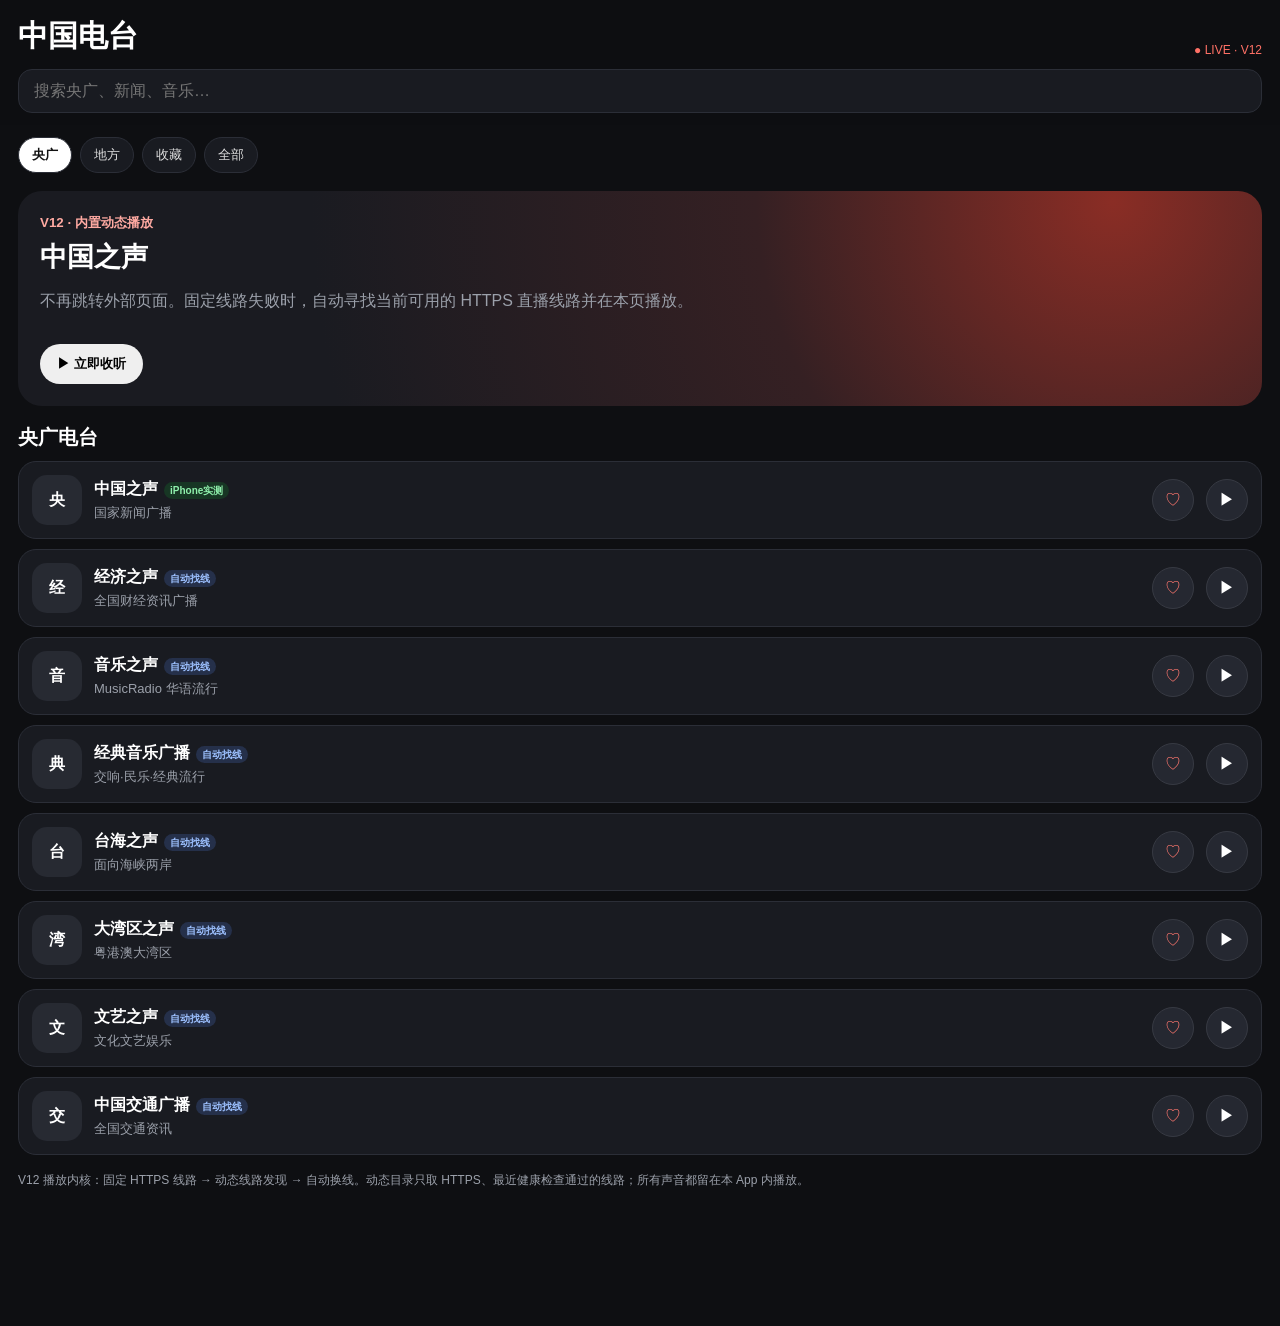
==== commit 1c5bc507: "Build V12 in-app dynamic playback engine" ====
--- a/index.html
+++ b/index.html
@@ -1,16 +1,29 @@
 <!doctype html>
-<html lang="zh-CN"><head><meta charset="utf-8"><meta name="viewport" content="width=device-width,initial-scale=1,viewport-fit=cover"><meta name="theme-color" content="#0e0f12"><meta name="apple-mobile-web-app-capable" content="yes"><meta name="apple-mobile-web-app-title" content="中国电台"><link rel="manifest" href="manifest.webmanifest"><title>中国电台 V11</title><style>:root{--bg:#0e0f12;--card:#191b21;--line:#2b2e37;--muted:#9ba0aa;--safe:env(safe-area-inset-bottom)}*{box-sizing:border-box}body{margin:0;background:var(--bg);color:#fff;font-family:-apple-system,BlinkMacSystemFont,"PingFang SC",sans-serif;padding-bottom:120px}header{position:sticky;top:0;z-index:5;padding:calc(16px + env(safe-area-inset-top)) 18px 12px;background:rgba(14,15,18,.95);backdrop-filter:blur(18px)}.top{display:flex;justify-content:space-between;align-items:end}.title{font-size:30px;font-weight:850}.live{font-size:12px;color:#ff7166}.search{margin-top:12px;background:var(--card);border:1px solid var(--line);border-radius:14px;padding:11px 13px}.search input{width:100%;border:0;outline:0;background:none;color:#fff;font-size:16px}.chips{display:flex;gap:8px;overflow:auto;padding:12px 18px 4px}.chip{border:1px solid var(--line);background:var(--card);color:#ddd;padding:8px 13px;border-radius:99px;white-space:nowrap}.chip.active{background:#fff;color:#111;font-weight:750}.hero{margin:14px 18px;padding:22px;border-radius:24px;background:radial-gradient(circle at 88% 5%,#8a2d25,#352023 32%,#1a1b21 72%)}.hero small{color:#ffaaa2;font-weight:700}.hero h2{font-size:27px;margin:7px 0 4px}.hero p,.desc,.note{color:var(--muted)}.hero button{margin-top:16px;border:0;border-radius:99px;padding:11px 17px;font-weight:800}.section{padding:0 18px}.section h3{font-size:20px;margin:18px 0 10px}.grid{display:grid;gap:10px}.station{display:flex;align-items:center;gap:12px;background:var(--card);border:1px solid var(--line);border-radius:18px;padding:13px}.logo{width:50px;height:50px;border-radius:15px;background:#272a32;display:grid;place-items:center;font-weight:900;flex:none}.meta{flex:1;min-width:0}.name{font-weight:800}.desc{font-size:13px;margin-top:4px;white-space:nowrap;overflow:hidden;text-overflow:ellipsis}.round{width:42px;height:42px;border-radius:50%;border:1px solid #373a43;background:#252831;color:#fff;font-size:16px}.fav{color:#ff776e}.badge{font-size:10px;padding:3px 6px;border-radius:99px;background:#173624;color:#8ff0ac;margin-left:6px}.badge.yt{background:#2b2440;color:#cdbaff}.note{padding:16px 18px;font-size:12px;line-height:1.55}.player{position:fixed;left:12px;right:12px;bottom:calc(10px + var(--safe));z-index:20;background:rgba(29,31,37,.97);border:1px solid #3b3e47;border-radius:22px;padding:10px 12px;display:none;align-items:center;gap:10px;backdrop-filter:blur(22px)}.player.show{display:flex}.pmeta{flex:1;min-width:0}.pname{font-weight:800}.pstatus{font-size:12px;color:#aeb2bb;margin-top:3px}.pbtn{width:46px;height:46px;border:0;border-radius:50%;font-size:18px}.empty{text-align:center;color:#777;padding:30px}</style></head><body><header><div class="top"><div class="title">中国电台</div><div class="live">● LIVE · V11</div></div><div class="search"><input id="search" placeholder="搜索央广、新闻、音乐…"></div></header><div class="chips" id="chips"></div><div class="hero"><small>V11 · 双播放内核</small><h2>中国之声</h2><p>能直播放就原生播放；央广失败频道改走云听官方播放页，不再硬塞失效 HLS。</p><button id="heroPlay">▶ 立即收听</button></div><div class="section"><h3 id="sectionTitle">央广电台</h3><div class="grid" id="list"></div></div><div class="note">V11 的核心变化不是继续换 m3u8，而是把“直连音频”和“云听官方播放”拆成两种播放路径。中国之声及地方台继续原生播放；其余央广优先进入云听官方直播页。</div><audio id="audio" playsinline preload="none"></audio><div class="player" id="player"><div class="logo" id="pLogo">央</div><div class="pmeta"><div class="pname" id="pName"></div><div class="pstatus" id="pStatus">准备播放</div></div><button class="pbtn" id="toggle">▶</button></div><script>
-const YT='https://www.radio.cn/pc-portal/erji/radioStation.html';
+<html lang="zh-CN"><head><meta charset="utf-8"><meta name="viewport" content="width=device-width,initial-scale=1,viewport-fit=cover"><meta name="theme-color" content="#0e0f12"><meta name="apple-mobile-web-app-capable" content="yes"><meta name="apple-mobile-web-app-title" content="中国电台"><link rel="manifest" href="manifest.webmanifest"><title>中国电台 V12</title><style>:root{--bg:#0e0f12;--card:#191b21;--line:#2b2e37;--muted:#9ba0aa;--safe:env(safe-area-inset-bottom)}*{box-sizing:border-box}body{margin:0;background:var(--bg);color:#fff;font-family:-apple-system,BlinkMacSystemFont,"PingFang SC",sans-serif;padding-bottom:120px}header{position:sticky;top:0;z-index:5;padding:calc(16px + env(safe-area-inset-top)) 18px 12px;background:rgba(14,15,18,.95);backdrop-filter:blur(18px)}.top{display:flex;justify-content:space-between;align-items:end}.title{font-size:30px;font-weight:850}.live{font-size:12px;color:#ff7166}.search{margin-top:12px;background:var(--card);border:1px solid var(--line);border-radius:14px;padding:11px 13px}.search input{width:100%;border:0;outline:0;background:none;color:#fff;font-size:16px}.chips{display:flex;gap:8px;overflow:auto;padding:12px 18px 4px}.chip{border:1px solid var(--line);background:var(--card);color:#ddd;padding:8px 13px;border-radius:99px;white-space:nowrap}.chip.active{background:#fff;color:#111;font-weight:750}.hero{margin:14px 18px;padding:22px;border-radius:24px;background:radial-gradient(circle at 88% 5%,#8a2d25,#352023 32%,#1a1b21 72%)}.hero small{color:#ffaaa2;font-weight:700}.hero h2{font-size:27px;margin:7px 0 4px}.hero p,.desc,.note{color:var(--muted)}.hero button{margin-top:16px;border:0;border-radius:99px;padding:11px 17px;font-weight:800}.section{padding:0 18px}.section h3{font-size:20px;margin:18px 0 10px}.grid{display:grid;gap:10px}.station{display:flex;align-items:center;gap:12px;background:var(--card);border:1px solid var(--line);border-radius:18px;padding:13px}.logo{width:50px;height:50px;border-radius:15px;background:#272a32;display:grid;place-items:center;font-weight:900;flex:none}.meta{flex:1;min-width:0}.name{font-weight:800}.desc{font-size:13px;margin-top:4px;white-space:nowrap;overflow:hidden;text-overflow:ellipsis}.round{width:42px;height:42px;border-radius:50%;border:1px solid #373a43;background:#252831;color:#fff;font-size:16px}.fav{color:#ff776e}.badge{font-size:10px;padding:3px 6px;border-radius:99px;background:#173624;color:#8ff0ac;margin-left:6px}.badge.auto{background:#25304a;color:#9dc1ff}.note{padding:16px 18px;font-size:12px;line-height:1.55}.player{position:fixed;left:12px;right:12px;bottom:calc(10px + var(--safe));z-index:20;background:rgba(29,31,37,.97);border:1px solid #3b3e47;border-radius:22px;padding:10px 12px;display:none;align-items:center;gap:10px;backdrop-filter:blur(22px)}.player.show{display:flex}.pmeta{flex:1;min-width:0}.pname{font-weight:800}.pstatus{font-size:12px;color:#aeb2bb;margin-top:3px}.pbtn{width:46px;height:46px;border:0;border-radius:50%;font-size:18px}.empty{text-align:center;color:#777;padding:30px}</style></head><body><header><div class="top"><div class="title">中国电台</div><div class="live">● LIVE · V12</div></div><div class="search"><input id="search" placeholder="搜索央广、新闻、音乐…"></div></header><div class="chips" id="chips"></div><div class="hero"><small>V12 · 内置动态播放</small><h2>中国之声</h2><p>不再跳转外部页面。固定线路失败时，自动寻找当前可用的 HTTPS 直播线路并在本页播放。</p><button id="heroPlay">▶ 立即收听</button></div><div class="section"><h3 id="sectionTitle">央广电台</h3><div class="grid" id="list"></div></div><div class="note">V12 播放内核：固定 HTTPS 线路 → 动态线路发现 → 自动换线。动态目录只取 HTTPS、最近健康检查通过的线路；所有声音都留在本 App 内播放。</div><audio id="audio" playsinline preload="none"></audio><div class="player" id="player"><div class="logo" id="pLogo">央</div><div class="pmeta"><div class="pname" id="pName"></div><div class="pstatus" id="pStatus">准备播放</div></div><button class="pbtn" id="toggle">▶</button></div><script>
+const API_SERVERS=['https://de1.api.radio-browser.info','https://nl1.api.radio-browser.info','https://at1.api.radio-browser.info'];
 const stations=[
-{id:'cnr1',name:'中国之声',tag:'央广',cat:'央广',desc:'国家新闻广播',logo:'央',mode:'native',tested:true,urls:['https://lhttp.qtfm.cn/live/15318317/64k.mp3']},
-{id:'cnr2',name:'经济之声',tag:'央广',cat:'央广',desc:'财经资讯 · 云听官方入口',logo:'经',mode:'yunting',page:YT},
-{id:'cnr3',name:'音乐之声',tag:'央广',cat:'央广',desc:'MusicRadio · 云听官方入口',logo:'音',mode:'yunting',page:'https://ytweb.radio.cn/share/radioPlay?broadcastId=651'},
-{id:'cnr4',name:'经典音乐广播',tag:'央广',cat:'央广',desc:'经典音乐 · 云听官方入口',logo:'典',mode:'yunting',page:YT},
-{id:'cnr5',name:'台海之声',tag:'央广',cat:'央广',desc:'海峡两岸 · 云听官方入口',logo:'台',mode:'yunting',page:YT},
-{id:'cnr7',name:'大湾区之声',tag:'央广',cat:'央广',desc:'粤港澳大湾区 · 云听官方入口',logo:'湾',mode:'yunting',page:YT},
-{id:'cnr10',name:'文艺之声',tag:'央广',cat:'央广',desc:'文化文艺 · 云听官方入口',logo:'文',mode:'yunting',page:YT},
-{id:'cnr16',name:'中国交通广播',tag:'央广',cat:'央广',desc:'交通资讯 · 云听官方入口',logo:'交',mode:'yunting',page:YT},
-{id:'bjnews',name:'北京新闻广播',tag:'北京',cat:'地方',desc:'北京新闻资讯',logo:'京',mode:'native',urls:['https://lhttp.qtfm.cn/live/339/64k.mp3']},{id:'bjmusic',name:'北京音乐广播',tag:'北京',cat:'地方',desc:'FM97.4',logo:'音',mode:'native',urls:['https://lhttp.qtfm.cn/live/332/64k.mp3']},{id:'gdnews',name:'广东新闻广播',tag:'广东',cat:'地方',desc:'广东新闻资讯',logo:'粤',mode:'native',urls:['https://lhttp.qtfm.cn/live/1254/64k.mp3']},{id:'gdmusic',name:'广东音乐之声',tag:'广东',cat:'地方',desc:'FM99.3',logo:'音',mode:'native',urls:['https://lhttp.qtfm.cn/live/1260/64k.mp3']},{id:'gdzj',name:'珠江经济台',tag:'广东',cat:'地方',desc:'财经生活资讯',logo:'财',mode:'native',urls:['https://lhttp.qtfm.cn/live/1259/64k.mp3']},{id:'jsmusic',name:'江苏经典流行音乐广播',tag:'江苏',cat:'地方',desc:'经典与流行音乐',logo:'苏',mode:'native',urls:['https://lhttp.qtfm.cn/live/4938/64k.mp3']},{id:'shclassic',name:'上海经典音乐广播',tag:'上海',cat:'地方',desc:'FM94.7',logo:'沪',mode:'native',urls:['https://lhttp-hw.qtfm.cn/live/267/64k.mp3']},{id:'cri905',name:'环球资讯广播',tag:'国际台',cat:'地方',desc:'CMG 环球资讯',logo:'环',mode:'native',urls:['https://sk.cri.cn/905.m3u8']}];
-const $=x=>document.getElementById(x),audio=$('audio'),list=$('list'),chips=$('chips'),search=$('search'),player=$('player'),pName=$('pName'),pStatus=$('pStatus'),pLogo=$('pLogo'),toggle=$('toggle');let cat='央广',current=null,urlIndex=0,token=0;let favs=new Set(JSON.parse(localStorage.getItem('radio-favs')||'[]'));const cats=['央广','地方','收藏','全部'];
-function renderChips(){chips.innerHTML=cats.map(x=>`<button class="chip ${cat===x?'active':''}" data-c="${x}">${x}</button>`).join('');chips.querySelectorAll('button').forEach(b=>b.onclick=()=>{cat=b.dataset.c;renderChips();render()})}function filtered(){let q=search.value.trim();return stations.filter(s=>(cat==='全部'||s.cat===cat||(cat==='收藏'&&favs.has(s.id)))&&(!q||(s.name+s.desc+s.tag).includes(q)))}function render(){let a=filtered();$('sectionTitle').textContent=cat==='央广'?'央广电台':cat;list.innerHTML=a.length?a.map(s=>`<div class="station"><div class="logo">${s.logo}</div><div class="meta"><div class="name">${s.name}${s.tested?'<span class="badge">iPhone实测</span>':s.mode==='yunting'?'<span class="badge yt">云听</span>':''}</div><div class="desc">${s.desc}</div></div><button class="round fav" data-f="${s.id}">${favs.has(s.id)?'♥':'♡'}</button><button class="round" data-p="${s.id}">${s.mode==='yunting'?'↗':'▶'}</button></div>`).join(''):'<div class="empty">没有找到电台</div>';list.querySelectorAll('[data-p]').forEach(b=>b.onclick=()=>play(stations.find(s=>s.id===b.dataset.p)));list.querySelectorAll('[data-f]').forEach(b=>b.onclick=()=>{let id=b.dataset.f;favs.has(id)?favs.delete(id):favs.add(id);localStorage.setItem('radio-favs',JSON.stringify([...favs]));render()})}
-function play(s){if(s.mode==='yunting'){audio.pause();window.location.href=s.page;return}current=s;urlIndex=0;token++;player.classList.add('show');pName.textContent=s.name;pLogo.textContent=s.logo;tryUrl(token)}function tryUrl(t){if(t!==token||!current)return;if(urlIndex>=current.urls.length){pStatus.textContent='线路暂不可用';toggle.textContent='▶';return}let i=urlIndex,u=current.urls[i],done=false;pStatus.textContent=`连接线路 ${i+1}/${current.urls.length}…`;audio.pause();audio.removeAttribute('src');audio.load();audio.src=u;let timer=setTimeout(next,10000);function next(){if(done||t!==token)return;done=true;clearTimeout(timer);urlIndex++;tryUrl(t)}audio.onerror=next;audio.onplaying=()=>{if(t!==token)return;done=true;clearTimeout(timer);pStatus.textContent=`正在直播 · 线路 ${i+1}/${current.urls.length}`;toggle.textContent='❚❚';if('mediaSession'in navigator)navigator.mediaSession.metadata=new MediaMetadata({title:current.name,artist:current.desc,album:'中国电台 · LIVE'})};let p=audio.play();if(p?.catch)p.catch(next)}toggle.onclick=()=>{if(!current)return;if(audio.paused)audio.play().then(()=>toggle.textContent='❚❚').catch(()=>{urlIndex++;tryUrl(token)});else{audio.pause();toggle.textContent='▶';pStatus.textContent='已暂停'}};$('heroPlay').onclick=()=>play(stations[0]);search.oninput=render;renderChips();render();if('serviceWorker'in navigator)navigator.serviceWorker.register('./sw.js');</script></body></html>+{id:'cnr1',name:'中国之声',query:'中国之声',tag:'央广',cat:'央广',desc:'国家新闻广播',logo:'央',tested:true,urls:['https://lhttp.qtfm.cn/live/15318317/64k.mp3']},
+{id:'cnr2',name:'经济之声',query:'经济之声',tag:'央广',cat:'央广',desc:'全国财经资讯广播',logo:'经',urls:[]},
+{id:'cnr3',name:'音乐之声',query:'音乐之声',tag:'央广',cat:'央广',desc:'MusicRadio 华语流行',logo:'音',urls:[]},
+{id:'cnr4',name:'经典音乐广播',query:'经典音乐',tag:'央广',cat:'央广',desc:'交响·民乐·经典流行',logo:'典',urls:[]},
+{id:'cnr5',name:'台海之声',query:'台海之声',tag:'央广',cat:'央广',desc:'面向海峡两岸',logo:'台',urls:[]},
+{id:'cnr7',name:'大湾区之声',query:'大湾区之声',tag:'央广',cat:'央广',desc:'粤港澳大湾区',logo:'湾',urls:[]},
+{id:'cnr10',name:'文艺之声',query:'文艺之声',tag:'央广',cat:'央广',desc:'文化文艺娱乐',logo:'文',urls:[]},
+{id:'cnr16',name:'中国交通广播',query:'中国交通广播',tag:'央广',cat:'央广',desc:'全国交通资讯',logo:'交',urls:[]},
+{id:'bjnews',name:'北京新闻广播',query:'北京新闻广播',tag:'北京',cat:'地方',desc:'北京新闻资讯',logo:'京',urls:['https://lhttp.qtfm.cn/live/339/64k.mp3']},
+{id:'bjmusic',name:'北京音乐广播',query:'北京音乐广播',tag:'北京',cat:'地方',desc:'FM97.4',logo:'音',urls:['https://lhttp.qtfm.cn/live/332/64k.mp3']},
+{id:'gdnews',name:'广东新闻广播',query:'广东新闻广播',tag:'广东',cat:'地方',desc:'广东新闻资讯',logo:'粤',urls:['https://lhttp.qtfm.cn/live/1254/64k.mp3']},
+{id:'gdmusic',name:'广东音乐之声',query:'广东音乐之声',tag:'广东',cat:'地方',desc:'FM99.3',logo:'音',urls:['https://lhttp.qtfm.cn/live/1260/64k.mp3']},
+{id:'gdzj',name:'珠江经济台',query:'珠江经济台',tag:'广东',cat:'地方',desc:'财经生活资讯',logo:'财',urls:['https://lhttp.qtfm.cn/live/1259/64k.mp3']},
+{id:'jsmusic',name:'江苏经典流行音乐广播',query:'江苏经典流行',tag:'江苏',cat:'地方',desc:'经典与流行音乐',logo:'苏',urls:['https://lhttp.qtfm.cn/live/4938/64k.mp3']},
+{id:'shclassic',name:'上海经典音乐广播',query:'上海经典音乐',tag:'上海',cat:'地方',desc:'FM94.7',logo:'沪',urls:['https://lhttp-hw.qtfm.cn/live/267/64k.mp3']},
+{id:'cri905',name:'环球资讯广播',query:'环球资讯广播',tag:'国际台',cat:'地方',desc:'CMG 环球资讯',logo:'环',urls:['https://sk.cri.cn/905.m3u8']}
+];
+const $=x=>document.getElementById(x),audio=$('audio'),list=$('list'),chips=$('chips'),search=$('search'),player=$('player'),pName=$('pName'),pStatus=$('pStatus'),pLogo=$('pLogo'),toggle=$('toggle');let cat='央广',current=null,urlIndex=0,token=0,playUrls=[];let favs=new Set(JSON.parse(localStorage.getItem('radio-favs')||'[]'));const cats=['央广','地方','收藏','全部'];
+function renderChips(){chips.innerHTML=cats.map(x=>`<button class="chip ${cat===x?'active':''}" data-c="${x}">${x}</button>`).join('');chips.querySelectorAll('button').forEach(b=>b.onclick=()=>{cat=b.dataset.c;renderChips();render()})}
+function filtered(){let q=search.value.trim();return stations.filter(s=>(cat==='全部'||s.cat===cat||(cat==='收藏'&&favs.has(s.id)))&&(!q||(s.name+s.desc+s.tag).includes(q)))}
+function render(){let a=filtered();$('sectionTitle').textContent=cat==='央广'?'央广电台':cat;list.innerHTML=a.length?a.map(s=>`<div class="station"><div class="logo">${s.logo}</div><div class="meta"><div class="name">${s.name}${s.tested?'<span class="badge">iPhone实测</span>':'<span class="badge auto">自动找线</span>'}</div><div class="desc">${s.desc}</div></div><button class="round fav" data-f="${s.id}">${favs.has(s.id)?'♥':'♡'}</button><button class="round" data-p="${s.id}">▶</button></div>`).join(''):'<div class="empty">没有找到电台</div>';list.querySelectorAll('[data-p]').forEach(b=>b.onclick=()=>play(stations.find(s=>s.id===b.dataset.p)));list.querySelectorAll('[data-f]').forEach(b=>b.onclick=()=>{let id=b.dataset.f;favs.has(id)?favs.delete(id):favs.add(id);localStorage.setItem('radio-favs',JSON.stringify([...favs]));render()})}
+async function discover(s,t){pStatus.textContent='正在寻找可用 HTTPS 线路…';for(const base of API_SERVERS){try{const u=base+'/json/stations/search?name='+encodeURIComponent(s.query)+'&countrycode=CN&is_https=true&hidebroken=true&order=lastchecktime&reverse=true&limit=12';const r=await fetch(u,{cache:'no-store'});if(!r.ok)continue;const data=await r.json();if(t!==token)return[];let found=data.filter(x=>x.lastcheckok===1||x.lastcheckok===true).map(x=>x.url_resolved||x.url).filter(x=>typeof x==='string'&&x.startsWith('https://'));return [...new Set(found)]}catch(e){}}return[]}
+async function play(s){current=s;token++;const t=token;urlIndex=0;playUrls=[...(s.urls||[])];player.classList.add('show');pName.textContent=s.name;pLogo.textContent=s.logo;audio.pause();if(!playUrls.length){playUrls=await discover(s,t)}if(t!==token)return;if(!playUrls.length){pStatus.textContent='暂未找到可用 HTTPS 线路';toggle.textContent='▶';return}tryUrl(t)}
+async function tryUrl(t){if(t!==token||!current)return;if(urlIndex>=playUrls.length){const extra=await discover(current,t);if(t!==token)return;const old=new Set(playUrls);extra.forEach(x=>{if(!old.has(x))playUrls.push(x)});if(urlIndex>=playUrls.length){pStatus.textContent='线路暂不可用';toggle.textContent='▶';return}}let i=urlIndex,u=playUrls[i],done=false;pStatus.textContent=`连接线路 ${i+1}/${playUrls.length}…`;audio.pause();audio.removeAttribute('src');audio.load();audio.src=u;let timer=setTimeout(next,9000);function next(){if(done||t!==token)return;done=true;clearTimeout(timer);urlIndex++;tryUrl(t)}audio.onerror=next;audio.onstalled=()=>{};audio.onplaying=()=>{if(t!==token)return;done=true;clearTimeout(timer);pStatus.textContent=`正在直播 · 线路 ${i+1}`;toggle.textContent='❚❚';if('mediaSession'in navigator)navigator.mediaSession.metadata=new MediaMetadata({title:current.name,artist:current.desc,album:'中国电台 · LIVE'})};let p=audio.play();if(p?.catch)p.catch(next)}
+toggle.onclick=()=>{if(!current)return;if(audio.paused)audio.play().then(()=>toggle.textContent='❚❚').catch(()=>{urlIndex++;tryUrl(token)});else{audio.pause();toggle.textContent='▶';pStatus.textContent='已暂停'}};$('heroPlay').onclick=()=>play(stations[0]);search.oninput=render;renderChips();render();if('serviceWorker'in navigator)navigator.serviceWorker.register('./sw.js');</script></body></html>
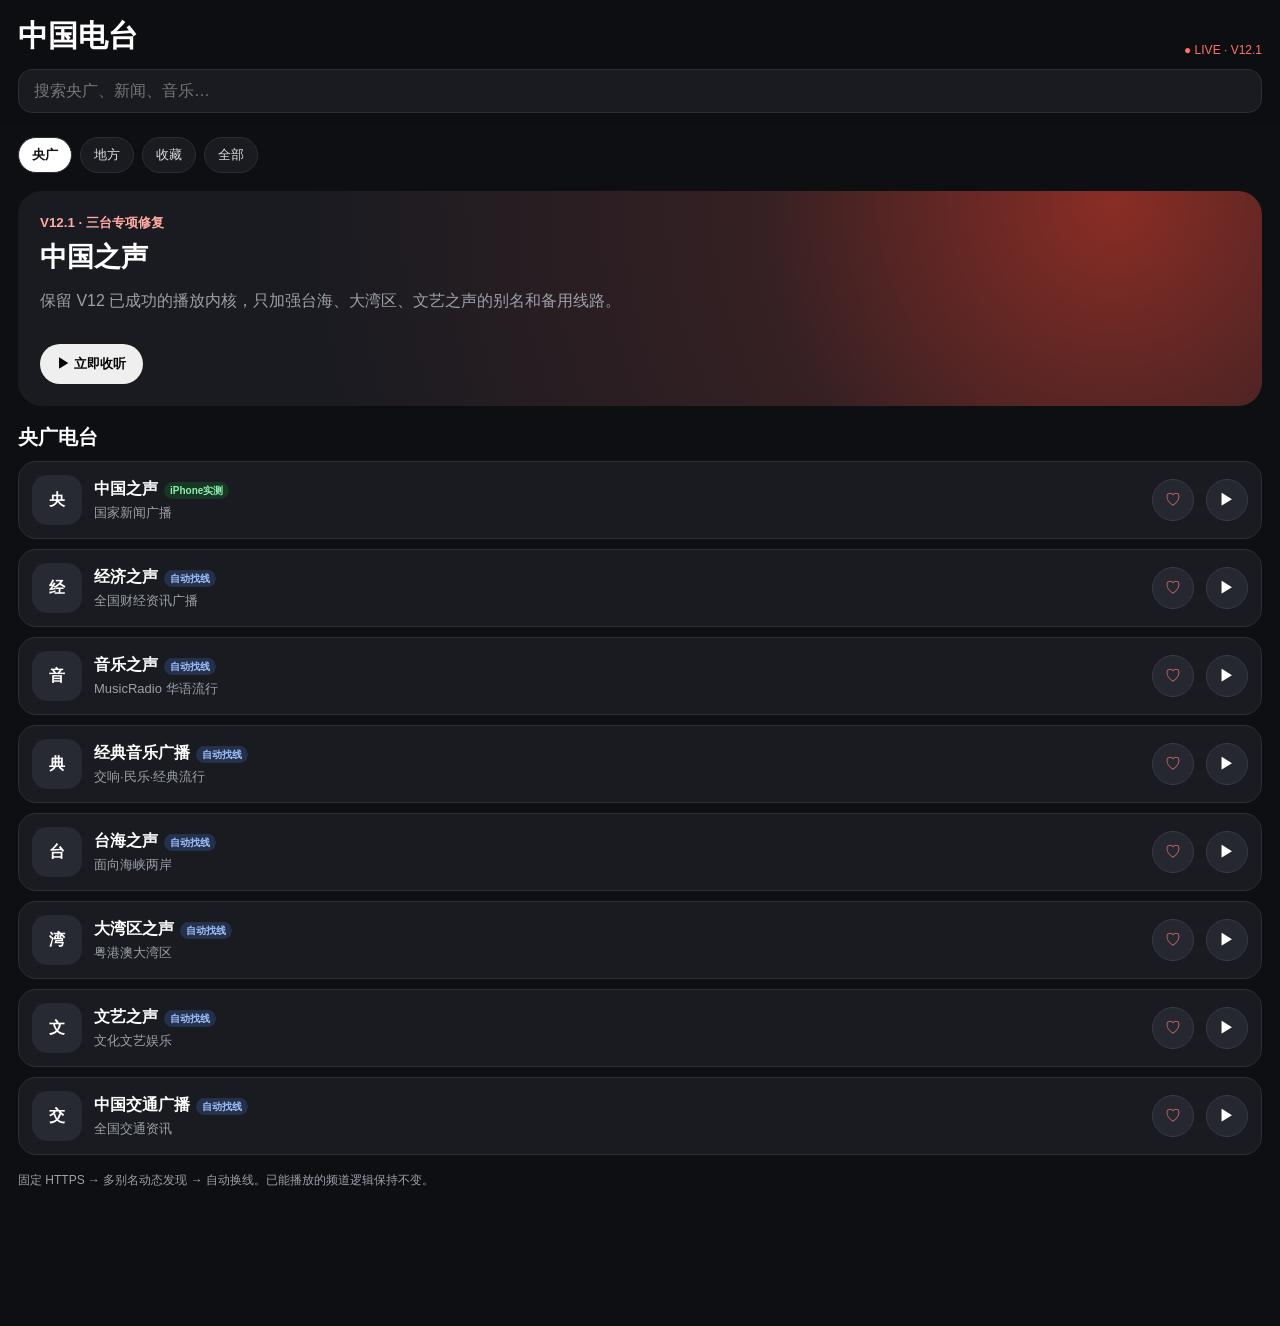
==== commit 92b58f63: "V12.1 improve CNR fallback aliases and direct streams" ====
--- a/index.html
+++ b/index.html
@@ -1,29 +1,18 @@
 <!doctype html>
-<html lang="zh-CN"><head><meta charset="utf-8"><meta name="viewport" content="width=device-width,initial-scale=1,viewport-fit=cover"><meta name="theme-color" content="#0e0f12"><meta name="apple-mobile-web-app-capable" content="yes"><meta name="apple-mobile-web-app-title" content="中国电台"><link rel="manifest" href="manifest.webmanifest"><title>中国电台 V12</title><style>:root{--bg:#0e0f12;--card:#191b21;--line:#2b2e37;--muted:#9ba0aa;--safe:env(safe-area-inset-bottom)}*{box-sizing:border-box}body{margin:0;background:var(--bg);color:#fff;font-family:-apple-system,BlinkMacSystemFont,"PingFang SC",sans-serif;padding-bottom:120px}header{position:sticky;top:0;z-index:5;padding:calc(16px + env(safe-area-inset-top)) 18px 12px;background:rgba(14,15,18,.95);backdrop-filter:blur(18px)}.top{display:flex;justify-content:space-between;align-items:end}.title{font-size:30px;font-weight:850}.live{font-size:12px;color:#ff7166}.search{margin-top:12px;background:var(--card);border:1px solid var(--line);border-radius:14px;padding:11px 13px}.search input{width:100%;border:0;outline:0;background:none;color:#fff;font-size:16px}.chips{display:flex;gap:8px;overflow:auto;padding:12px 18px 4px}.chip{border:1px solid var(--line);background:var(--card);color:#ddd;padding:8px 13px;border-radius:99px;white-space:nowrap}.chip.active{background:#fff;color:#111;font-weight:750}.hero{margin:14px 18px;padding:22px;border-radius:24px;background:radial-gradient(circle at 88% 5%,#8a2d25,#352023 32%,#1a1b21 72%)}.hero small{color:#ffaaa2;font-weight:700}.hero h2{font-size:27px;margin:7px 0 4px}.hero p,.desc,.note{color:var(--muted)}.hero button{margin-top:16px;border:0;border-radius:99px;padding:11px 17px;font-weight:800}.section{padding:0 18px}.section h3{font-size:20px;margin:18px 0 10px}.grid{display:grid;gap:10px}.station{display:flex;align-items:center;gap:12px;background:var(--card);border:1px solid var(--line);border-radius:18px;padding:13px}.logo{width:50px;height:50px;border-radius:15px;background:#272a32;display:grid;place-items:center;font-weight:900;flex:none}.meta{flex:1;min-width:0}.name{font-weight:800}.desc{font-size:13px;margin-top:4px;white-space:nowrap;overflow:hidden;text-overflow:ellipsis}.round{width:42px;height:42px;border-radius:50%;border:1px solid #373a43;background:#252831;color:#fff;font-size:16px}.fav{color:#ff776e}.badge{font-size:10px;padding:3px 6px;border-radius:99px;background:#173624;color:#8ff0ac;margin-left:6px}.badge.auto{background:#25304a;color:#9dc1ff}.note{padding:16px 18px;font-size:12px;line-height:1.55}.player{position:fixed;left:12px;right:12px;bottom:calc(10px + var(--safe));z-index:20;background:rgba(29,31,37,.97);border:1px solid #3b3e47;border-radius:22px;padding:10px 12px;display:none;align-items:center;gap:10px;backdrop-filter:blur(22px)}.player.show{display:flex}.pmeta{flex:1;min-width:0}.pname{font-weight:800}.pstatus{font-size:12px;color:#aeb2bb;margin-top:3px}.pbtn{width:46px;height:46px;border:0;border-radius:50%;font-size:18px}.empty{text-align:center;color:#777;padding:30px}</style></head><body><header><div class="top"><div class="title">中国电台</div><div class="live">● LIVE · V12</div></div><div class="search"><input id="search" placeholder="搜索央广、新闻、音乐…"></div></header><div class="chips" id="chips"></div><div class="hero"><small>V12 · 内置动态播放</small><h2>中国之声</h2><p>不再跳转外部页面。固定线路失败时，自动寻找当前可用的 HTTPS 直播线路并在本页播放。</p><button id="heroPlay">▶ 立即收听</button></div><div class="section"><h3 id="sectionTitle">央广电台</h3><div class="grid" id="list"></div></div><div class="note">V12 播放内核：固定 HTTPS 线路 → 动态线路发现 → 自动换线。动态目录只取 HTTPS、最近健康检查通过的线路；所有声音都留在本 App 内播放。</div><audio id="audio" playsinline preload="none"></audio><div class="player" id="player"><div class="logo" id="pLogo">央</div><div class="pmeta"><div class="pname" id="pName"></div><div class="pstatus" id="pStatus">准备播放</div></div><button class="pbtn" id="toggle">▶</button></div><script>
+<html lang="zh-CN"><head><meta charset="utf-8"><meta name="viewport" content="width=device-width,initial-scale=1,viewport-fit=cover"><meta name="theme-color" content="#0e0f12"><meta name="apple-mobile-web-app-capable" content="yes"><meta name="apple-mobile-web-app-title" content="中国电台"><link rel="manifest" href="manifest.webmanifest"><title>中国电台 V12.1</title><style>:root{--bg:#0e0f12;--card:#191b21;--line:#2b2e37;--muted:#9ba0aa;--safe:env(safe-area-inset-bottom)}*{box-sizing:border-box}body{margin:0;background:var(--bg);color:#fff;font-family:-apple-system,BlinkMacSystemFont,"PingFang SC",sans-serif;padding-bottom:120px}header{position:sticky;top:0;z-index:5;padding:calc(16px + env(safe-area-inset-top)) 18px 12px;background:rgba(14,15,18,.95);backdrop-filter:blur(18px)}.top{display:flex;justify-content:space-between;align-items:end}.title{font-size:30px;font-weight:850}.live{font-size:12px;color:#ff7166}.search{margin-top:12px;background:var(--card);border:1px solid var(--line);border-radius:14px;padding:11px 13px}.search input{width:100%;border:0;outline:0;background:none;color:#fff;font-size:16px}.chips{display:flex;gap:8px;overflow:auto;padding:12px 18px 4px}.chip{border:1px solid var(--line);background:var(--card);color:#ddd;padding:8px 13px;border-radius:99px;white-space:nowrap}.chip.active{background:#fff;color:#111;font-weight:750}.hero{margin:14px 18px;padding:22px;border-radius:24px;background:radial-gradient(circle at 88% 5%,#8a2d25,#352023 32%,#1a1b21 72%)}.hero small{color:#ffaaa2;font-weight:700}.hero h2{font-size:27px;margin:7px 0 4px}.hero p,.desc,.note{color:var(--muted)}.hero button{margin-top:16px;border:0;border-radius:99px;padding:11px 17px;font-weight:800}.section{padding:0 18px}.section h3{font-size:20px;margin:18px 0 10px}.grid{display:grid;gap:10px}.station{display:flex;align-items:center;gap:12px;background:var(--card);border:1px solid var(--line);border-radius:18px;padding:13px}.logo{width:50px;height:50px;border-radius:15px;background:#272a32;display:grid;place-items:center;font-weight:900;flex:none}.meta{flex:1;min-width:0}.name{font-weight:800}.desc{font-size:13px;margin-top:4px;white-space:nowrap;overflow:hidden;text-overflow:ellipsis}.round{width:42px;height:42px;border-radius:50%;border:1px solid #373a43;background:#252831;color:#fff;font-size:16px}.fav{color:#ff776e}.badge{font-size:10px;padding:3px 6px;border-radius:99px;background:#173624;color:#8ff0ac;margin-left:6px}.badge.auto{background:#25304a;color:#9dc1ff}.note{padding:16px 18px;font-size:12px;line-height:1.55}.player{position:fixed;left:12px;right:12px;bottom:calc(10px + var(--safe));z-index:20;background:rgba(29,31,37,.97);border:1px solid #3b3e47;border-radius:22px;padding:10px 12px;display:none;align-items:center;gap:10px;backdrop-filter:blur(22px)}.player.show{display:flex}.pmeta{flex:1;min-width:0}.pname{font-weight:800}.pstatus{font-size:12px;color:#aeb2bb;margin-top:3px}.pbtn{width:46px;height:46px;border:0;border-radius:50%;font-size:18px}.empty{text-align:center;color:#777;padding:30px}</style></head><body><header><div class="top"><div class="title">中国电台</div><div class="live">● LIVE · V12.1</div></div><div class="search"><input id="search" placeholder="搜索央广、新闻、音乐…"></div></header><div class="chips" id="chips"></div><div class="hero"><small>V12.1 · 三台专项修复</small><h2>中国之声</h2><p>保留 V12 已成功的播放内核，只加强台海、大湾区、文艺之声的别名和备用线路。</p><button id="heroPlay">▶ 立即收听</button></div><div class="section"><h3 id="sectionTitle">央广电台</h3><div class="grid" id="list"></div></div><div class="note">固定 HTTPS → 多别名动态发现 → 自动换线。已能播放的频道逻辑保持不变。</div><audio id="audio" playsinline preload="none"></audio><div class="player" id="player"><div class="logo" id="pLogo">央</div><div class="pmeta"><div class="pname" id="pName"></div><div class="pstatus" id="pStatus">准备播放</div></div><button class="pbtn" id="toggle">▶</button></div><script>
 const API_SERVERS=['https://de1.api.radio-browser.info','https://nl1.api.radio-browser.info','https://at1.api.radio-browser.info'];
 const stations=[
-{id:'cnr1',name:'中国之声',query:'中国之声',tag:'央广',cat:'央广',desc:'国家新闻广播',logo:'央',tested:true,urls:['https://lhttp.qtfm.cn/live/15318317/64k.mp3']},
-{id:'cnr2',name:'经济之声',query:'经济之声',tag:'央广',cat:'央广',desc:'全国财经资讯广播',logo:'经',urls:[]},
-{id:'cnr3',name:'音乐之声',query:'音乐之声',tag:'央广',cat:'央广',desc:'MusicRadio 华语流行',logo:'音',urls:[]},
-{id:'cnr4',name:'经典音乐广播',query:'经典音乐',tag:'央广',cat:'央广',desc:'交响·民乐·经典流行',logo:'典',urls:[]},
-{id:'cnr5',name:'台海之声',query:'台海之声',tag:'央广',cat:'央广',desc:'面向海峡两岸',logo:'台',urls:[]},
-{id:'cnr7',name:'大湾区之声',query:'大湾区之声',tag:'央广',cat:'央广',desc:'粤港澳大湾区',logo:'湾',urls:[]},
-{id:'cnr10',name:'文艺之声',query:'文艺之声',tag:'央广',cat:'央广',desc:'文化文艺娱乐',logo:'文',urls:[]},
-{id:'cnr16',name:'中国交通广播',query:'中国交通广播',tag:'央广',cat:'央广',desc:'全国交通资讯',logo:'交',urls:[]},
-{id:'bjnews',name:'北京新闻广播',query:'北京新闻广播',tag:'北京',cat:'地方',desc:'北京新闻资讯',logo:'京',urls:['https://lhttp.qtfm.cn/live/339/64k.mp3']},
-{id:'bjmusic',name:'北京音乐广播',query:'北京音乐广播',tag:'北京',cat:'地方',desc:'FM97.4',logo:'音',urls:['https://lhttp.qtfm.cn/live/332/64k.mp3']},
-{id:'gdnews',name:'广东新闻广播',query:'广东新闻广播',tag:'广东',cat:'地方',desc:'广东新闻资讯',logo:'粤',urls:['https://lhttp.qtfm.cn/live/1254/64k.mp3']},
-{id:'gdmusic',name:'广东音乐之声',query:'广东音乐之声',tag:'广东',cat:'地方',desc:'FM99.3',logo:'音',urls:['https://lhttp.qtfm.cn/live/1260/64k.mp3']},
-{id:'gdzj',name:'珠江经济台',query:'珠江经济台',tag:'广东',cat:'地方',desc:'财经生活资讯',logo:'财',urls:['https://lhttp.qtfm.cn/live/1259/64k.mp3']},
-{id:'jsmusic',name:'江苏经典流行音乐广播',query:'江苏经典流行',tag:'江苏',cat:'地方',desc:'经典与流行音乐',logo:'苏',urls:['https://lhttp.qtfm.cn/live/4938/64k.mp3']},
-{id:'shclassic',name:'上海经典音乐广播',query:'上海经典音乐',tag:'上海',cat:'地方',desc:'FM94.7',logo:'沪',urls:['https://lhttp-hw.qtfm.cn/live/267/64k.mp3']},
-{id:'cri905',name:'环球资讯广播',query:'环球资讯广播',tag:'国际台',cat:'地方',desc:'CMG 环球资讯',logo:'环',urls:['https://sk.cri.cn/905.m3u8']}
-];
+{id:'cnr1',name:'中国之声',queries:['中国之声'],tag:'央广',cat:'央广',desc:'国家新闻广播',logo:'央',tested:true,urls:['https://lhttp.qtfm.cn/live/15318317/64k.mp3']},
+{id:'cnr2',name:'经济之声',queries:['经济之声'],tag:'央广',cat:'央广',desc:'全国财经资讯广播',logo:'经',urls:[]},
+{id:'cnr3',name:'音乐之声',queries:['音乐之声','Music Radio'],tag:'央广',cat:'央广',desc:'MusicRadio 华语流行',logo:'音',urls:[]},
+{id:'cnr4',name:'经典音乐广播',queries:['经典音乐','经典音乐广播'],tag:'央广',cat:'央广',desc:'交响·民乐·经典流行',logo:'典',urls:[]},
+{id:'cnr5',name:'台海之声',queries:['台海之声','中华之声','CNR-5','CNR5'],tag:'央广',cat:'央广',desc:'面向海峡两岸',logo:'台',urls:['https://ngcdn005.cnr.cn/live/zhzs/index.m3u8']},
+{id:'cnr7',name:'大湾区之声',queries:['大湾区之声','粤港澳大湾区之声','华夏之声','CNR-7','CNR7'],tag:'央广',cat:'央广',desc:'粤港澳大湾区',logo:'湾',urls:['https://ngcdn007.cnr.cn/live/hxzs/index.m3u8']},
+{id:'cnr10',name:'文艺之声',queries:['文艺之声','CNR-10','CNR10','中央人民广播电台文艺之声'],tag:'央广',cat:'央广',desc:'文化文艺娱乐',logo:'文',urls:['https://ngcdn010.cnr.cn/live/wyzs/index.m3u8']},
+{id:'cnr16',name:'中国交通广播',queries:['中国交通广播'],tag:'央广',cat:'央广',desc:'全国交通资讯',logo:'交',urls:[]},
+{id:'bjnews',name:'北京新闻广播',queries:['北京新闻广播'],tag:'北京',cat:'地方',desc:'北京新闻资讯',logo:'京',urls:['https://lhttp.qtfm.cn/live/339/64k.mp3']},{id:'bjmusic',name:'北京音乐广播',queries:['北京音乐广播'],tag:'北京',cat:'地方',desc:'FM97.4',logo:'音',urls:['https://lhttp.qtfm.cn/live/332/64k.mp3']},{id:'gdnews',name:'广东新闻广播',queries:['广东新闻广播'],tag:'广东',cat:'地方',desc:'广东新闻资讯',logo:'粤',urls:['https://lhttp.qtfm.cn/live/1254/64k.mp3']},{id:'gdmusic',name:'广东音乐之声',queries:['广东音乐之声'],tag:'广东',cat:'地方',desc:'FM99.3',logo:'音',urls:['https://lhttp.qtfm.cn/live/1260/64k.mp3']},{id:'gdzj',name:'珠江经济台',queries:['珠江经济台'],tag:'广东',cat:'地方',desc:'财经生活资讯',logo:'财',urls:['https://lhttp.qtfm.cn/live/1259/64k.mp3']},{id:'jsmusic',name:'江苏经典流行音乐广播',queries:['江苏经典流行'],tag:'江苏',cat:'地方',desc:'经典与流行音乐',logo:'苏',urls:['https://lhttp.qtfm.cn/live/4938/64k.mp3']},{id:'shclassic',name:'上海经典音乐广播',queries:['上海经典音乐'],tag:'上海',cat:'地方',desc:'FM94.7',logo:'沪',urls:['https://lhttp-hw.qtfm.cn/live/267/64k.mp3']},{id:'cri905',name:'环球资讯广播',queries:['环球资讯广播'],tag:'国际台',cat:'地方',desc:'CMG 环球资讯',logo:'环',urls:['https://sk.cri.cn/905.m3u8']}];
 const $=x=>document.getElementById(x),audio=$('audio'),list=$('list'),chips=$('chips'),search=$('search'),player=$('player'),pName=$('pName'),pStatus=$('pStatus'),pLogo=$('pLogo'),toggle=$('toggle');let cat='央广',current=null,urlIndex=0,token=0,playUrls=[];let favs=new Set(JSON.parse(localStorage.getItem('radio-favs')||'[]'));const cats=['央广','地方','收藏','全部'];
-function renderChips(){chips.innerHTML=cats.map(x=>`<button class="chip ${cat===x?'active':''}" data-c="${x}">${x}</button>`).join('');chips.querySelectorAll('button').forEach(b=>b.onclick=()=>{cat=b.dataset.c;renderChips();render()})}
-function filtered(){let q=search.value.trim();return stations.filter(s=>(cat==='全部'||s.cat===cat||(cat==='收藏'&&favs.has(s.id)))&&(!q||(s.name+s.desc+s.tag).includes(q)))}
-function render(){let a=filtered();$('sectionTitle').textContent=cat==='央广'?'央广电台':cat;list.innerHTML=a.length?a.map(s=>`<div class="station"><div class="logo">${s.logo}</div><div class="meta"><div class="name">${s.name}${s.tested?'<span class="badge">iPhone实测</span>':'<span class="badge auto">自动找线</span>'}</div><div class="desc">${s.desc}</div></div><button class="round fav" data-f="${s.id}">${favs.has(s.id)?'♥':'♡'}</button><button class="round" data-p="${s.id}">▶</button></div>`).join(''):'<div class="empty">没有找到电台</div>';list.querySelectorAll('[data-p]').forEach(b=>b.onclick=()=>play(stations.find(s=>s.id===b.dataset.p)));list.querySelectorAll('[data-f]').forEach(b=>b.onclick=()=>{let id=b.dataset.f;favs.has(id)?favs.delete(id):favs.add(id);localStorage.setItem('radio-favs',JSON.stringify([...favs]));render()})}
-async function discover(s,t){pStatus.textContent='正在寻找可用 HTTPS 线路…';for(const base of API_SERVERS){try{const u=base+'/json/stations/search?name='+encodeURIComponent(s.query)+'&countrycode=CN&is_https=true&hidebroken=true&order=lastchecktime&reverse=true&limit=12';const r=await fetch(u,{cache:'no-store'});if(!r.ok)continue;const data=await r.json();if(t!==token)return[];let found=data.filter(x=>x.lastcheckok===1||x.lastcheckok===true).map(x=>x.url_resolved||x.url).filter(x=>typeof x==='string'&&x.startsWith('https://'));return [...new Set(found)]}catch(e){}}return[]}
-async function play(s){current=s;token++;const t=token;urlIndex=0;playUrls=[...(s.urls||[])];player.classList.add('show');pName.textContent=s.name;pLogo.textContent=s.logo;audio.pause();if(!playUrls.length){playUrls=await discover(s,t)}if(t!==token)return;if(!playUrls.length){pStatus.textContent='暂未找到可用 HTTPS 线路';toggle.textContent='▶';return}tryUrl(t)}
-async function tryUrl(t){if(t!==token||!current)return;if(urlIndex>=playUrls.length){const extra=await discover(current,t);if(t!==token)return;const old=new Set(playUrls);extra.forEach(x=>{if(!old.has(x))playUrls.push(x)});if(urlIndex>=playUrls.length){pStatus.textContent='线路暂不可用';toggle.textContent='▶';return}}let i=urlIndex,u=playUrls[i],done=false;pStatus.textContent=`连接线路 ${i+1}/${playUrls.length}…`;audio.pause();audio.removeAttribute('src');audio.load();audio.src=u;let timer=setTimeout(next,9000);function next(){if(done||t!==token)return;done=true;clearTimeout(timer);urlIndex++;tryUrl(t)}audio.onerror=next;audio.onstalled=()=>{};audio.onplaying=()=>{if(t!==token)return;done=true;clearTimeout(timer);pStatus.textContent=`正在直播 · 线路 ${i+1}`;toggle.textContent='❚❚';if('mediaSession'in navigator)navigator.mediaSession.metadata=new MediaMetadata({title:current.name,artist:current.desc,album:'中国电台 · LIVE'})};let p=audio.play();if(p?.catch)p.catch(next)}
-toggle.onclick=()=>{if(!current)return;if(audio.paused)audio.play().then(()=>toggle.textContent='❚❚').catch(()=>{urlIndex++;tryUrl(token)});else{audio.pause();toggle.textContent='▶';pStatus.textContent='已暂停'}};$('heroPlay').onclick=()=>play(stations[0]);search.oninput=render;renderChips();render();if('serviceWorker'in navigator)navigator.serviceWorker.register('./sw.js');</script></body></html>+function renderChips(){chips.innerHTML=cats.map(x=>`<button class="chip ${cat===x?'active':''}" data-c="${x}">${x}</button>`).join('');chips.querySelectorAll('button').forEach(b=>b.onclick=()=>{cat=b.dataset.c;renderChips();render()})}function filtered(){let q=search.value.trim();return stations.filter(s=>(cat==='全部'||s.cat===cat||(cat==='收藏'&&favs.has(s.id)))&&(!q||(s.name+s.desc+s.tag).includes(q)))}function render(){let a=filtered();$('sectionTitle').textContent=cat==='央广'?'央广电台':cat;list.innerHTML=a.length?a.map(s=>`<div class="station"><div class="logo">${s.logo}</div><div class="meta"><div class="name">${s.name}${s.tested?'<span class="badge">iPhone实测</span>':'<span class="badge auto">自动找线</span>'}</div><div class="desc">${s.desc}</div></div><button class="round fav" data-f="${s.id}">${favs.has(s.id)?'♥':'♡'}</button><button class="round" data-p="${s.id}">▶</button></div>`).join(''):'<div class="empty">没有找到电台</div>';list.querySelectorAll('[data-p]').forEach(b=>b.onclick=()=>play(stations.find(s=>s.id===b.dataset.p)));list.querySelectorAll('[data-f]').forEach(b=>b.onclick=()=>{let id=b.dataset.f;favs.has(id)?favs.delete(id):favs.add(id);localStorage.setItem('radio-favs',JSON.stringify([...favs]));render()})}
+async function discover(s,t){pStatus.textContent='正在寻找备用 HTTPS 线路…';let all=[];for(const q of (s.queries||[s.name])){for(const base of API_SERVERS){try{const u=base+'/json/stations/search?name='+encodeURIComponent(q)+'&countrycode=CN&is_https=true&hidebroken=true&order=lastchecktime&reverse=true&limit=20';const r=await fetch(u,{cache:'no-store'});if(!r.ok)continue;const data=await r.json();if(t!==token)return[];all.push(...data.filter(x=>x.lastcheckok===1||x.lastcheckok===true).map(x=>x.url_resolved||x.url).filter(x=>typeof x==='string'&&x.startsWith('https://')));if(all.length>=6)return [...new Set(all)]}catch(e){}}}return [...new Set(all)]}
+async function play(s){current=s;token++;const t=token;urlIndex=0;playUrls=[...(s.urls||[])];player.classList.add('show');pName.textContent=s.name;pLogo.textContent=s.logo;audio.pause();const extra=await discover(s,t);if(t!==token)return;const seen=new Set(playUrls);extra.forEach(x=>{if(!seen.has(x)){seen.add(x);playUrls.push(x)}});if(!playUrls.length){pStatus.textContent='暂未找到可用 HTTPS 线路';toggle.textContent='▶';return}tryUrl(t)}
+async function tryUrl(t){if(t!==token||!current)return;if(urlIndex>=playUrls.length){pStatus.textContent='线路暂不可用';toggle.textContent='▶';return}let i=urlIndex,u=playUrls[i],done=false;pStatus.textContent=`连接线路 ${i+1}/${playUrls.length}…`;audio.pause();audio.removeAttribute('src');audio.load();audio.src=u;let timer=setTimeout(next,8500);function next(){if(done||t!==token)return;done=true;clearTimeout(timer);urlIndex++;tryUrl(t)}audio.onerror=next;audio.onplaying=()=>{if(t!==token)return;done=true;clearTimeout(timer);pStatus.textContent=`正在直播 · 线路 ${i+1}`;toggle.textContent='❚❚';if('mediaSession'in navigator)navigator.mediaSession.metadata=new MediaMetadata({title:current.name,artist:current.desc,album:'中国电台 · LIVE'})};let p=audio.play();if(p?.catch)p.catch(next)}toggle.onclick=()=>{if(!current)return;if(audio.paused)audio.play().then(()=>toggle.textContent='❚❚').catch(()=>{urlIndex++;tryUrl(token)});else{audio.pause();toggle.textContent='▶';pStatus.textContent='已暂停'}};$('heroPlay').onclick=()=>play(stations[0]);search.oninput=render;renderChips();render();if('serviceWorker'in navigator)navigator.serviceWorker.register('./sw.js');</script></body></html>
